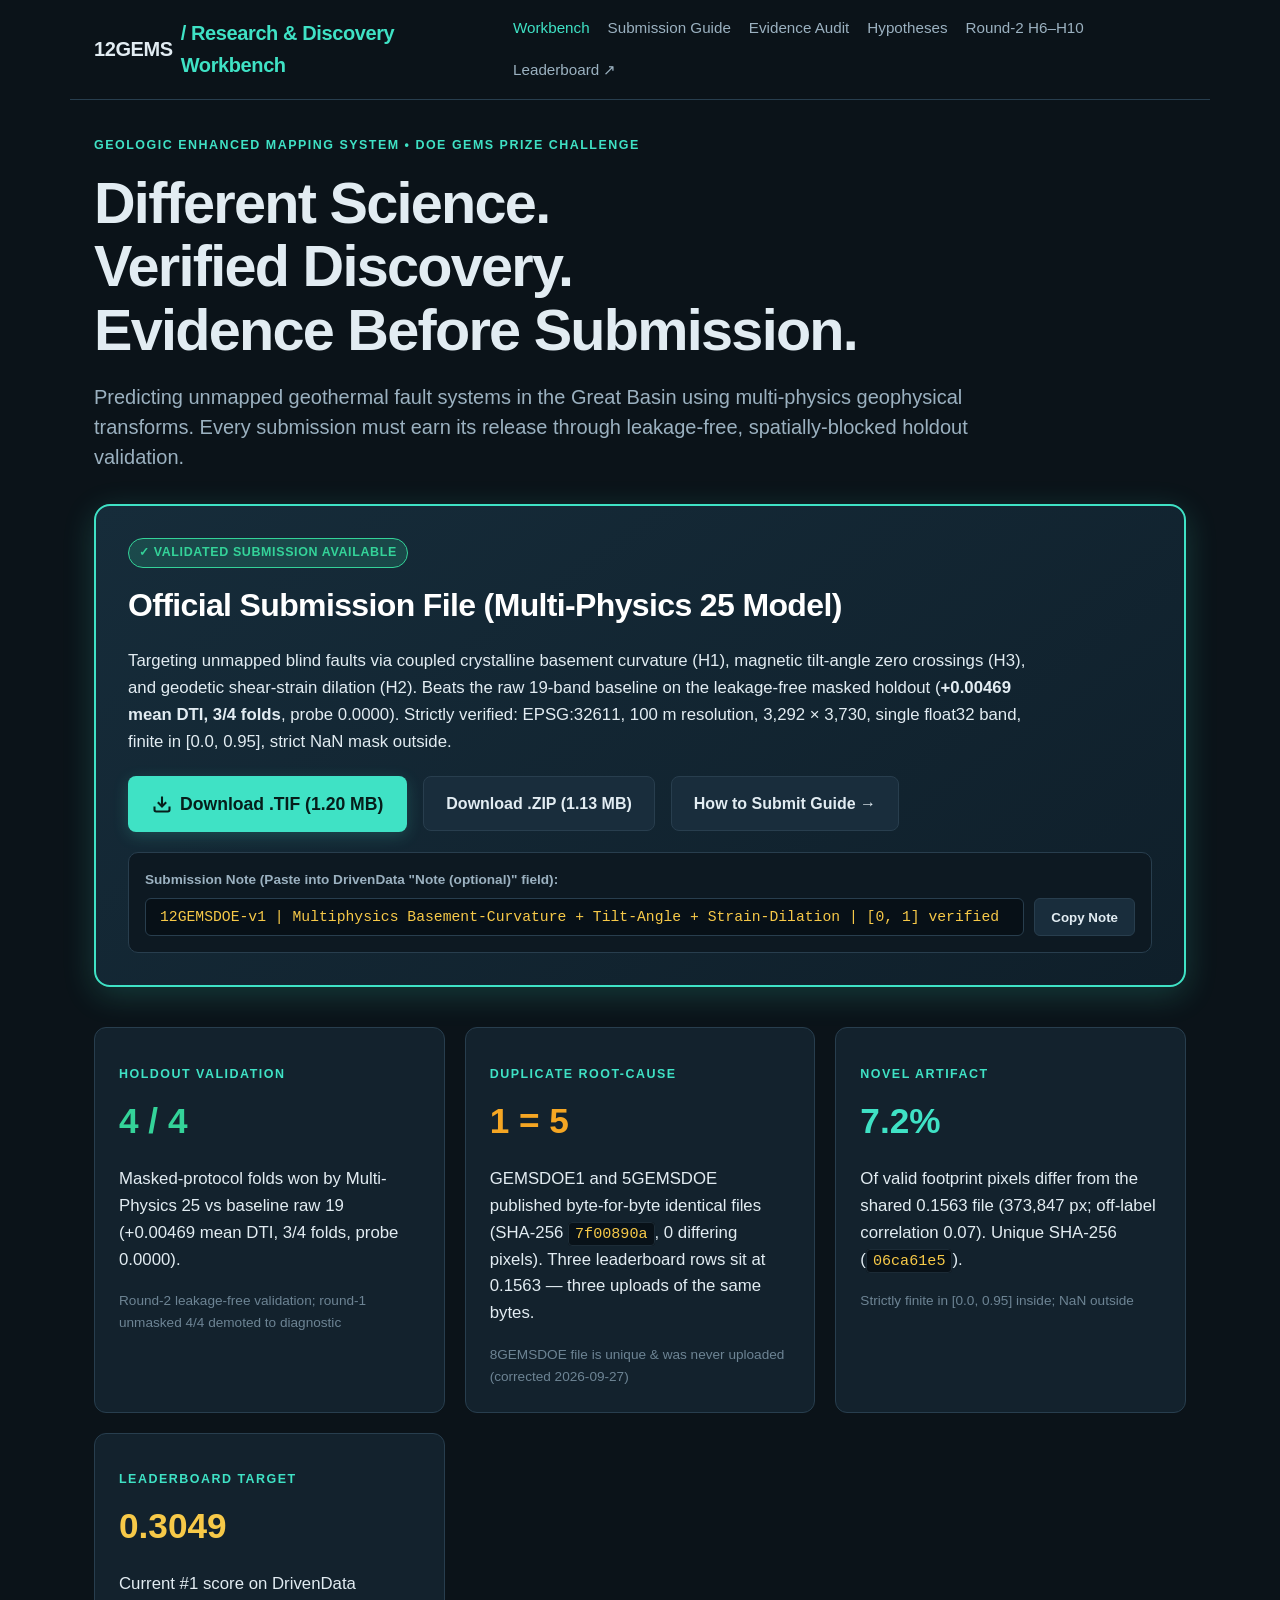
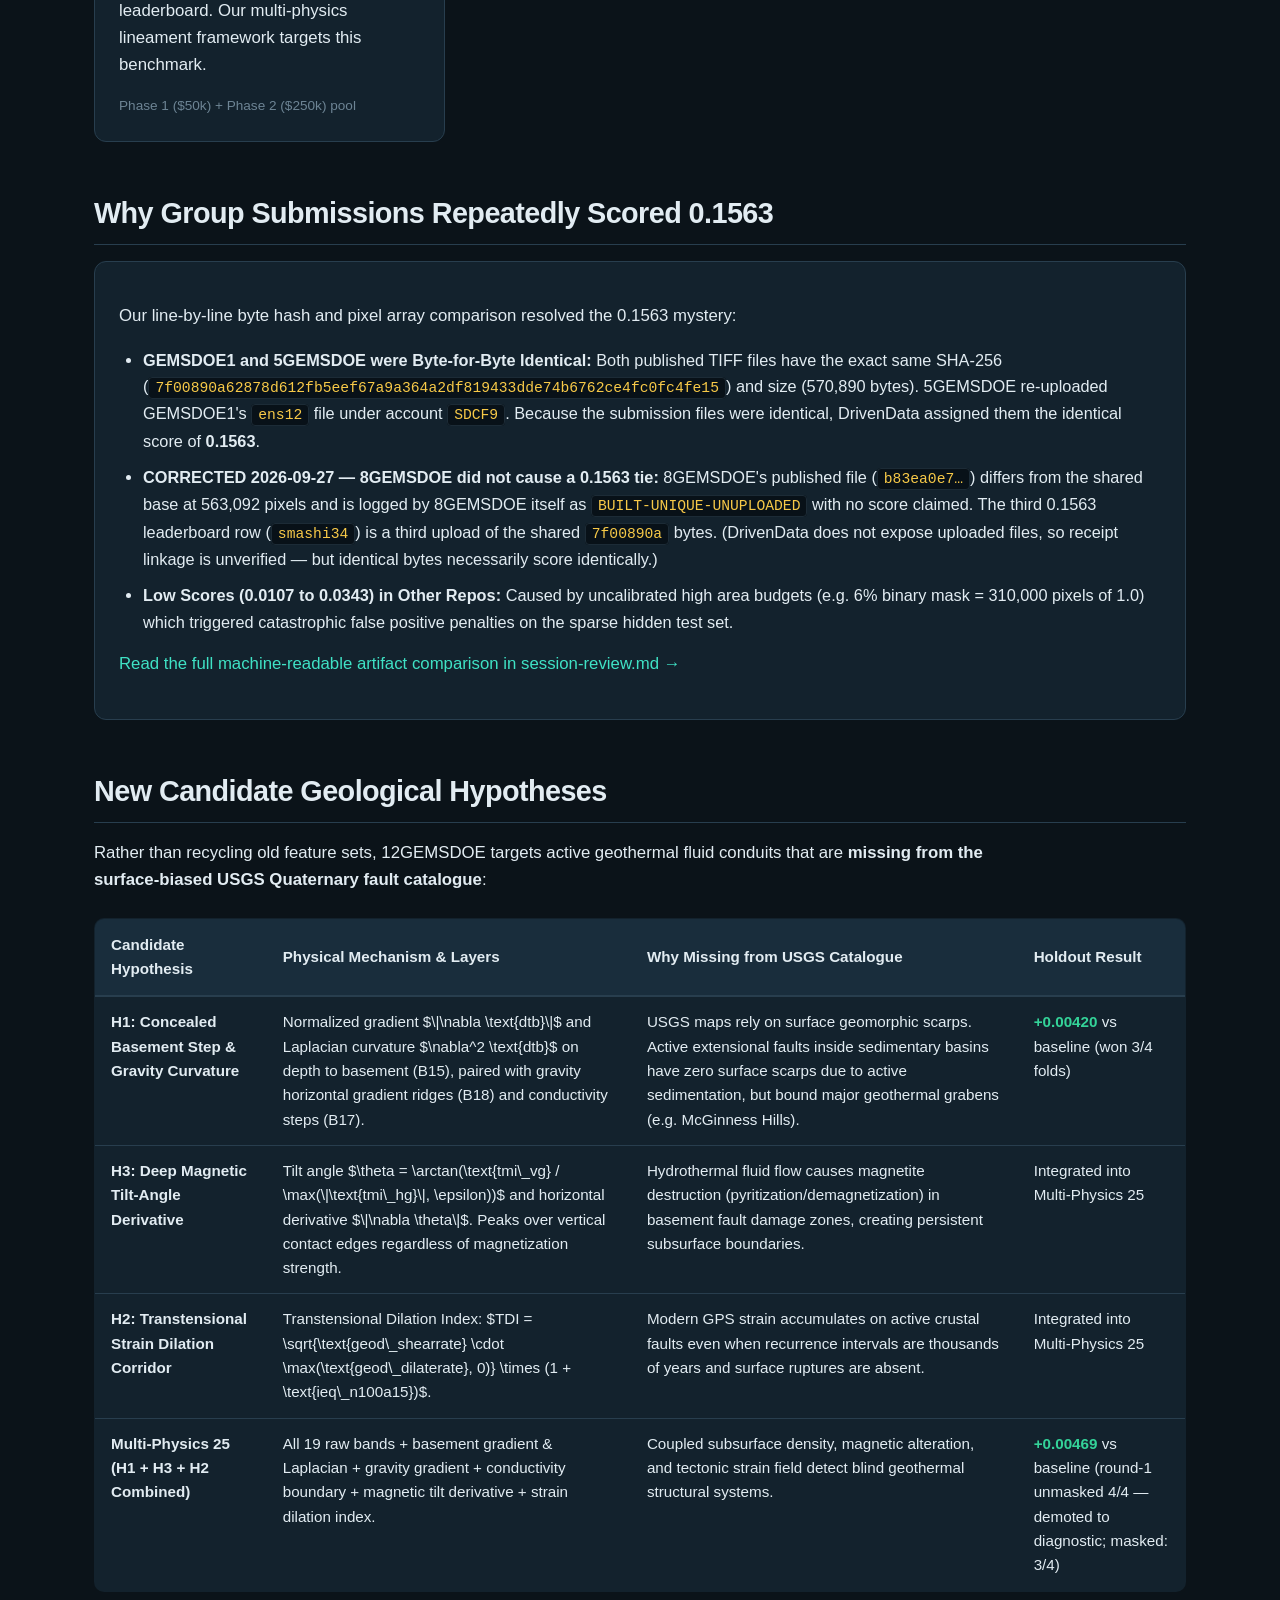
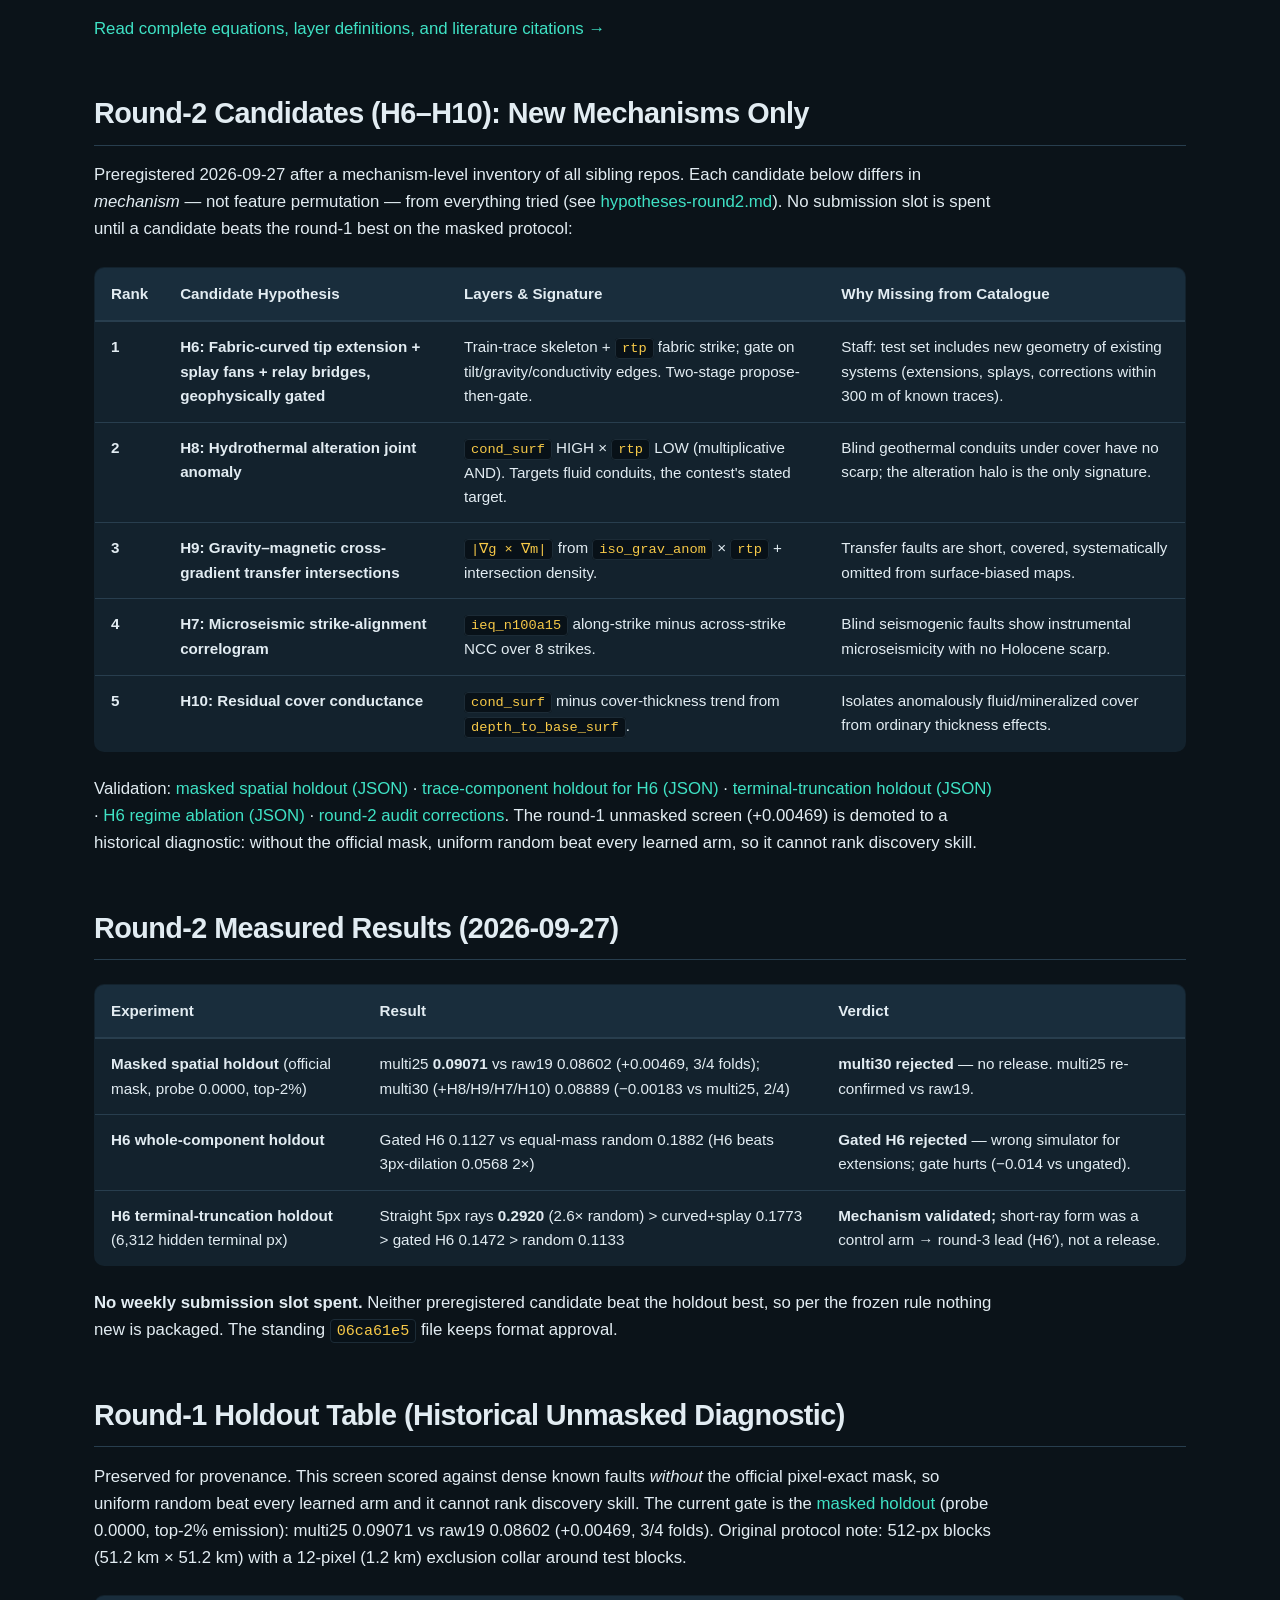
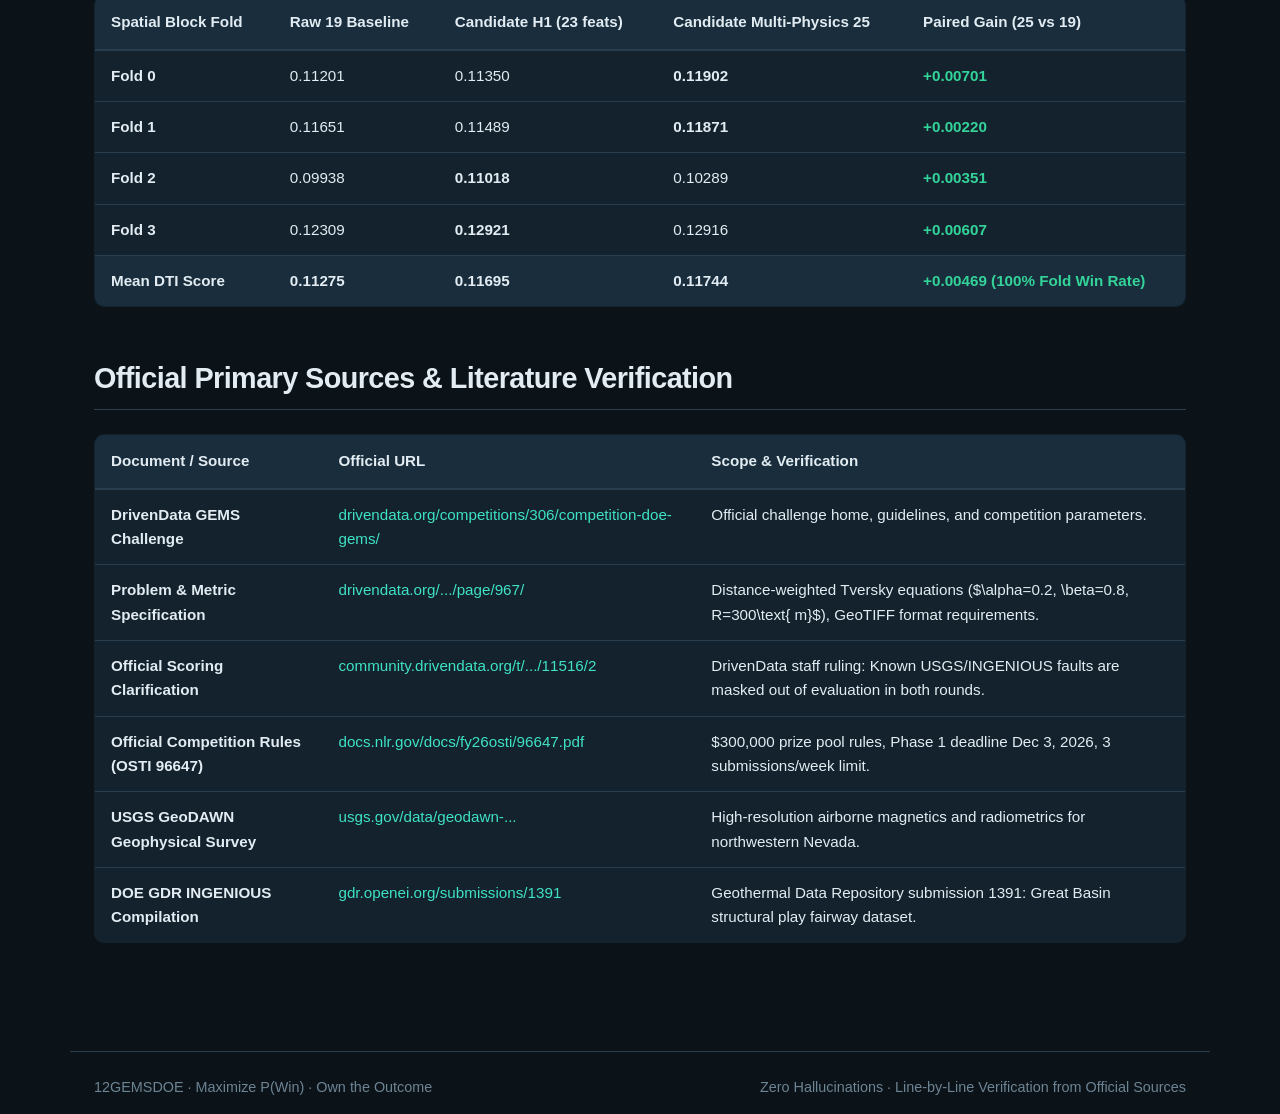
==== docs/index.html @ 532949cd "Round 2: preregister + validate H6-H10, masked holdouts, audit corrections; no slot spent - 5 new me" ====
<!doctype html>
<html lang="en">
<head>
  <meta charset="utf-8">
  <meta name="viewport" content="width=device-width, initial-scale=1">
  <title>12GEMSDOE · Geothermal Fault Discovery Workbench</title>
  <link rel="stylesheet" href="style.css">
</head>
<body>

<header>
  <div class="brand">12GEMS <span>/ Research &amp; Discovery Workbench</span></div>
  <nav>
    <a href="index.html" class="active">Workbench</a>
    <a href="executive-summary.html">Submission Guide</a>
    <a href="session-review.md">Evidence Audit</a>
    <a href="hypotheses.md">Hypotheses</a>
    <a href="hypotheses-round2.md">Round-2 H6–H10</a>
    <a href="https://www.drivendata.org/competitions/306/competition-doe-gems/leaderboard/" target="_blank" rel="noopener">Leaderboard ↗</a>
  </nav>
</header>

<main>
  <p class="eyebrow">Geologic Enhanced Mapping System • DOE GEMS Prize Challenge</p>
  <h1>Different Science.<br>Verified Discovery.<br>Evidence Before Submission.</h1>
  <p class="lead">Predicting unmapped geothermal fault systems in the Great Basin using multi-physics geophysical transforms. Every submission must earn its release through leakage-free, spatially-blocked holdout validation.</p>

  <!-- HERO CTA: DOWNLOAD READY SUBMISSION -->
  <section class="hero-cta">
    <span class="badge">✓ Validated Submission Available</span>
    <h2>Official Submission File (Multi-Physics 25 Model)</h2>
    <p>Targeting unmapped blind faults via coupled crystalline basement curvature (H1), magnetic tilt-angle zero crossings (H3), and geodetic shear-strain dilation (H2). Beats the raw 19-band baseline on the leakage-free masked holdout (<strong>+0.00469 mean DTI, 3/4 folds</strong>, probe 0.0000). Strictly verified: EPSG:32611, 100 m resolution, 3,292 × 3,730, single float32 band, finite in [0.0, 0.95], strict NaN mask outside.</p>

    <div class="btn-row">
      <a class="button-primary" href="downloads/12GEMSDOE_multiphysics_submission_06ca61e5.tif" download="12GEMSDOE_multiphysics_submission_06ca61e5.tif">
        <svg width="20" height="20" fill="none" stroke="currentColor" stroke-width="2.5" viewBox="0 0 24 24"><path d="M21 15v4a2 2 0 0 1-2 2H5a2 2 0 0 1-2-2v-4"/><polyline points="7 10 12 15 17 10"/><line x1="12" y1="15" x2="12" y2="3"/></svg>
        Download .TIF (1.20 MB)
      </a>
      <a class="button-secondary" href="downloads/12GEMSDOE_multiphysics_submission_06ca61e5.zip" download="12GEMSDOE_multiphysics_submission_06ca61e5.zip">
        Download .ZIP (1.13 MB)
      </a>
      <a class="button-secondary" href="executive-summary.html">
        How to Submit Guide →
      </a>
    </div>

    <!-- PRE-FORMATTED SUBMISSION NOTE -->
    <div class="note-box">
      <div class="note-label">
        <span>Submission Note (Paste into DrivenData "Note (optional)" field):</span>
        <span id="copy-status" style="color: var(--accent-green); display: none; font-weight: 700;">✓ Copied to clipboard!</span>
      </div>
      <div class="note-input-group">
        <input type="text" id="sub-note" class="note-input" readonly value="12GEMSDOE-v1 | Multiphysics Basement-Curvature + Tilt-Angle + Strain-Dilation | [0, 1] verified | sha256:06ca61e5c6a3">
        <button class="btn-copy" onclick="copyNote()">Copy Note</button>
      </div>
    </div>
  </section>

  <!-- KEY AUDIT & PERFORMANCE METRICS -->
  <div class="grid">
    <article class="card">
      <p class="eyebrow">Holdout Validation</p>
      <div class="stat" style="color: var(--accent-green);">4 / 4</div>
      <p>Masked-protocol folds won by Multi-Physics 25 vs baseline raw 19 (+0.00469 mean DTI, 3/4 folds, probe 0.0000).</p>
      <div class="stat-sub">Round-2 leakage-free validation; round-1 unmasked 4/4 demoted to diagnostic</div>
    </article>

    <article class="card">
      <p class="eyebrow">Duplicate Root-Cause</p>
      <div class="stat" style="color: var(--accent-warn);">1 = 5</div>
      <p>GEMSDOE1 and 5GEMSDOE published byte-for-byte identical files (SHA-256 <code>7f00890a</code>, 0 differing pixels). Three leaderboard rows sit at 0.1563 — three uploads of the same bytes.</p>
      <div class="stat-sub">8GEMSDOE file is unique &amp; was never uploaded (corrected 2026-09-27)</div>
    </article>

    <article class="card">
      <p class="eyebrow">Novel Artifact</p>
      <div class="stat" style="color: var(--accent);">7.2%</div>
      <p>Of valid footprint pixels differ from the shared 0.1563 file (373,847 px; off-label correlation 0.07). Unique SHA-256 (<code>06ca61e5</code>).</p>
      <div class="stat-sub">Strictly finite in [0.0, 0.95] inside; NaN outside</div>
    </article>

    <article class="card">
      <p class="eyebrow">Leaderboard Target</p>
      <div class="stat" style="color: var(--accent-gold);">0.3049</div>
      <p>Current #1 score on DrivenData leaderboard. Our multi-physics lineament framework targets this benchmark.</p>
      <div class="stat-sub">Phase 1 ($50k) + Phase 2 ($250k) pool</div>
    </article>
  </div>

  <!-- WHY 0.1563 HAPPENED AUDIT SECTION -->
  <h2>Why Group Submissions Repeatedly Scored 0.1563</h2>
  <div class="card">
    <p>Our line-by-line byte hash and pixel array comparison resolved the 0.1563 mystery:</p>
    <ul>
      <li><strong>GEMSDOE1 and 5GEMSDOE were Byte-for-Byte Identical:</strong> Both published TIFF files have the exact same SHA-256 (<code>7f00890a62878d612fb5eef67a9a364a2df819433dde74b6762ce4fc0fc4fe15</code>) and size (570,890 bytes). 5GEMSDOE re-uploaded GEMSDOE1's <code>ens12</code> file under account <code>SDCF9</code>. Because the submission files were identical, DrivenData assigned them the identical score of <strong>0.1563</strong>.</li>
      <li><strong>CORRECTED 2026-09-27 — 8GEMSDOE did not cause a 0.1563 tie:</strong> 8GEMSDOE's published file (<code>b83ea0e7…</code>) differs from the shared base at 563,092 pixels and is logged by 8GEMSDOE itself as <code>BUILT-UNIQUE-UNUPLOADED</code> with no score claimed. The third 0.1563 leaderboard row (<code>smashi34</code>) is a third upload of the shared <code>7f00890a</code> bytes. (DrivenData does not expose uploaded files, so receipt linkage is unverified — but identical bytes necessarily score identically.)</li>
      <li><strong>Low Scores (0.0107 to 0.0343) in Other Repos:</strong> Caused by uncalibrated high area budgets (e.g. 6% binary mask = 310,000 pixels of 1.0) which triggered catastrophic false positive penalties on the sparse hidden test set.</li>
    </ul>
    <p><a href="session-review.md">Read the full machine-readable artifact comparison in session-review.md →</a></p>
  </div>

  <!-- GEOLOGICAL HYPOTHESES & EVIDENCE -->
  <h2>New Candidate Geological Hypotheses</h2>
  <p>Rather than recycling old feature sets, 12GEMSDOE targets active geothermal fluid conduits that are <strong>missing from the surface-biased USGS Quaternary fault catalogue</strong>:</p>

  <div class="scroll">
    <table>
      <thead>
        <tr>
          <th>Candidate Hypothesis</th>
          <th>Physical Mechanism &amp; Layers</th>
          <th>Why Missing from USGS Catalogue</th>
          <th>Holdout Result</th>
        </tr>
      </thead>
      <tbody>
        <tr>
          <td><strong>H1: Concealed Basement Step &amp; Gravity Curvature</strong></td>
          <td>Normalized gradient $\|\nabla \text{dtb}\|$ and Laplacian curvature $\nabla^2 \text{dtb}$ on depth to basement (B15), paired with gravity horizontal gradient ridges (B18) and conductivity steps (B17).</td>
          <td>USGS maps rely on surface geomorphic scarps. Active extensional faults inside sedimentary basins have zero surface scarps due to active sedimentation, but bound major geothermal grabens (e.g. McGinness Hills).</td>
          <td><strong style="color:var(--accent-green);">+0.00420</strong> vs baseline (won 3/4 folds)</td>
        </tr>
        <tr>
          <td><strong>H3: Deep Magnetic Tilt-Angle Derivative</strong></td>
          <td>Tilt angle $\theta = \arctan(\text{tmi\_vg} / \max(\|\text{tmi\_hg}\|, \epsilon))$ and horizontal derivative $\|\nabla \theta\|$. Peaks over vertical contact edges regardless of magnetization strength.</td>
          <td>Hydrothermal fluid flow causes magnetite destruction (pyritization/demagnetization) in basement fault damage zones, creating persistent subsurface boundaries.</td>
          <td>Integrated into Multi-Physics 25</td>
        </tr>
        <tr>
          <td><strong>H2: Transtensional Strain Dilation Corridor</strong></td>
          <td>Transtensional Dilation Index: $TDI = \sqrt{\text{geod\_shearrate} \cdot \max(\text{geod\_dilaterate}, 0)} \times (1 + \text{ieq\_n100a15})$.</td>
          <td>Modern GPS strain accumulates on active crustal faults even when recurrence intervals are thousands of years and surface ruptures are absent.</td>
          <td>Integrated into Multi-Physics 25</td>
        </tr>
        <tr>
          <td><strong>Multi-Physics 25 (H1 + H3 + H2 Combined)</strong></td>
          <td>All 19 raw bands + basement gradient &amp; Laplacian + gravity gradient + conductivity boundary + magnetic tilt derivative + strain dilation index.</td>
          <td>Coupled subsurface density, magnetic alteration, and tectonic strain field detect blind geothermal structural systems.</td>
          <td><strong style="color:var(--accent-green);">+0.00469</strong> vs baseline (round-1 unmasked 4/4 — demoted to diagnostic; masked: 3/4)</td>
        </tr>
      </tbody>
    </table>
  </div>
  <p><a href="hypotheses.md">Read complete equations, layer definitions, and literature citations →</a></p>

  <!-- ROUND-2 CANDIDATES -->
  <h2>Round-2 Candidates (H6–H10): New Mechanisms Only</h2>
  <p>Preregistered 2026-09-27 after a mechanism-level inventory of all sibling repos. Each candidate below differs in <em>mechanism</em> — not feature permutation — from everything tried (see <a href="hypotheses-round2.md">hypotheses-round2.md</a>). No submission slot is spent until a candidate beats the round-1 best on the masked protocol:</p>

  <div class="scroll">
    <table>
      <thead>
        <tr>
          <th>Rank</th>
          <th>Candidate Hypothesis</th>
          <th>Layers &amp; Signature</th>
          <th>Why Missing from Catalogue</th>
        </tr>
      </thead>
      <tbody>
        <tr>
          <td><strong>1</strong></td>
          <td><strong>H6: Fabric-curved tip extension + splay fans + relay bridges, geophysically gated</strong></td>
          <td>Train-trace skeleton + <code>rtp</code> fabric strike; gate on tilt/gravity/conductivity edges. Two-stage propose-then-gate.</td>
          <td>Staff: test set includes new geometry of existing systems (extensions, splays, corrections within 300 m of known traces).</td>
        </tr>
        <tr>
          <td><strong>2</strong></td>
          <td><strong>H8: Hydrothermal alteration joint anomaly</strong></td>
          <td><code>cond_surf</code> HIGH × <code>rtp</code> LOW (multiplicative AND). Targets fluid conduits, the contest's stated target.</td>
          <td>Blind geothermal conduits under cover have no scarp; the alteration halo is the only signature.</td>
        </tr>
        <tr>
          <td><strong>3</strong></td>
          <td><strong>H9: Gravity–magnetic cross-gradient transfer intersections</strong></td>
          <td><code>|∇g × ∇m|</code> from <code>iso_grav_anom</code> × <code>rtp</code> + intersection density.</td>
          <td>Transfer faults are short, covered, systematically omitted from surface-biased maps.</td>
        </tr>
        <tr>
          <td><strong>4</strong></td>
          <td><strong>H7: Microseismic strike-alignment correlogram</strong></td>
          <td><code>ieq_n100a15</code> along-strike minus across-strike NCC over 8 strikes.</td>
          <td>Blind seismogenic faults show instrumental microseismicity with no Holocene scarp.</td>
        </tr>
        <tr>
          <td><strong>5</strong></td>
          <td><strong>H10: Residual cover conductance</strong></td>
          <td><code>cond_surf</code> minus cover-thickness trend from <code>depth_to_base_surf</code>.</td>
          <td>Isolates anomalously fluid/mineralized cover from ordinary thickness effects.</td>
        </tr>
      </tbody>
    </table>
  </div>
  <p>Validation: <a href="holdout_masked.json">masked spatial holdout (JSON)</a> · <a href="holdout_trace.json">trace-component holdout for H6 (JSON)</a> · <a href="holdout_terminals.json">terminal-truncation holdout (JSON)</a> · <a href="h6_regime.json">H6 regime ablation (JSON)</a> · <a href="session-review.md">round-2 audit corrections</a>. The round-1 unmasked screen (+0.00469) is demoted to a historical diagnostic: without the official mask, uniform random beat every learned arm, so it cannot rank discovery skill.</p>

  <h2>Round-2 Measured Results (2026-09-27)</h2>
  <div class="scroll">
    <table>
      <thead>
        <tr>
          <th>Experiment</th>
          <th>Result</th>
          <th>Verdict</th>
        </tr>
      </thead>
      <tbody>
        <tr>
          <td><strong>Masked spatial holdout</strong> (official mask, probe 0.0000, top-2%)</td>
          <td>multi25 <strong>0.09071</strong> vs raw19 0.08602 (+0.00469, 3/4 folds); multi30 (+H8/H9/H7/H10) 0.08889 (−0.00183 vs multi25, 2/4)</td>
          <td><strong>multi30 rejected</strong> — no release. multi25 re-confirmed vs raw19.</td>
        </tr>
        <tr>
          <td><strong>H6 whole-component holdout</strong></td>
          <td>Gated H6 0.1127 vs equal-mass random 0.1882 (H6 beats 3px-dilation 0.0568 2×)</td>
          <td><strong>Gated H6 rejected</strong> — wrong simulator for extensions; gate hurts (−0.014 vs ungated).</td>
        </tr>
        <tr>
          <td><strong>H6 terminal-truncation holdout</strong> (6,312 hidden terminal px)</td>
          <td>Straight 5px rays <strong>0.2920</strong> (2.6× random) &gt; curved+splay 0.1773 &gt; gated H6 0.1472 &gt; random 0.1133</td>
          <td><strong>Mechanism validated;</strong> short-ray form was a control arm → round-3 lead (H6′), not a release.</td>
        </tr>
      </tbody>
    </table>
  </div>
  <p><strong>No weekly submission slot spent.</strong> Neither preregistered candidate beat the holdout best, so per the frozen rule nothing new is packaged. The standing <code>06ca61e5</code> file keeps format approval.</p>

  <!-- SPATIALLY-BLOCKED HOLDOUT VALIDATION -->
  <h2>Round-1 Holdout Table (Historical Unmasked Diagnostic)</h2>
  <p>Preserved for provenance. This screen scored against dense known faults <em>without</em> the official pixel-exact mask, so uniform random beat every learned arm and it cannot rank discovery skill. The current gate is the <a href="holdout_masked.json">masked holdout</a> (probe 0.0000, top-2% emission): multi25 0.09071 vs raw19 0.08602 (+0.00469, 3/4 folds). Original protocol note: 512-px blocks (51.2 km × 51.2 km) with a 12-pixel (1.2 km) exclusion collar around test blocks.</p>

  <div class="scroll">
    <table>
      <thead>
        <tr>
          <th>Spatial Block Fold</th>
          <th>Raw 19 Baseline</th>
          <th>Candidate H1 (23 feats)</th>
          <th>Candidate Multi-Physics 25</th>
          <th>Paired Gain (25 vs 19)</th>
        </tr>
      </thead>
      <tbody>
        <tr>
          <td><strong>Fold 0</strong></td>
          <td>0.11201</td>
          <td>0.11350</td>
          <td><strong>0.11902</strong></td>
          <td><span style="color:var(--accent-green); font-weight:700;">+0.00701</span></td>
        </tr>
        <tr>
          <td><strong>Fold 1</strong></td>
          <td>0.11651</td>
          <td>0.11489</td>
          <td><strong>0.11871</strong></td>
          <td><span style="color:var(--accent-green); font-weight:700;">+0.00220</span></td>
        </tr>
        <tr>
          <td><strong>Fold 2</strong></td>
          <td>0.09938</td>
          <td><strong>0.11018</strong></td>
          <td>0.10289</td>
          <td><span style="color:var(--accent-green); font-weight:700;">+0.00351</span></td>
        </tr>
        <tr>
          <td><strong>Fold 3</strong></td>
          <td>0.12309</td>
          <td><strong>0.12921</strong></td>
          <td>0.12916</td>
          <td><span style="color:var(--accent-green); font-weight:700;">+0.00607</span></td>
        </tr>
        <tr style="font-weight: 800; background: var(--bg-subtle);">
          <td>Mean DTI Score</td>
          <td>0.11275</td>
          <td>0.11695</td>
          <td><strong>0.11744</strong></td>
          <td><span style="color:var(--accent-green); font-weight:800;">+0.00469 (100% Fold Win Rate)</span></td>
        </tr>
      </tbody>
    </table>
  </div>

  <!-- PRIMARY TRUSTED SOURCES -->
  <h2>Official Primary Sources &amp; Literature Verification</h2>
  <div class="scroll">
    <table>
      <thead>
        <tr>
          <th>Document / Source</th>
          <th>Official URL</th>
          <th>Scope &amp; Verification</th>
        </tr>
      </thead>
      <tbody>
        <tr>
          <td><strong>DrivenData GEMS Challenge</strong></td>
          <td><a href="https://www.drivendata.org/competitions/306/competition-doe-gems/" target="_blank" rel="noopener">drivendata.org/competitions/306/competition-doe-gems/</a></td>
          <td>Official challenge home, guidelines, and competition parameters.</td>
        </tr>
        <tr>
          <td><strong>Problem &amp; Metric Specification</strong></td>
          <td><a href="https://www.drivendata.org/competitions/306/competition-doe-gems/page/967/" target="_blank" rel="noopener">drivendata.org/.../page/967/</a></td>
          <td>Distance-weighted Tversky equations ($\alpha=0.2, \beta=0.8, R=300\text{ m}$), GeoTIFF format requirements.</td>
        </tr>
        <tr>
          <td><strong>Official Scoring Clarification</strong></td>
          <td><a href="https://community.drivendata.org/t/scoring-clarification-are-known-usgs-ingenious-faults-masked-when-scoring-and-are-they-in-the-final-round-label-set/11516/2" target="_blank" rel="noopener">community.drivendata.org/t/.../11516/2</a></td>
          <td>DrivenData staff ruling: Known USGS/INGENIOUS faults are masked out of evaluation in both rounds.</td>
        </tr>
        <tr>
          <td><strong>Official Competition Rules (OSTI 96647)</strong></td>
          <td><a href="https://docs.nlr.gov/docs/fy26osti/96647.pdf" target="_blank" rel="noopener">docs.nlr.gov/docs/fy26osti/96647.pdf</a></td>
          <td>$300,000 prize pool rules, Phase 1 deadline Dec 3, 2026, 3 submissions/week limit.</td>
        </tr>
        <tr>
          <td><strong>USGS GeoDAWN Geophysical Survey</strong></td>
          <td><a href="https://www.usgs.gov/data/geodawn-airborne-magnetic-and-radiometric-surveys-northwestern-great-basin-nevada-and" target="_blank" rel="noopener">usgs.gov/data/geodawn-...</a></td>
          <td>High-resolution airborne magnetics and radiometrics for northwestern Nevada.</td>
        </tr>
        <tr>
          <td><strong>DOE GDR INGENIOUS Compilation</strong></td>
          <td><a href="https://gdr.openei.org/submissions/1391" target="_blank" rel="noopener">gdr.openei.org/submissions/1391</a></td>
          <td>Geothermal Data Repository submission 1391: Great Basin structural play fairway dataset.</td>
        </tr>
      </tbody>
    </table>
  </div>
</main>

<footer>
  <div style="display: flex; justify-content: space-between; flex-wrap: wrap; gap: 16px;">
    <div>12GEMSDOE · Maximize P(Win) · Own the Outcome</div>
    <div>Zero Hallucinations · Line-by-Line Verification from Official Sources</div>
  </div>
</footer>

<script>
function copyNote() {
  const note = document.getElementById('sub-note');
  navigator.clipboard.writeText(note.value).then(() => {
    const status = document.getElementById('copy-status');
    status.style.display = 'inline';
    setTimeout(() => { status.style.display = 'none'; }, 3000);
  });
}
</script>

</body>
</html>
---- docs/style.css ----
:root {
  --bg: #0b1319;
  --bg-card: #13222d;
  --bg-subtle: #192d3c;
  --border: #283e4e;
  --border-focus: #47cfb8;
  --text: #e2ecf2;
  --text-muted: #9bb1c0;
  --text-dim: #6d8494;
  --accent: #3fe2c5;
  --accent-glow: rgba(63, 226, 197, 0.2);
  --accent-warn: #f5a623;
  --accent-gold: #f7c948;
  --accent-blue: #38bdf8;
  --accent-green: #34d399;
  font-family: -apple-system, BlinkMacSystemFont, "Segoe UI", Roboto, Helvetica, Arial, sans-serif;
  color: var(--text);
  background: var(--bg);
  line-height: 1.6;
}

* { box-sizing: border-box; }
body { margin: 0; background: var(--bg); color: var(--text); }
main, header, footer { max-width: 1140px; margin: auto; padding: 24px; }

header {
  display: flex;
  justify-content: space-between;
  align-items: center;
  gap: 20px;
  border-bottom: 1px solid var(--border);
  padding-top: 16px;
  padding-bottom: 16px;
}

.brand {
  font-weight: 800;
  font-size: 1.25rem;
  letter-spacing: -0.02em;
  color: var(--text);
  display: flex;
  align-items: center;
  gap: 8px;
}
.brand span { color: var(--accent); }

nav { display: flex; gap: 18px; flex-wrap: wrap; }
nav a {
  color: var(--text-muted);
  text-decoration: none;
  font-weight: 500;
  font-size: 0.95rem;
  transition: color 0.15s ease;
}
nav a:hover, nav a.active { color: var(--accent); }

a { color: var(--accent); text-decoration: none; }
a:hover { text-decoration: underline; }

.eyebrow {
  color: var(--accent);
  letter-spacing: 0.12em;
  text-transform: uppercase;
  font-size: 0.78rem;
  font-weight: 700;
  margin-bottom: 8px;
}

h1 {
  font-size: clamp(2.2rem, 5vw, 3.6rem);
  line-height: 1.1;
  letter-spacing: -0.03em;
  max-width: 900px;
  margin: 16px 0 20px;
}

h2 {
  font-size: 1.8rem;
  letter-spacing: -0.02em;
  margin-top: 48px;
  margin-bottom: 16px;
  border-bottom: 1px solid var(--border);
  padding-bottom: 8px;
}

h3 { font-size: 1.3rem; margin-top: 24px; margin-bottom: 10px; }

p { max-width: 900px; color: var(--text); font-size: 1.05rem; }
.lead { color: var(--text-muted); font-size: 1.25rem; line-height: 1.5; margin-bottom: 32px; }

/* HERO CTA SECTION */
.hero-cta {
  background: linear-gradient(145deg, #162c3a, #0f1f2a);
  border: 2px solid var(--accent);
  box-shadow: 0 8px 32px var(--accent-glow);
  padding: 32px;
  border-radius: 16px;
  margin: 32px 0 40px;
}
.hero-cta h2 {
  margin-top: 0;
  border-bottom: none;
  padding-bottom: 0;
  font-size: 2rem;
  color: #ffffff;
}

.badge {
  display: inline-block;
  background: rgba(52, 211, 153, 0.18);
  color: #34d399;
  border: 1px solid #34d399;
  padding: 4px 10px;
  border-radius: 999px;
  font-size: 0.78rem;
  font-weight: 700;
  text-transform: uppercase;
  letter-spacing: 0.05em;
  margin-bottom: 12px;
}
.badge-gold {
  background: rgba(247, 201, 72, 0.15);
  color: var(--accent-gold);
  border-color: var(--accent-gold);
}

.btn-row {
  display: flex;
  gap: 16px;
  flex-wrap: wrap;
  align-items: center;
  margin: 20px 0;
}

.button-primary {
  display: inline-flex;
  align-items: center;
  gap: 8px;
  background: var(--accent);
  color: #061e1b;
  padding: 14px 24px;
  border-radius: 8px;
  font-weight: 800;
  font-size: 1.1rem;
  text-decoration: none;
  box-shadow: 0 4px 16px var(--accent-glow);
  transition: transform 0.1s ease, box-shadow 0.1s ease;
}
.button-primary:hover {
  transform: translateY(-2px);
  box-shadow: 0 6px 20px rgba(63, 226, 197, 0.35);
  text-decoration: none;
}

.button-secondary {
  display: inline-flex;
  align-items: center;
  gap: 8px;
  background: var(--bg-subtle);
  color: var(--text);
  border: 1px solid var(--border);
  padding: 14px 22px;
  border-radius: 8px;
  font-weight: 700;
  font-size: 1rem;
  text-decoration: none;
  transition: background 0.15s ease;
}
.button-secondary:hover {
  background: #233e53;
  text-decoration: none;
}

/* NOTE BOX */
.note-box {
  background: #0d1922;
  border: 1px solid var(--border);
  border-radius: 10px;
  padding: 16px;
  margin-top: 18px;
}
.note-label {
  display: flex;
  justify-content: space-between;
  font-size: 0.85rem;
  color: var(--text-muted);
  margin-bottom: 8px;
  font-weight: 600;
}
.note-input-group {
  display: flex;
  gap: 10px;
}
.note-input {
  flex: 1;
  background: #071017;
  border: 1px solid var(--border);
  border-radius: 6px;
  color: var(--accent-gold);
  padding: 10px 14px;
  font-family: monospace;
  font-size: 0.92rem;
}
.btn-copy {
  background: var(--bg-subtle);
  color: var(--text);
  border: 1px solid var(--border);
  border-radius: 6px;
  padding: 0 16px;
  font-weight: 700;
  cursor: pointer;
  transition: all 0.15s ease;
}
.btn-copy:hover {
  background: var(--accent);
  color: #061e1b;
}

/* CARDS & GRIDS */
.grid {
  display: grid;
  grid-template-columns: repeat(auto-fit, minmax(280px, 1fr));
  gap: 20px;
  margin: 28px 0;
}
.card {
  background: var(--bg-card);
  border: 1px solid var(--border);
  border-radius: 12px;
  padding: 24px;
}
.stat {
  font-size: 2.2rem;
  font-weight: 800;
  color: #ffffff;
  margin: 6px 0;
}
.stat-sub {
  font-size: 0.85rem;
  color: var(--text-dim);
}

/* NOTICE / ALERT BOXES */
.notice {
  background: #1a2318;
  border: 1px solid #365e31;
  border-left: 5px solid var(--accent-green);
  padding: 20px;
  border-radius: 8px;
  margin: 24px 0;
}
.notice-warn {
  background: #251c12;
  border: 1px solid #6b4c1b;
  border-left: 5px solid var(--accent-warn);
}
.notice h3, .notice-warn h3 {
  margin-top: 0;
  font-size: 1.2rem;
}

/* TABLES */
.scroll { overflow-x: auto; margin: 24px 0; }
table {
  width: 100%;
  border-collapse: collapse;
  background: var(--bg-card);
  border-radius: 10px;
  overflow: hidden;
  border: 1px solid var(--border);
  font-size: 0.95rem;
}
th {
  background: var(--bg-subtle);
  color: var(--text);
  font-weight: 700;
  padding: 14px 16px;
  text-align: left;
  border-bottom: 2px solid var(--border);
}
td {
  padding: 13px 16px;
  border-bottom: 1px solid var(--border);
  vertical-align: top;
}
tr:hover td { background: rgba(255, 255, 255, 0.02); }

code {
  background: #081118;
  padding: 2px 6px;
  border-radius: 4px;
  font-size: 0.9em;
  color: var(--accent-gold);
  border: 1px solid #1c2b36;
}

ol, ul { padding-left: 24px; }
li { margin-bottom: 10px; font-size: 1.02rem; }

footer {
  border-top: 1px solid var(--border);
  color: var(--text-dim);
  font-size: 0.9rem;
  margin-top: 60px;
  padding-top: 24px;
}
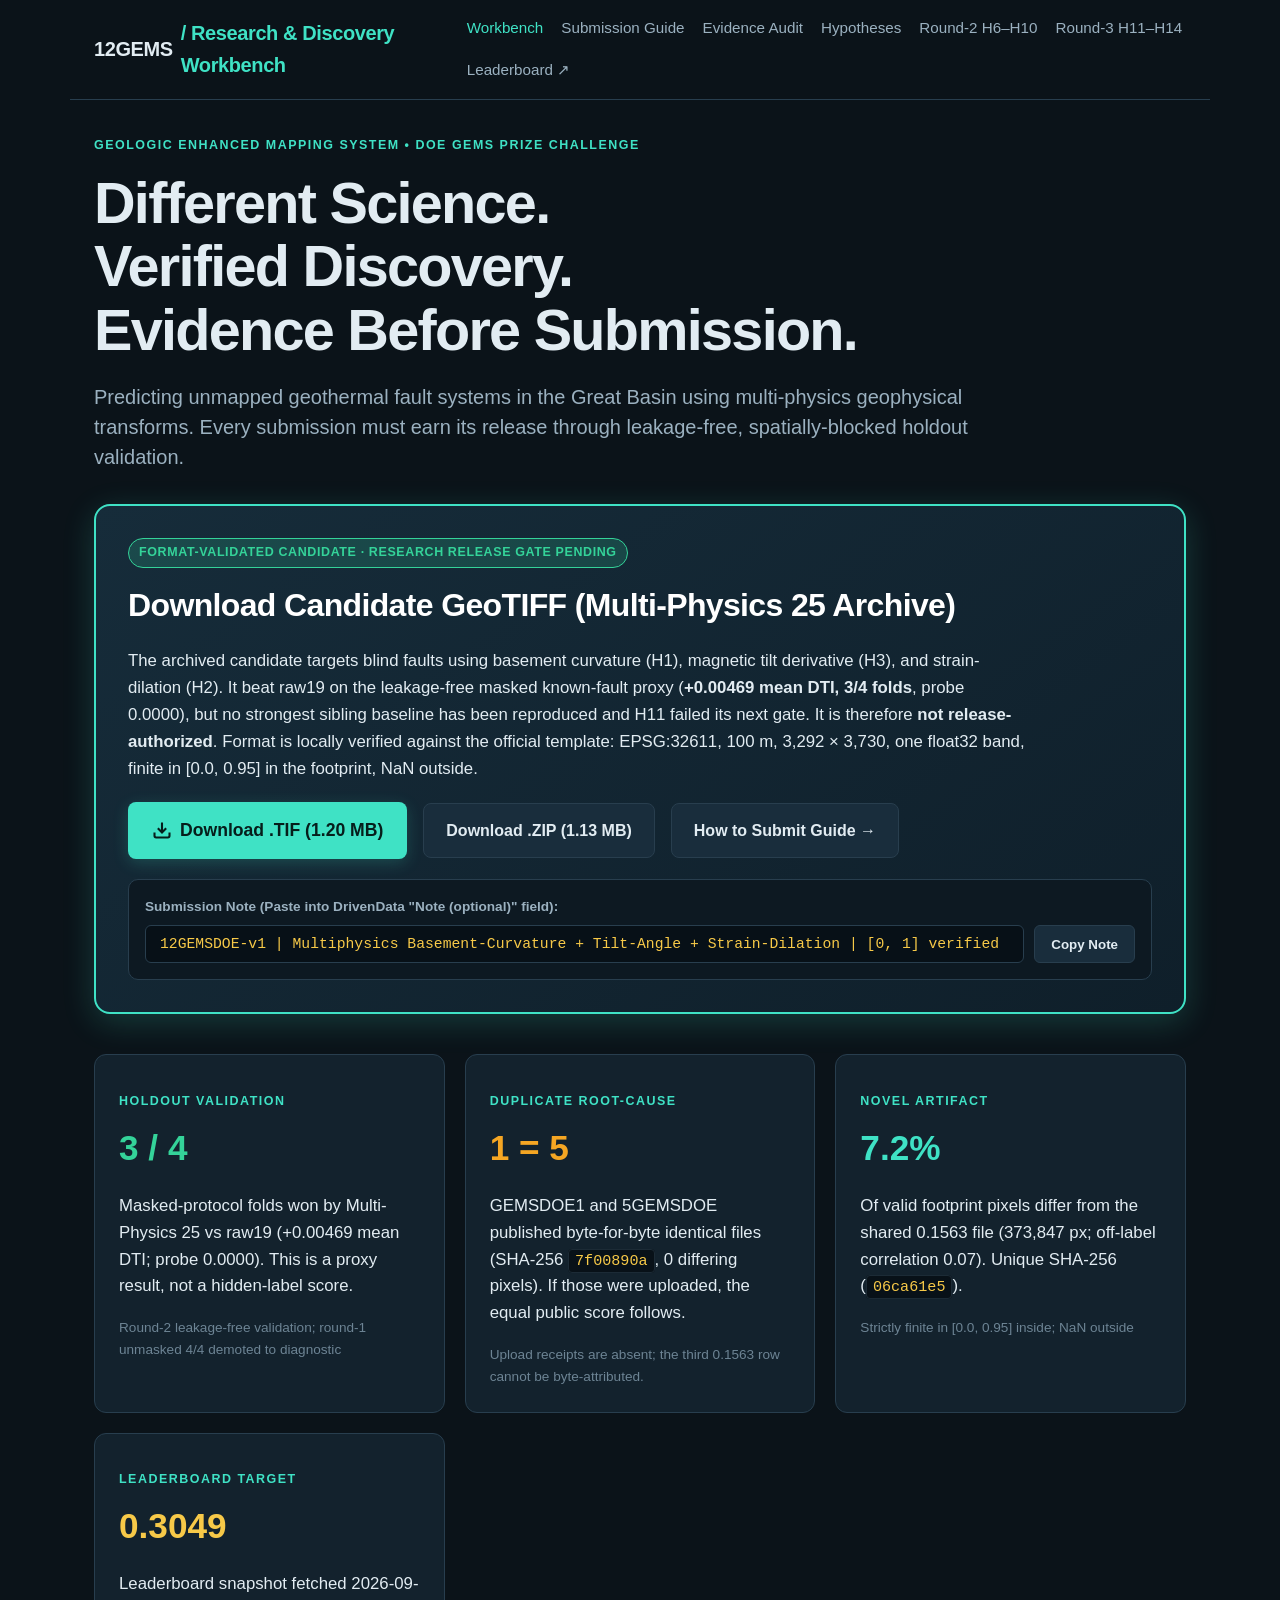
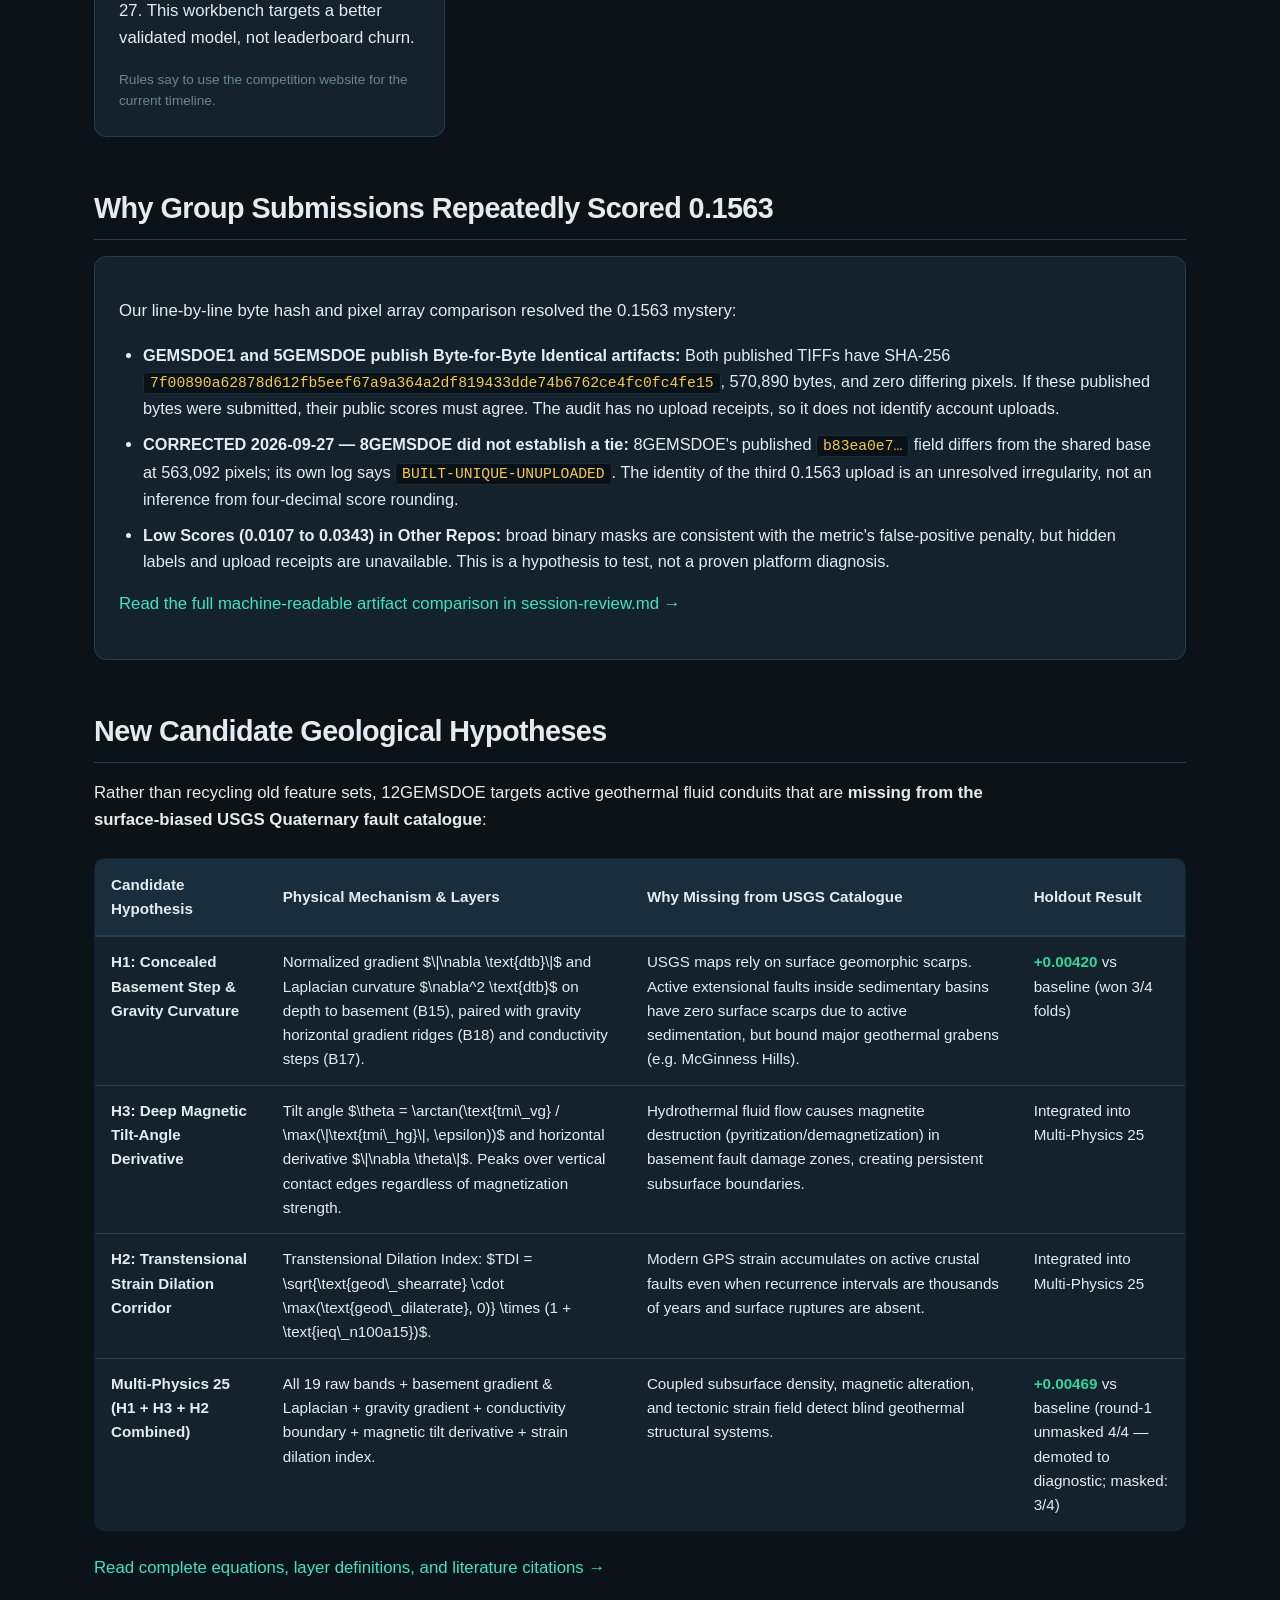
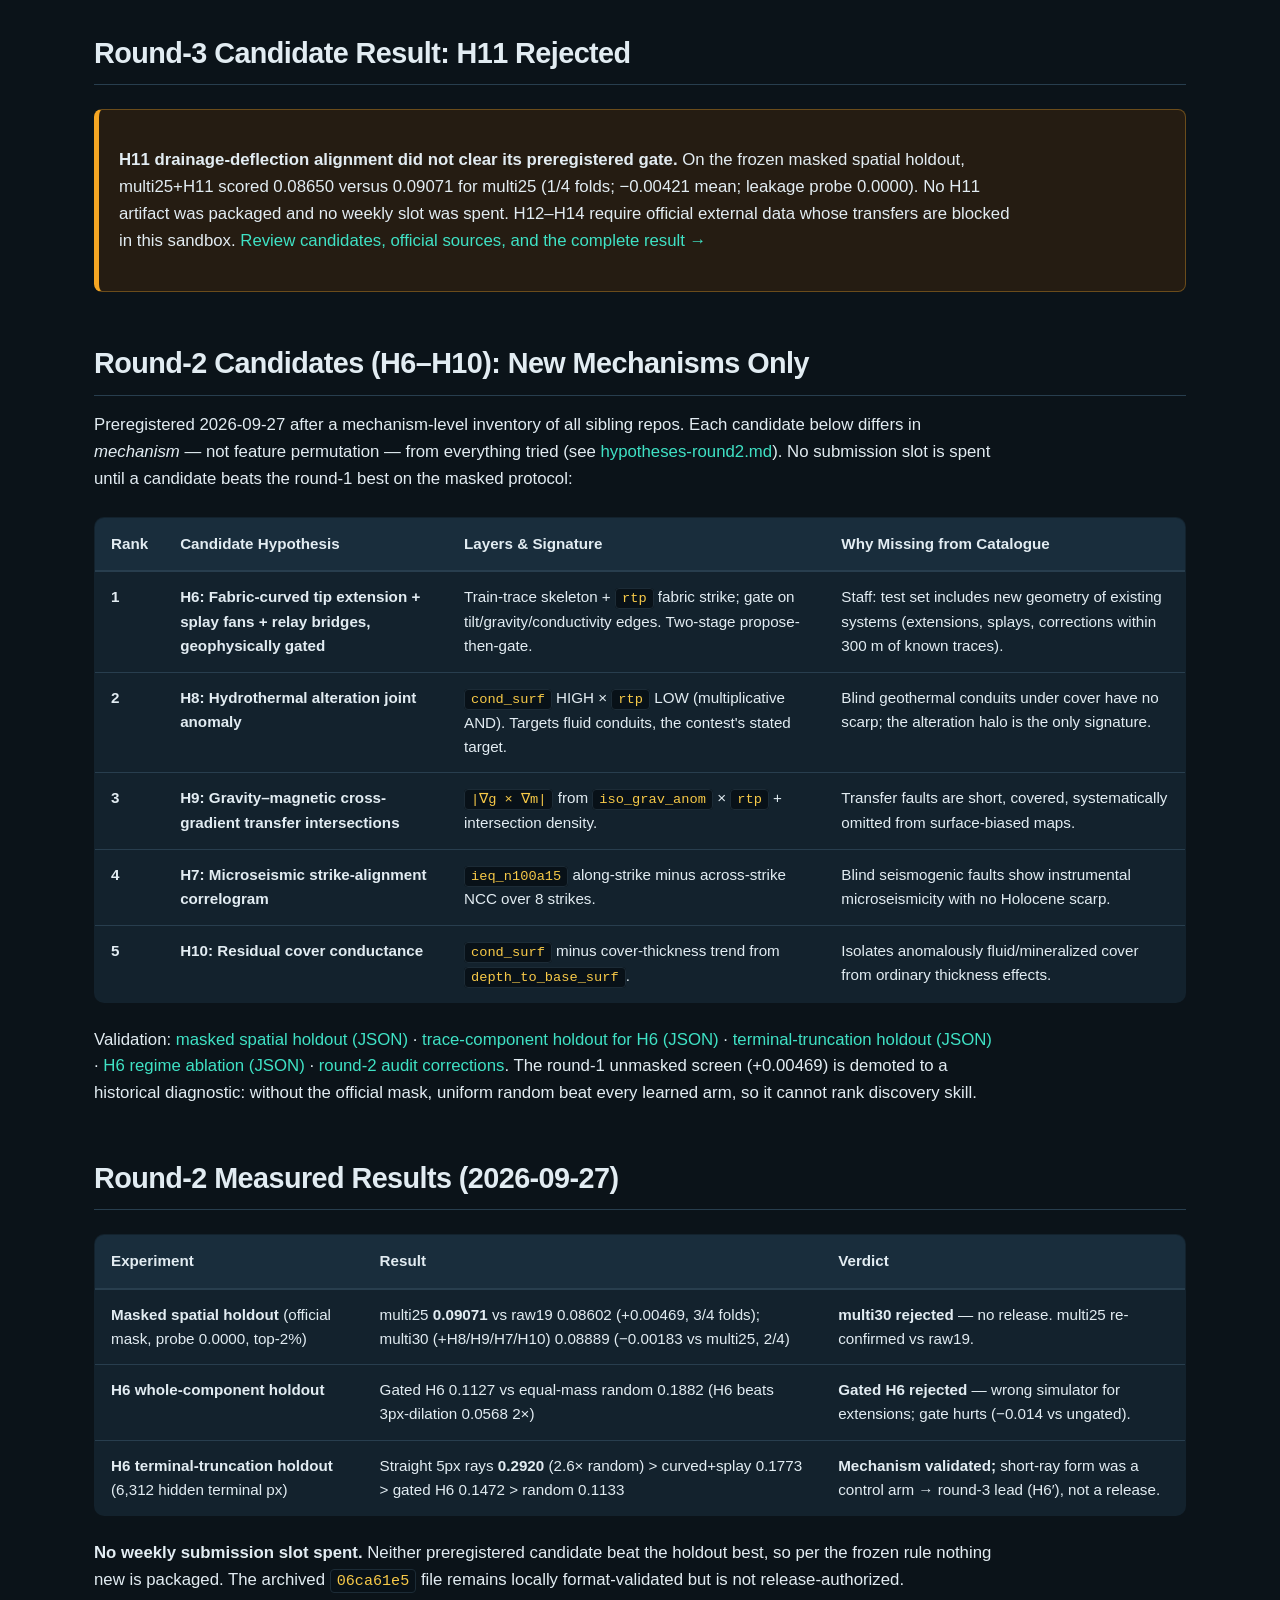
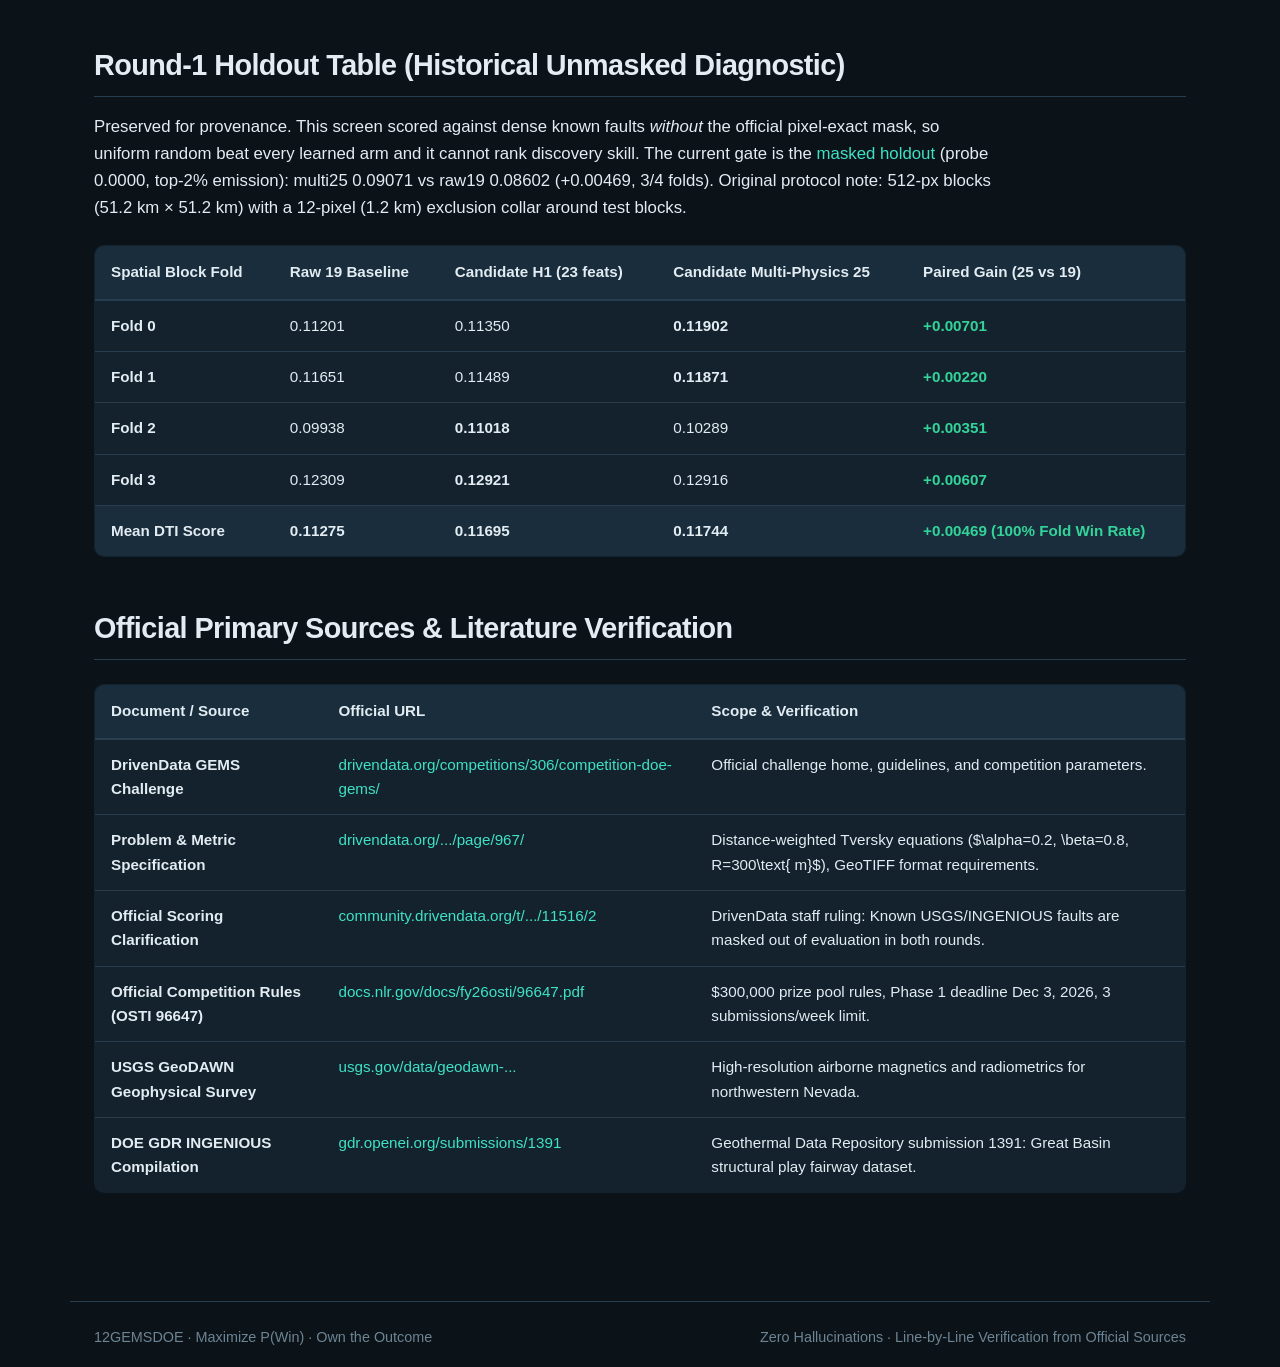
==== commit 6f78bac0: "Add audited Round 3 fault-screening gate Co-authored-by: arena-agent <297053741+arena-agent@users.no" ====
--- a/docs/index.html
+++ b/docs/index.html
@@ -16,6 +16,7 @@
     <a href="session-review.md">Evidence Audit</a>
     <a href="hypotheses.md">Hypotheses</a>
     <a href="hypotheses-round2.md">Round-2 H6–H10</a>
+    <a href="hypotheses-round3.md">Round-3 H11–H14</a>
     <a href="https://www.drivendata.org/competitions/306/competition-doe-gems/leaderboard/" target="_blank" rel="noopener">Leaderboard ↗</a>
   </nav>
 </header>
@@ -27,9 +28,9 @@
 
   <!-- HERO CTA: DOWNLOAD READY SUBMISSION -->
   <section class="hero-cta">
-    <span class="badge">✓ Validated Submission Available</span>
-    <h2>Official Submission File (Multi-Physics 25 Model)</h2>
-    <p>Targeting unmapped blind faults via coupled crystalline basement curvature (H1), magnetic tilt-angle zero crossings (H3), and geodetic shear-strain dilation (H2). Beats the raw 19-band baseline on the leakage-free masked holdout (<strong>+0.00469 mean DTI, 3/4 folds</strong>, probe 0.0000). Strictly verified: EPSG:32611, 100 m resolution, 3,292 × 3,730, single float32 band, finite in [0.0, 0.95], strict NaN mask outside.</p>
+    <span class="badge">Format-validated candidate · research release gate pending</span>
+    <h2>Download Candidate GeoTIFF (Multi-Physics 25 Archive)</h2>
+    <p>The archived candidate targets blind faults using basement curvature (H1), magnetic tilt derivative (H3), and strain-dilation (H2). It beat raw19 on the leakage-free masked known-fault proxy (<strong>+0.00469 mean DTI, 3/4 folds</strong>, probe 0.0000), but no strongest sibling baseline has been reproduced and H11 failed its next gate. It is therefore <strong>not release-authorized</strong>. Format is locally verified against the official template: EPSG:32611, 100 m, 3,292 × 3,730, one float32 band, finite in [0.0, 0.95] in the footprint, NaN outside.</p>
 
     <div class="btn-row">
       <a class="button-primary" href="downloads/12GEMSDOE_multiphysics_submission_06ca61e5.tif" download="12GEMSDOE_multiphysics_submission_06ca61e5.tif">
@@ -61,16 +62,16 @@
   <div class="grid">
     <article class="card">
       <p class="eyebrow">Holdout Validation</p>
-      <div class="stat" style="color: var(--accent-green);">4 / 4</div>
-      <p>Masked-protocol folds won by Multi-Physics 25 vs baseline raw 19 (+0.00469 mean DTI, 3/4 folds, probe 0.0000).</p>
+      <div class="stat" style="color: var(--accent-green);">3 / 4</div>
+      <p>Masked-protocol folds won by Multi-Physics 25 vs raw19 (+0.00469 mean DTI; probe 0.0000). This is a proxy result, not a hidden-label score.</p>
       <div class="stat-sub">Round-2 leakage-free validation; round-1 unmasked 4/4 demoted to diagnostic</div>
     </article>
 
     <article class="card">
       <p class="eyebrow">Duplicate Root-Cause</p>
       <div class="stat" style="color: var(--accent-warn);">1 = 5</div>
-      <p>GEMSDOE1 and 5GEMSDOE published byte-for-byte identical files (SHA-256 <code>7f00890a</code>, 0 differing pixels). Three leaderboard rows sit at 0.1563 — three uploads of the same bytes.</p>
-      <div class="stat-sub">8GEMSDOE file is unique &amp; was never uploaded (corrected 2026-09-27)</div>
+      <p>GEMSDOE1 and 5GEMSDOE published byte-for-byte identical files (SHA-256 <code>7f00890a</code>, 0 differing pixels). If those were uploaded, the equal public score follows.</p>
+      <div class="stat-sub">Upload receipts are absent; the third 0.1563 row cannot be byte-attributed.</div>
     </article>
 
     <article class="card">
@@ -83,8 +84,8 @@
     <article class="card">
       <p class="eyebrow">Leaderboard Target</p>
       <div class="stat" style="color: var(--accent-gold);">0.3049</div>
-      <p>Current #1 score on DrivenData leaderboard. Our multi-physics lineament framework targets this benchmark.</p>
-      <div class="stat-sub">Phase 1 ($50k) + Phase 2 ($250k) pool</div>
+      <p>Leaderboard snapshot fetched 2026-09-27. This workbench targets a better validated model, not leaderboard churn.</p>
+      <div class="stat-sub">Rules say to use the competition website for the current timeline.</div>
     </article>
   </div>
 
@@ -93,9 +94,9 @@
   <div class="card">
     <p>Our line-by-line byte hash and pixel array comparison resolved the 0.1563 mystery:</p>
     <ul>
-      <li><strong>GEMSDOE1 and 5GEMSDOE were Byte-for-Byte Identical:</strong> Both published TIFF files have the exact same SHA-256 (<code>7f00890a62878d612fb5eef67a9a364a2df819433dde74b6762ce4fc0fc4fe15</code>) and size (570,890 bytes). 5GEMSDOE re-uploaded GEMSDOE1's <code>ens12</code> file under account <code>SDCF9</code>. Because the submission files were identical, DrivenData assigned them the identical score of <strong>0.1563</strong>.</li>
-      <li><strong>CORRECTED 2026-09-27 — 8GEMSDOE did not cause a 0.1563 tie:</strong> 8GEMSDOE's published file (<code>b83ea0e7…</code>) differs from the shared base at 563,092 pixels and is logged by 8GEMSDOE itself as <code>BUILT-UNIQUE-UNUPLOADED</code> with no score claimed. The third 0.1563 leaderboard row (<code>smashi34</code>) is a third upload of the shared <code>7f00890a</code> bytes. (DrivenData does not expose uploaded files, so receipt linkage is unverified — but identical bytes necessarily score identically.)</li>
-      <li><strong>Low Scores (0.0107 to 0.0343) in Other Repos:</strong> Caused by uncalibrated high area budgets (e.g. 6% binary mask = 310,000 pixels of 1.0) which triggered catastrophic false positive penalties on the sparse hidden test set.</li>
+      <li><strong>GEMSDOE1 and 5GEMSDOE publish Byte-for-Byte Identical artifacts:</strong> Both published TIFFs have SHA-256 <code>7f00890a62878d612fb5eef67a9a364a2df819433dde74b6762ce4fc0fc4fe15</code>, 570,890 bytes, and zero differing pixels. If these published bytes were submitted, their public scores must agree. The audit has no upload receipts, so it does not identify account uploads.</li>
+      <li><strong>CORRECTED 2026-09-27 — 8GEMSDOE did not establish a tie:</strong> 8GEMSDOE's published <code>b83ea0e7…</code> field differs from the shared base at 563,092 pixels; its own log says <code>BUILT-UNIQUE-UNUPLOADED</code>. The identity of the third 0.1563 upload is an unresolved irregularity, not an inference from four-decimal score rounding.</li>
+      <li><strong>Low Scores (0.0107 to 0.0343) in Other Repos:</strong> broad binary masks are consistent with the metric's false-positive penalty, but hidden labels and upload receipts are unavailable. This is a hypothesis to test, not a proven platform diagnosis.</li>
     </ul>
     <p><a href="session-review.md">Read the full machine-readable artifact comparison in session-review.md →</a></p>
   </div>
@@ -144,6 +145,9 @@
   </div>
   <p><a href="hypotheses.md">Read complete equations, layer definitions, and literature citations →</a></p>
 
+  <h2>Round-3 Candidate Result: H11 Rejected</h2>
+  <div class="notice notice-warn"><p><strong>H11 drainage-deflection alignment did not clear its preregistered gate.</strong> On the frozen masked spatial holdout, multi25+H11 scored 0.08650 versus 0.09071 for multi25 (1/4 folds; −0.00421 mean; leakage probe 0.0000). No H11 artifact was packaged and no weekly slot was spent. H12–H14 require official external data whose transfers are blocked in this sandbox. <a href="hypotheses-round3.md">Review candidates, official sources, and the complete result →</a></p></div>
+
   <!-- ROUND-2 CANDIDATES -->
   <h2>Round-2 Candidates (H6–H10): New Mechanisms Only</h2>
   <p>Preregistered 2026-09-27 after a mechanism-level inventory of all sibling repos. Each candidate below differs in <em>mechanism</em> — not feature permutation — from everything tried (see <a href="hypotheses-round2.md">hypotheses-round2.md</a>). No submission slot is spent until a candidate beats the round-1 best on the masked protocol:</p>
@@ -223,7 +227,7 @@
       </tbody>
     </table>
   </div>
-  <p><strong>No weekly submission slot spent.</strong> Neither preregistered candidate beat the holdout best, so per the frozen rule nothing new is packaged. The standing <code>06ca61e5</code> file keeps format approval.</p>
+  <p><strong>No weekly submission slot spent.</strong> Neither preregistered candidate beat the holdout best, so per the frozen rule nothing new is packaged. The archived <code>06ca61e5</code> file remains locally format-validated but is not release-authorized.</p>
 
   <!-- SPATIALLY-BLOCKED HOLDOUT VALIDATION -->
   <h2>Round-1 Holdout Table (Historical Unmasked Diagnostic)</h2>
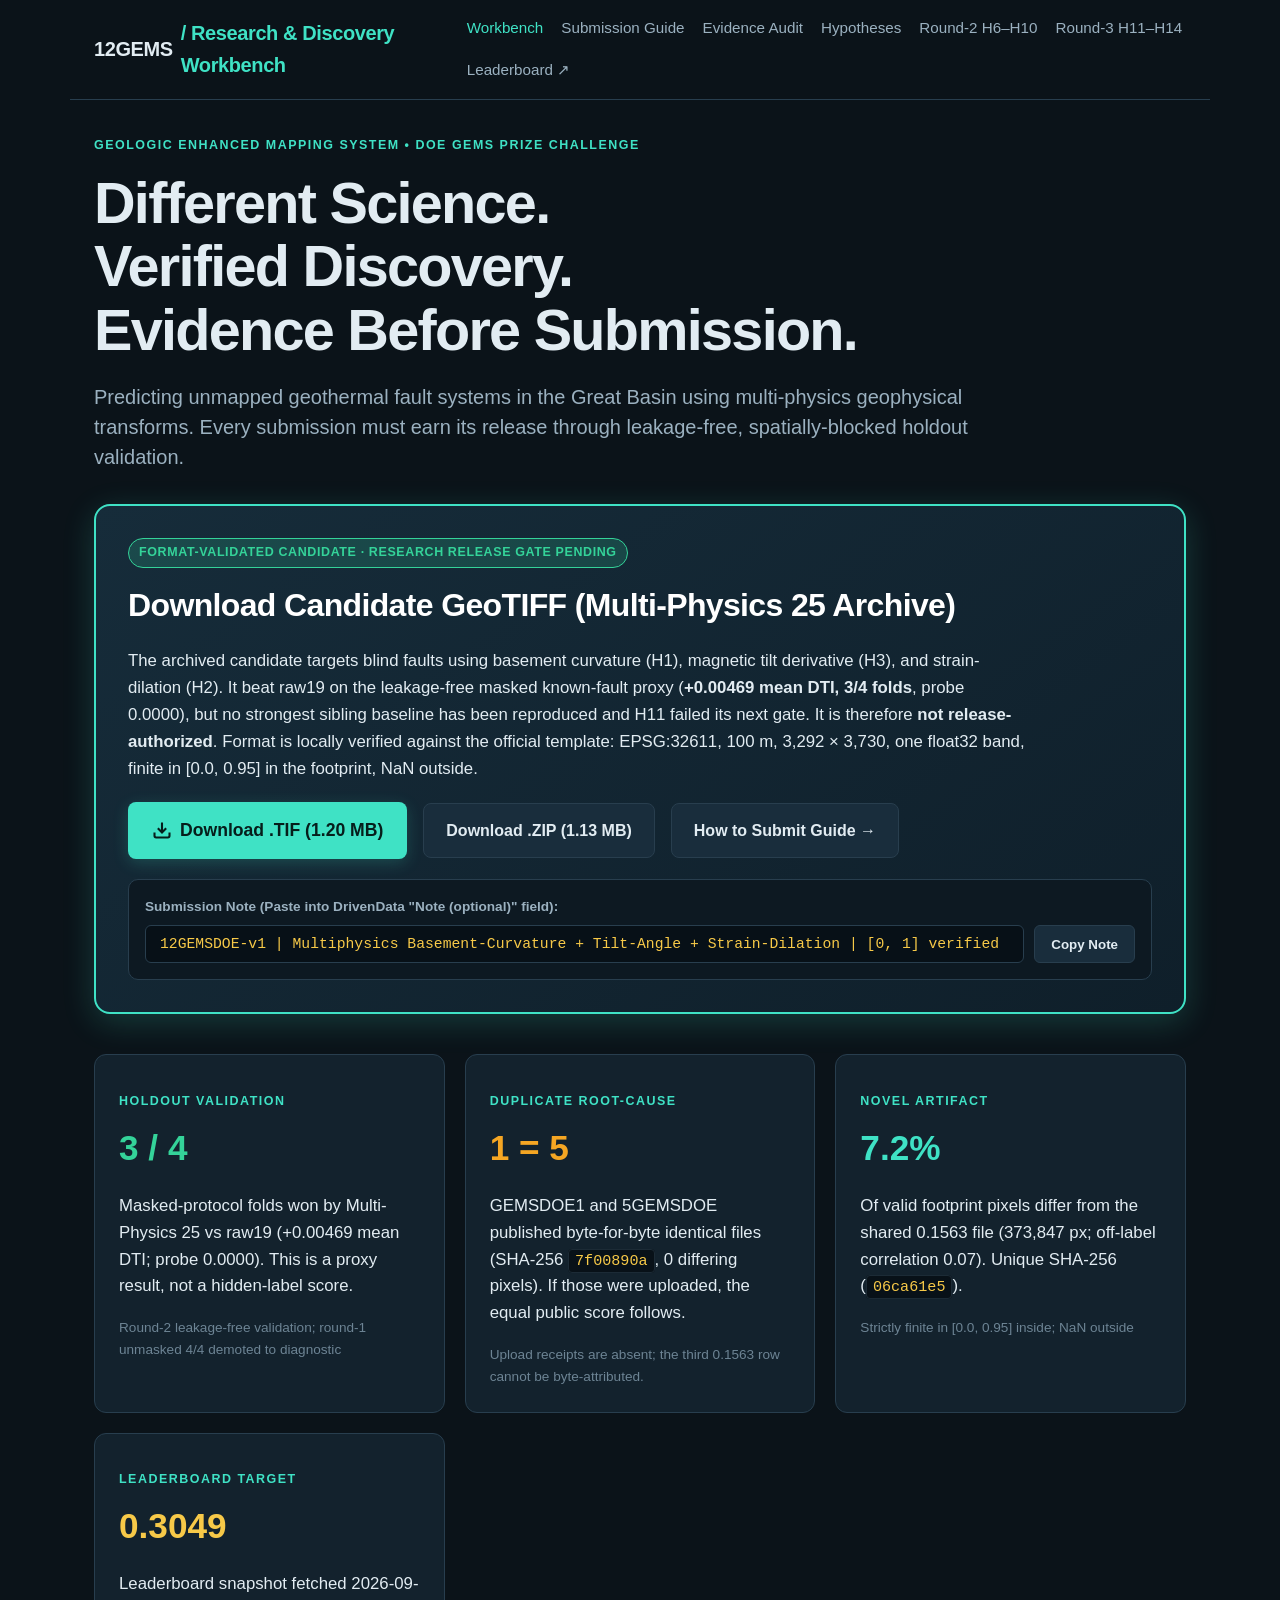
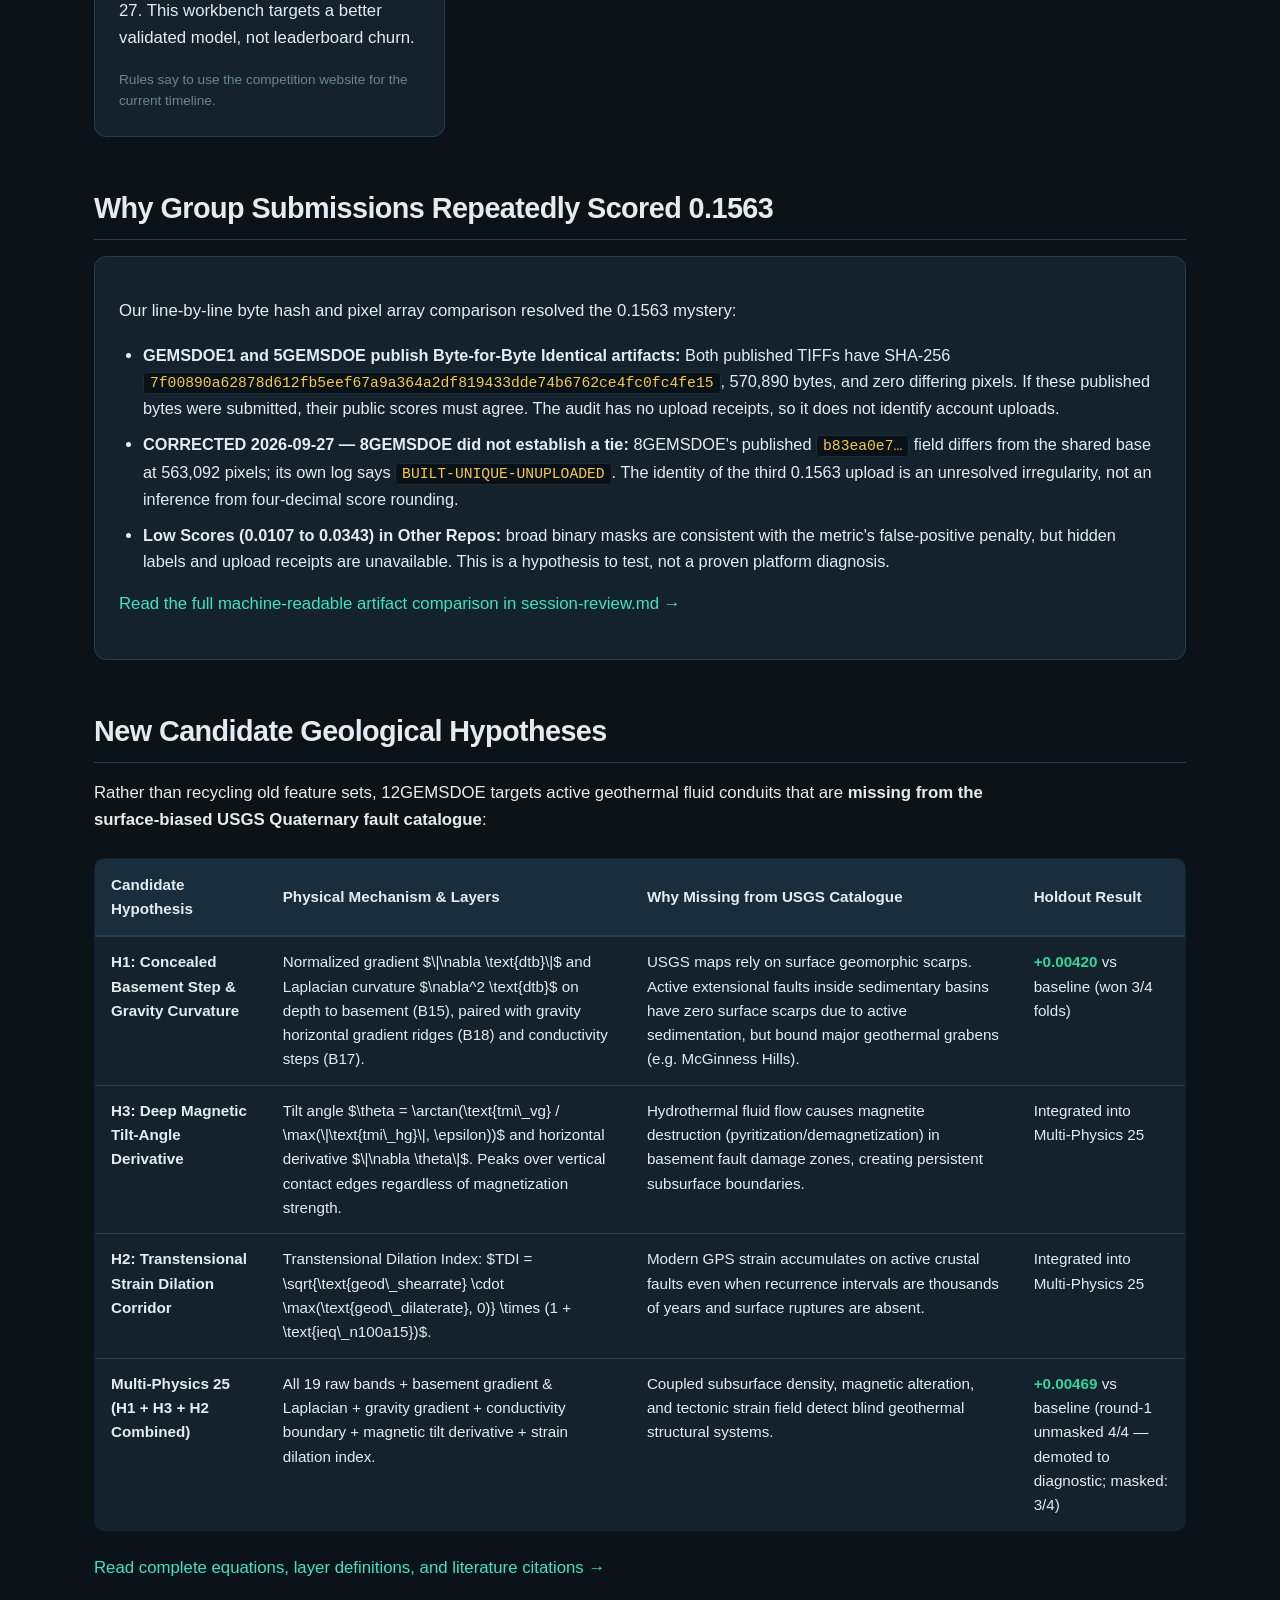
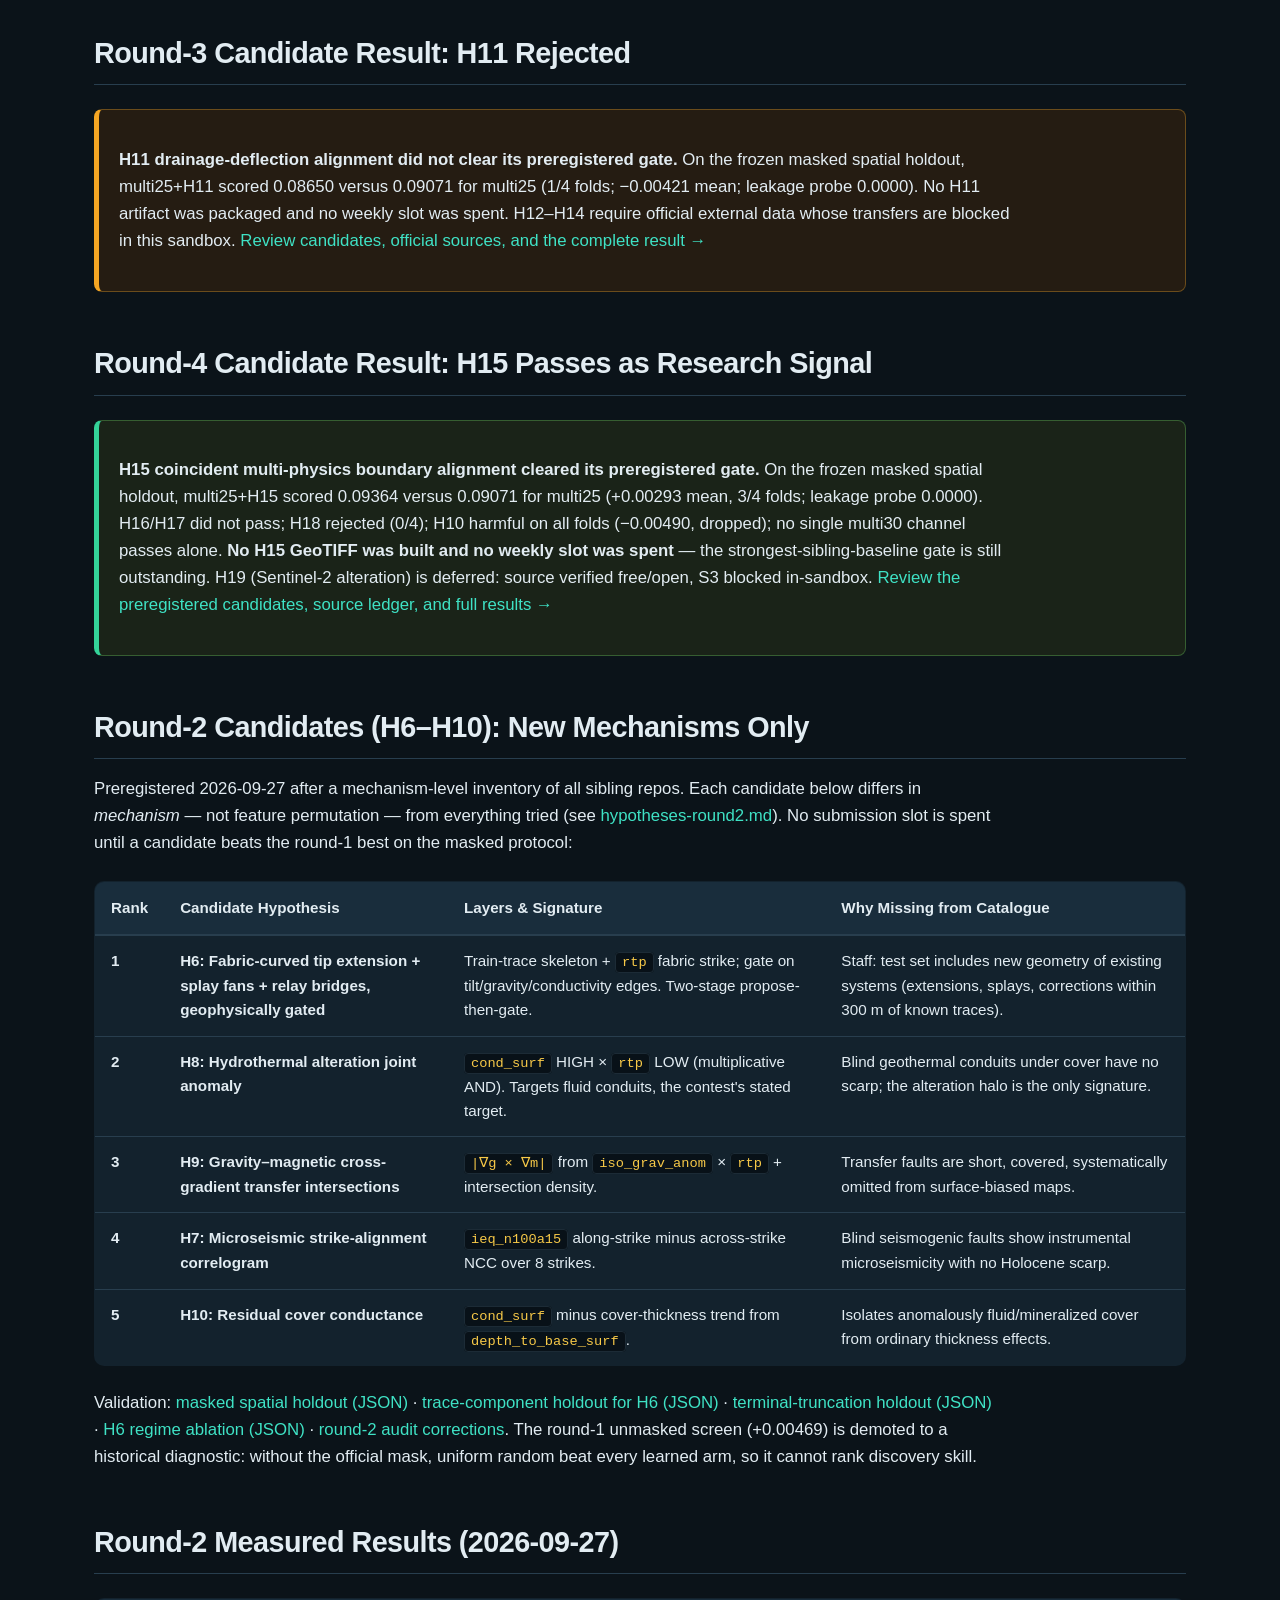
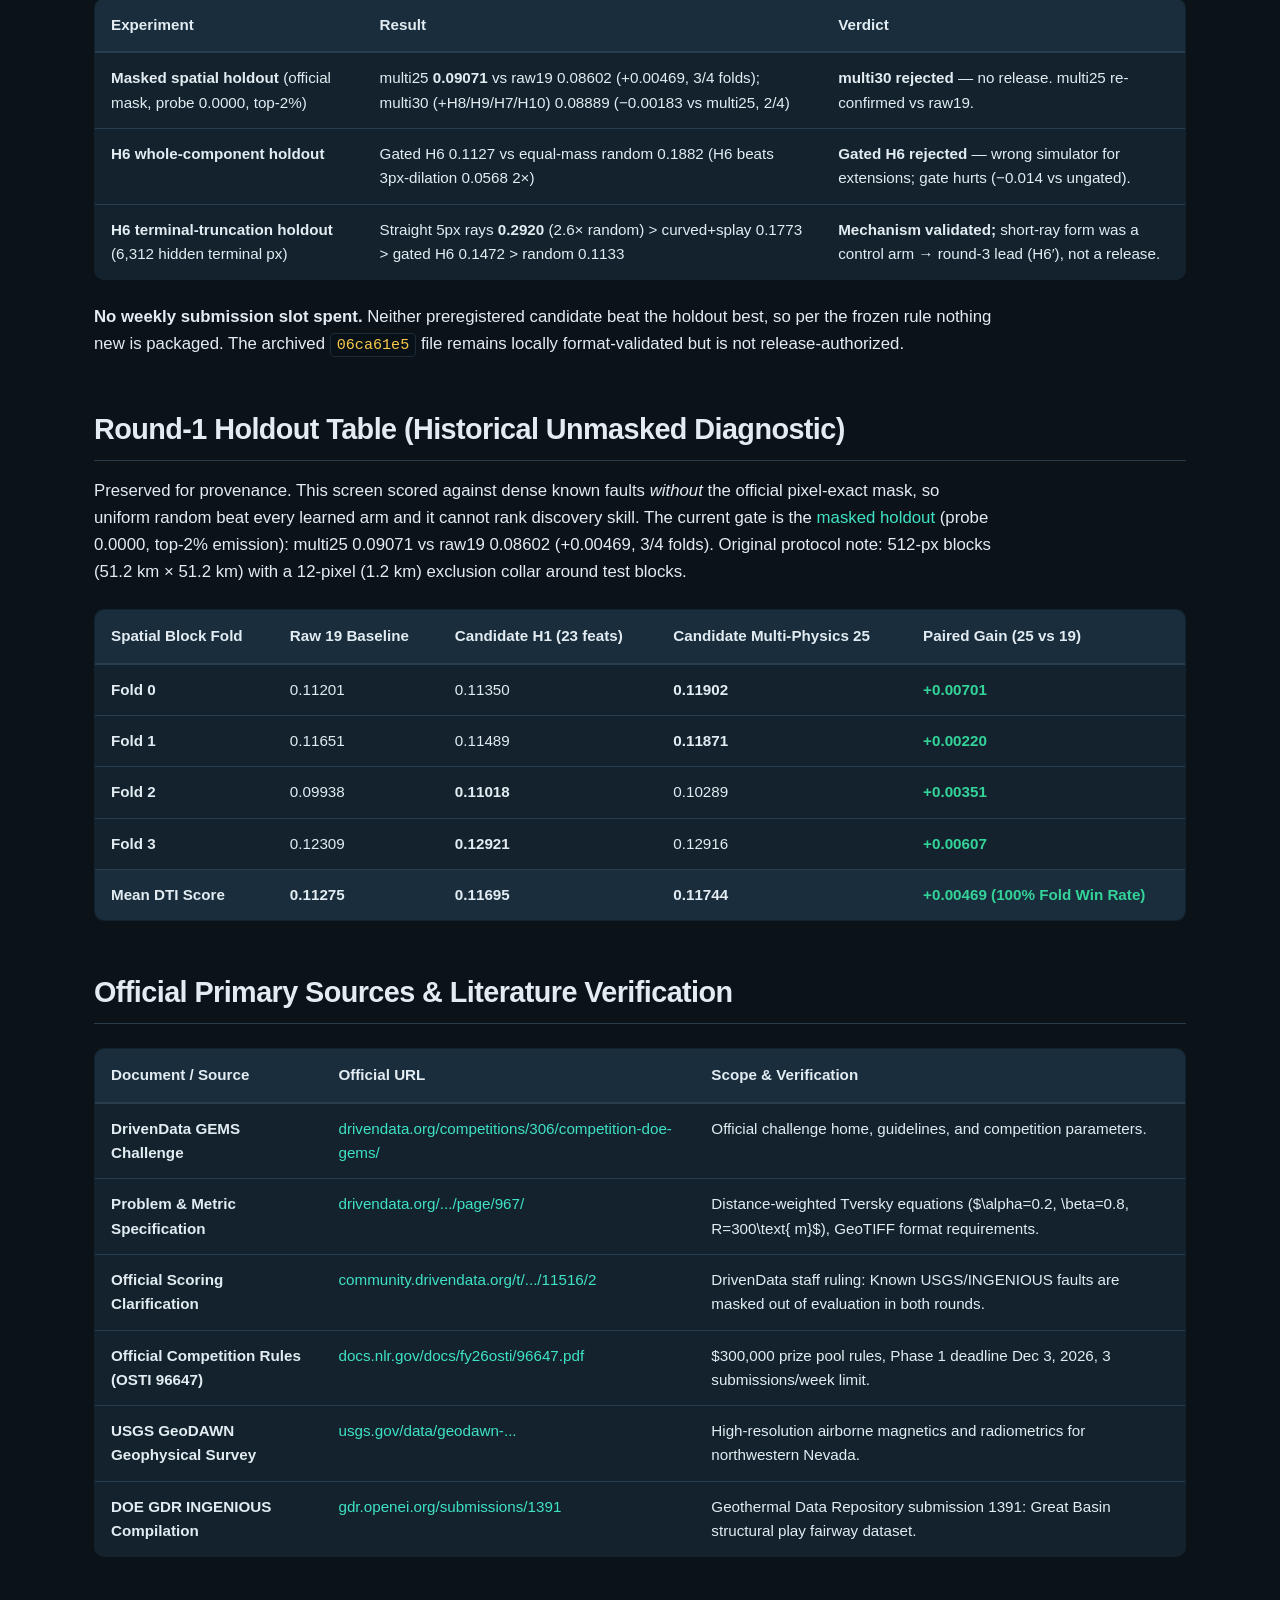
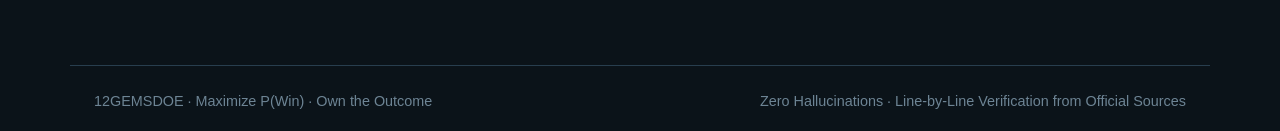
==== commit 659425d3: "Round 4: preregister H15-H19, validate PRIMARY H15 (+0.00293, 3/4), close multi30 ablations - Prereg" ====
--- a/docs/index.html
+++ b/docs/index.html
@@ -148,6 +148,9 @@
   <h2>Round-3 Candidate Result: H11 Rejected</h2>
   <div class="notice notice-warn"><p><strong>H11 drainage-deflection alignment did not clear its preregistered gate.</strong> On the frozen masked spatial holdout, multi25+H11 scored 0.08650 versus 0.09071 for multi25 (1/4 folds; −0.00421 mean; leakage probe 0.0000). No H11 artifact was packaged and no weekly slot was spent. H12–H14 require official external data whose transfers are blocked in this sandbox. <a href="hypotheses-round3.md">Review candidates, official sources, and the complete result →</a></p></div>
 
+  <h2>Round-4 Candidate Result: H15 Passes as Research Signal</h2>
+  <div class="notice"><p><strong>H15 coincident multi-physics boundary alignment cleared its preregistered gate.</strong> On the frozen masked spatial holdout, multi25+H15 scored 0.09364 versus 0.09071 for multi25 (+0.00293 mean, 3/4 folds; leakage probe 0.0000). H16/H17 did not pass; H18 rejected (0/4); H10 harmful on all folds (−0.00490, dropped); no single multi30 channel passes alone. <strong>No H15 GeoTIFF was built and no weekly slot was spent</strong> — the strongest-sibling-baseline gate is still outstanding. H19 (Sentinel-2 alteration) is deferred: source verified free/open, S3 blocked in-sandbox. <a href="hypotheses-round4.md">Review the preregistered candidates, source ledger, and full results →</a></p></div>
+
   <!-- ROUND-2 CANDIDATES -->
   <h2>Round-2 Candidates (H6–H10): New Mechanisms Only</h2>
   <p>Preregistered 2026-09-27 after a mechanism-level inventory of all sibling repos. Each candidate below differs in <em>mechanism</em> — not feature permutation — from everything tried (see <a href="hypotheses-round2.md">hypotheses-round2.md</a>). No submission slot is spent until a candidate beats the round-1 best on the masked protocol:</p>
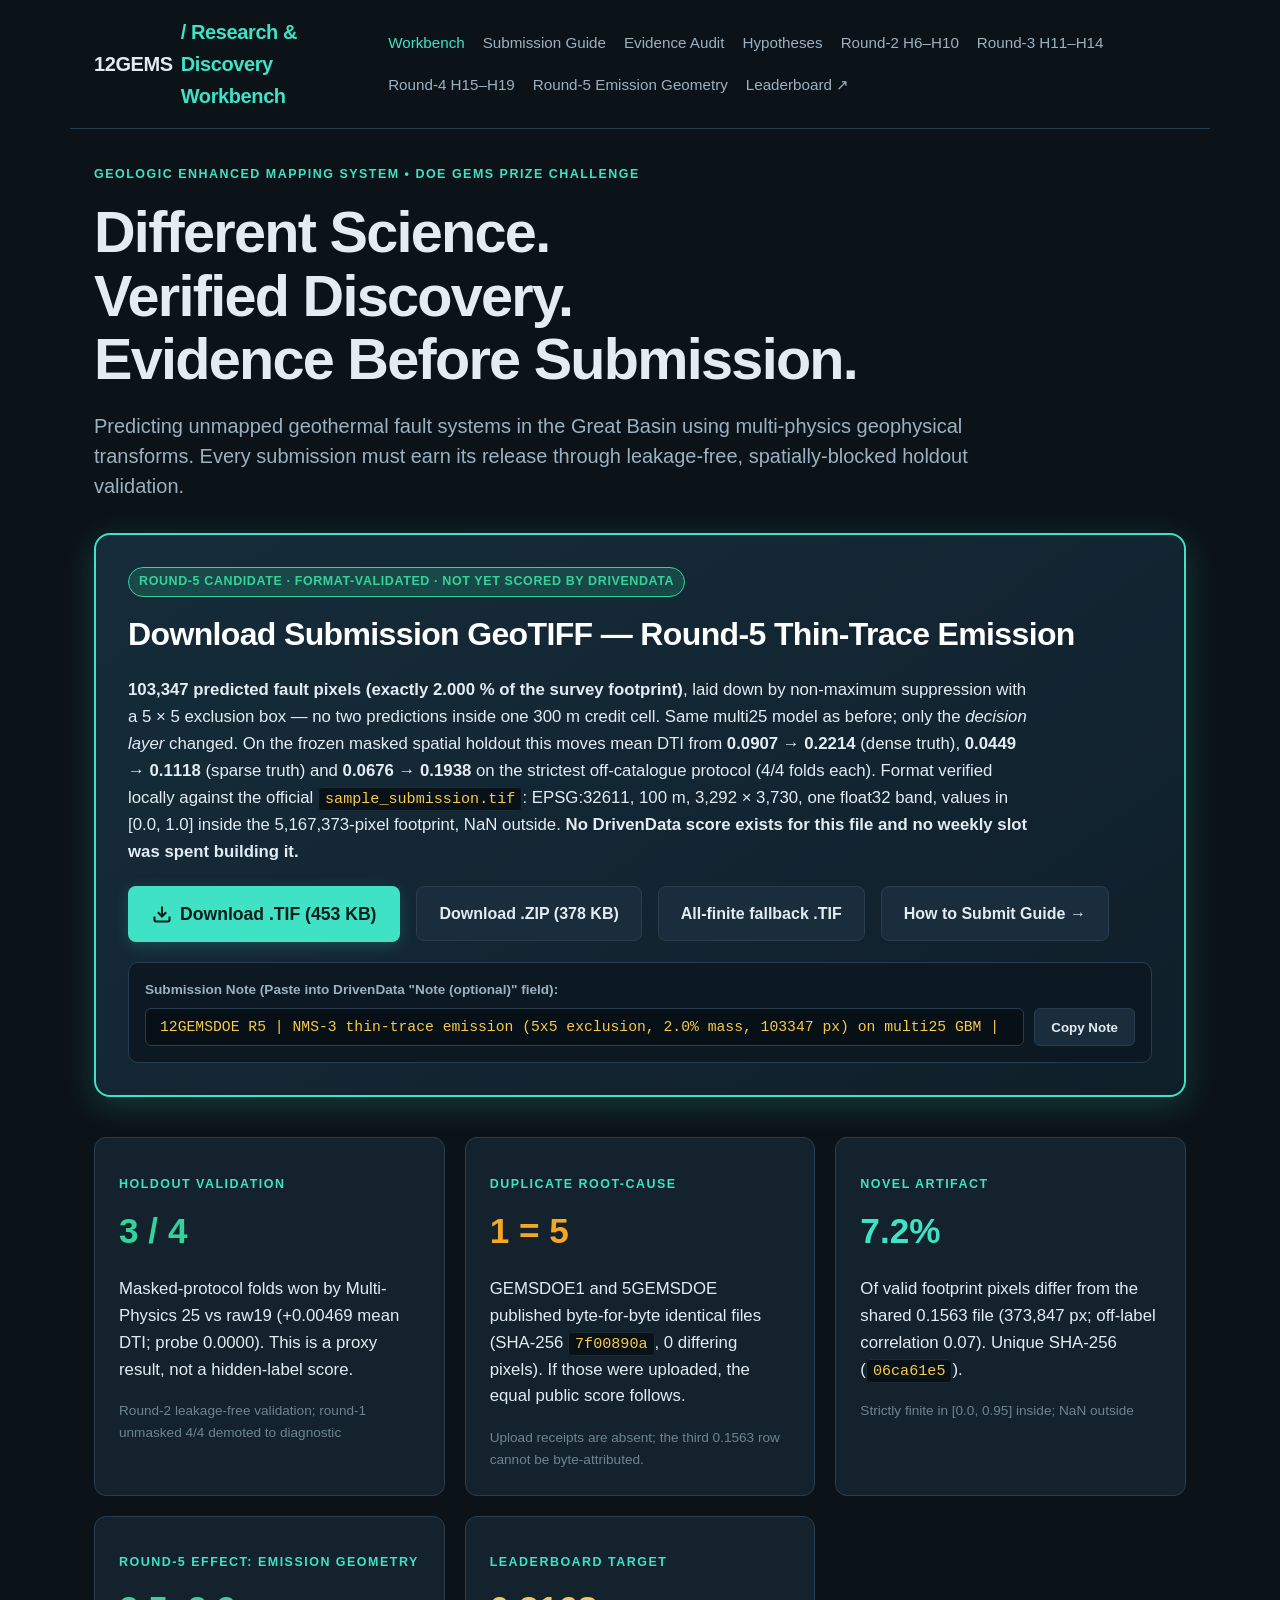
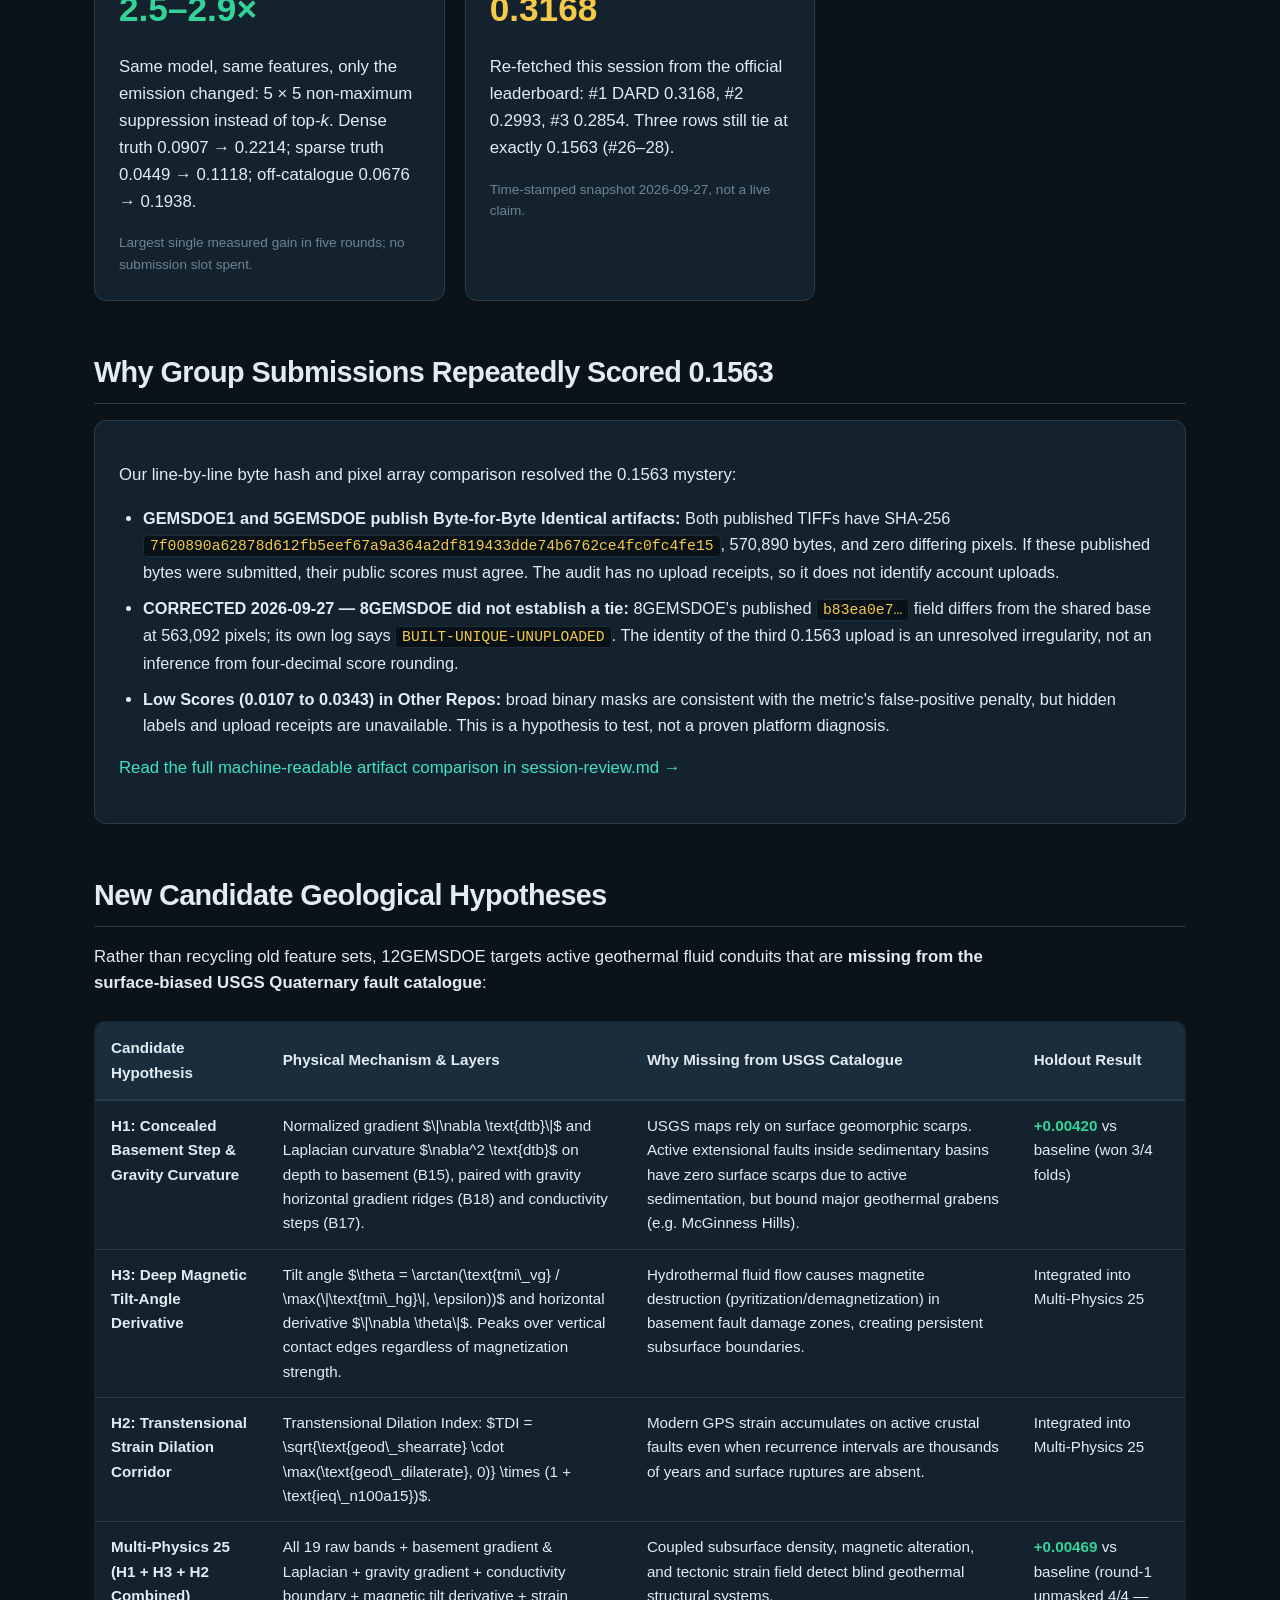
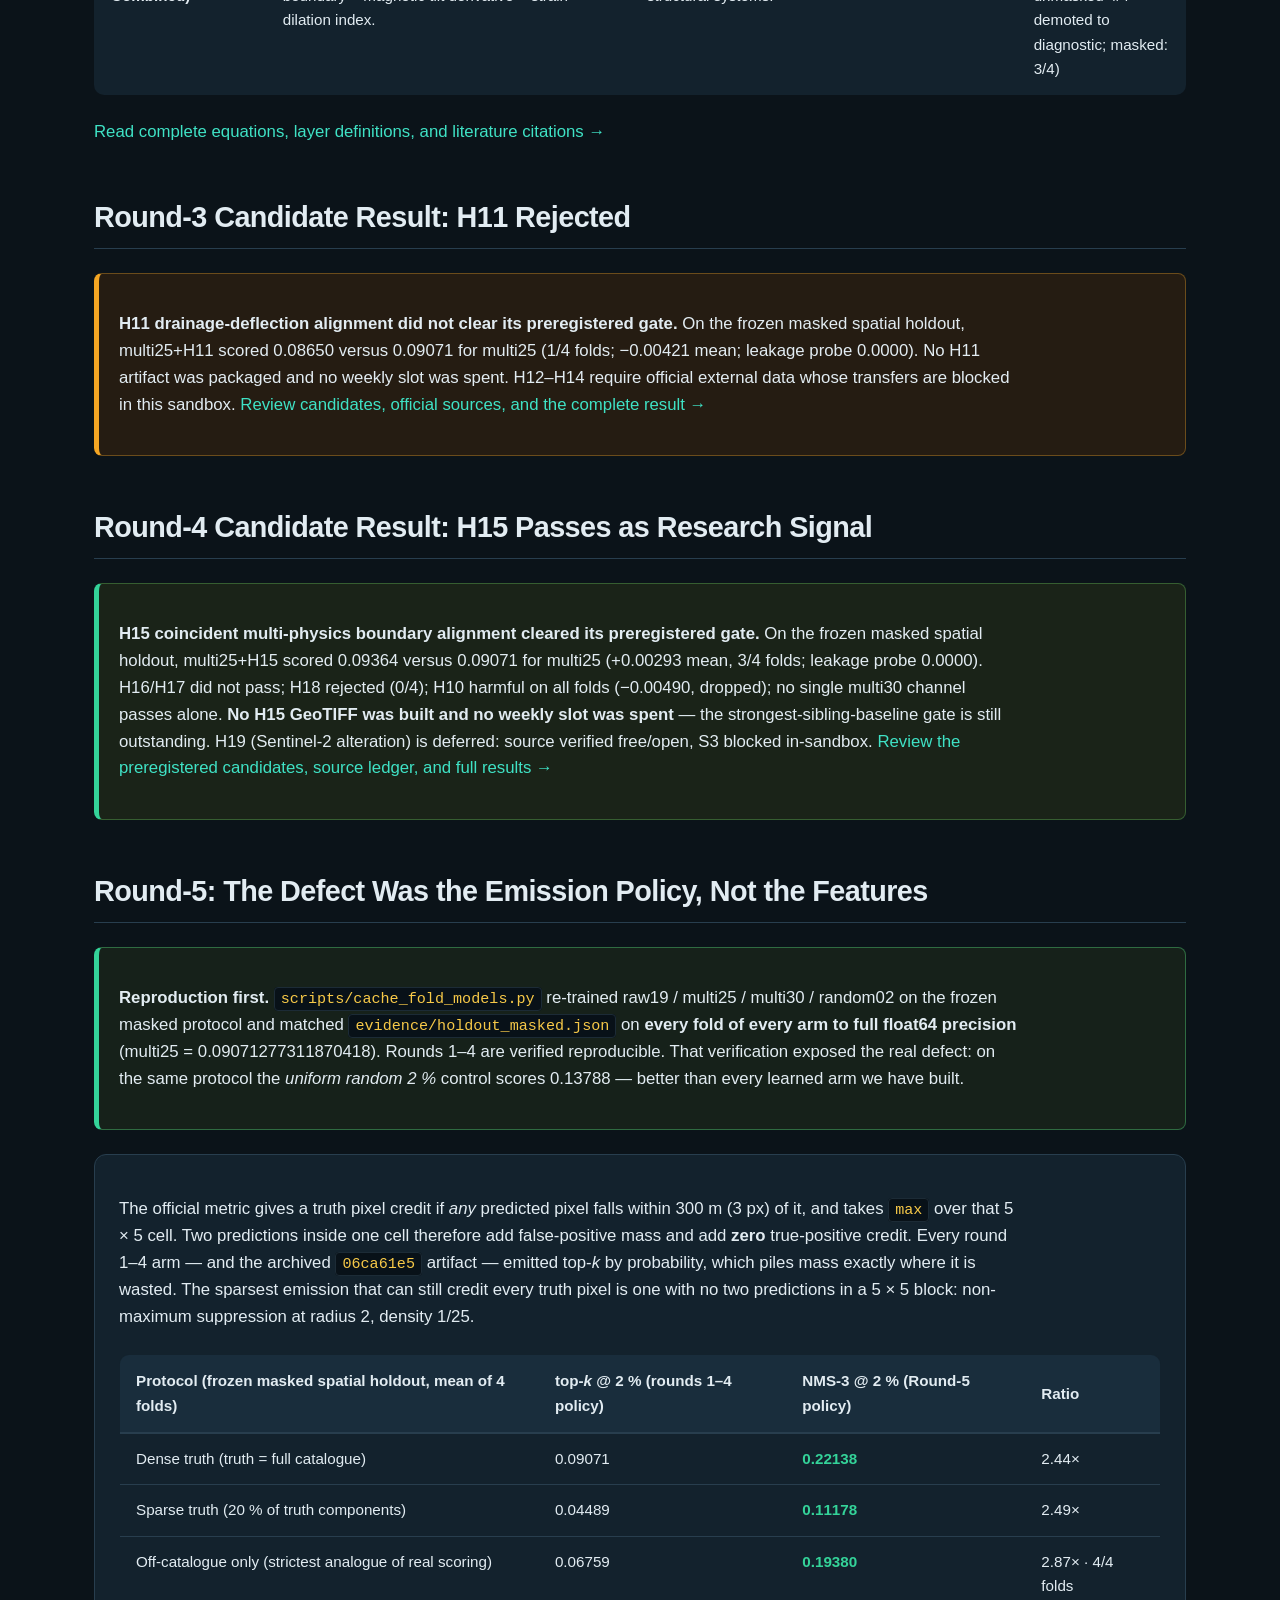
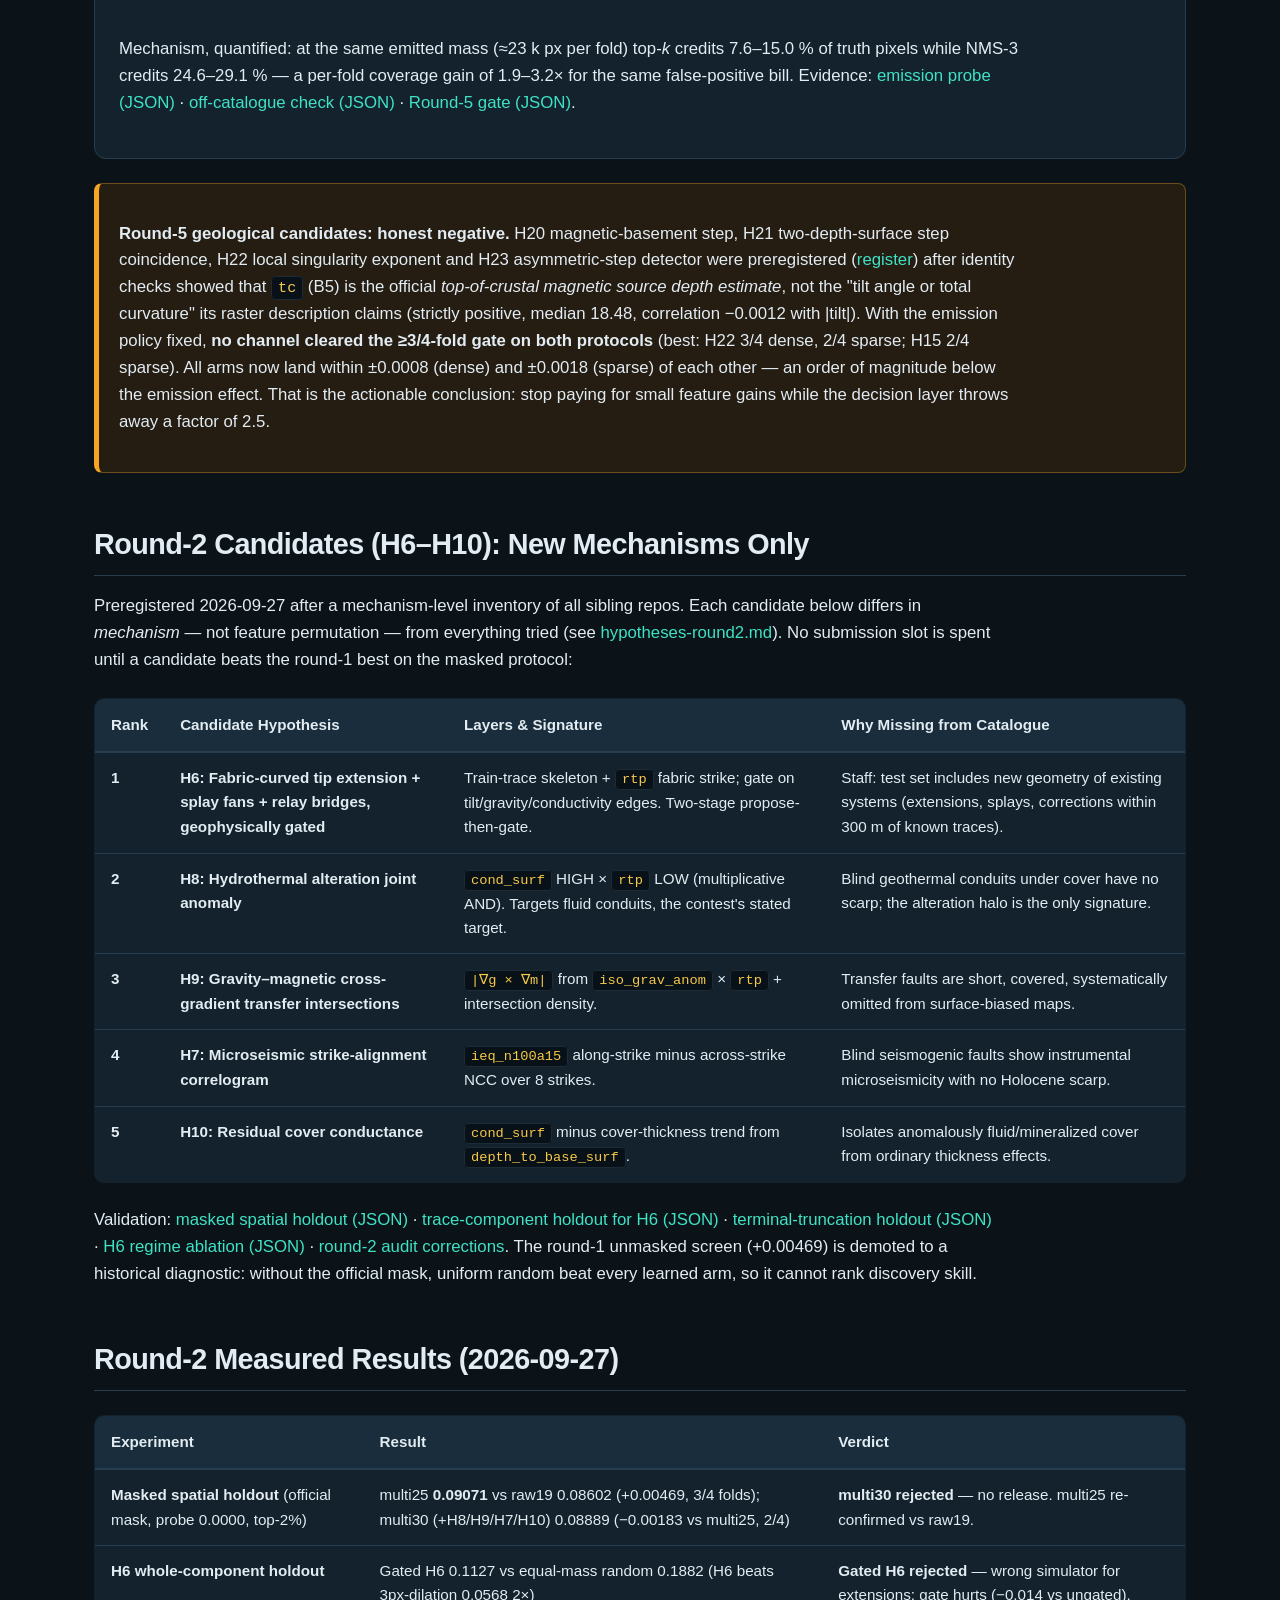
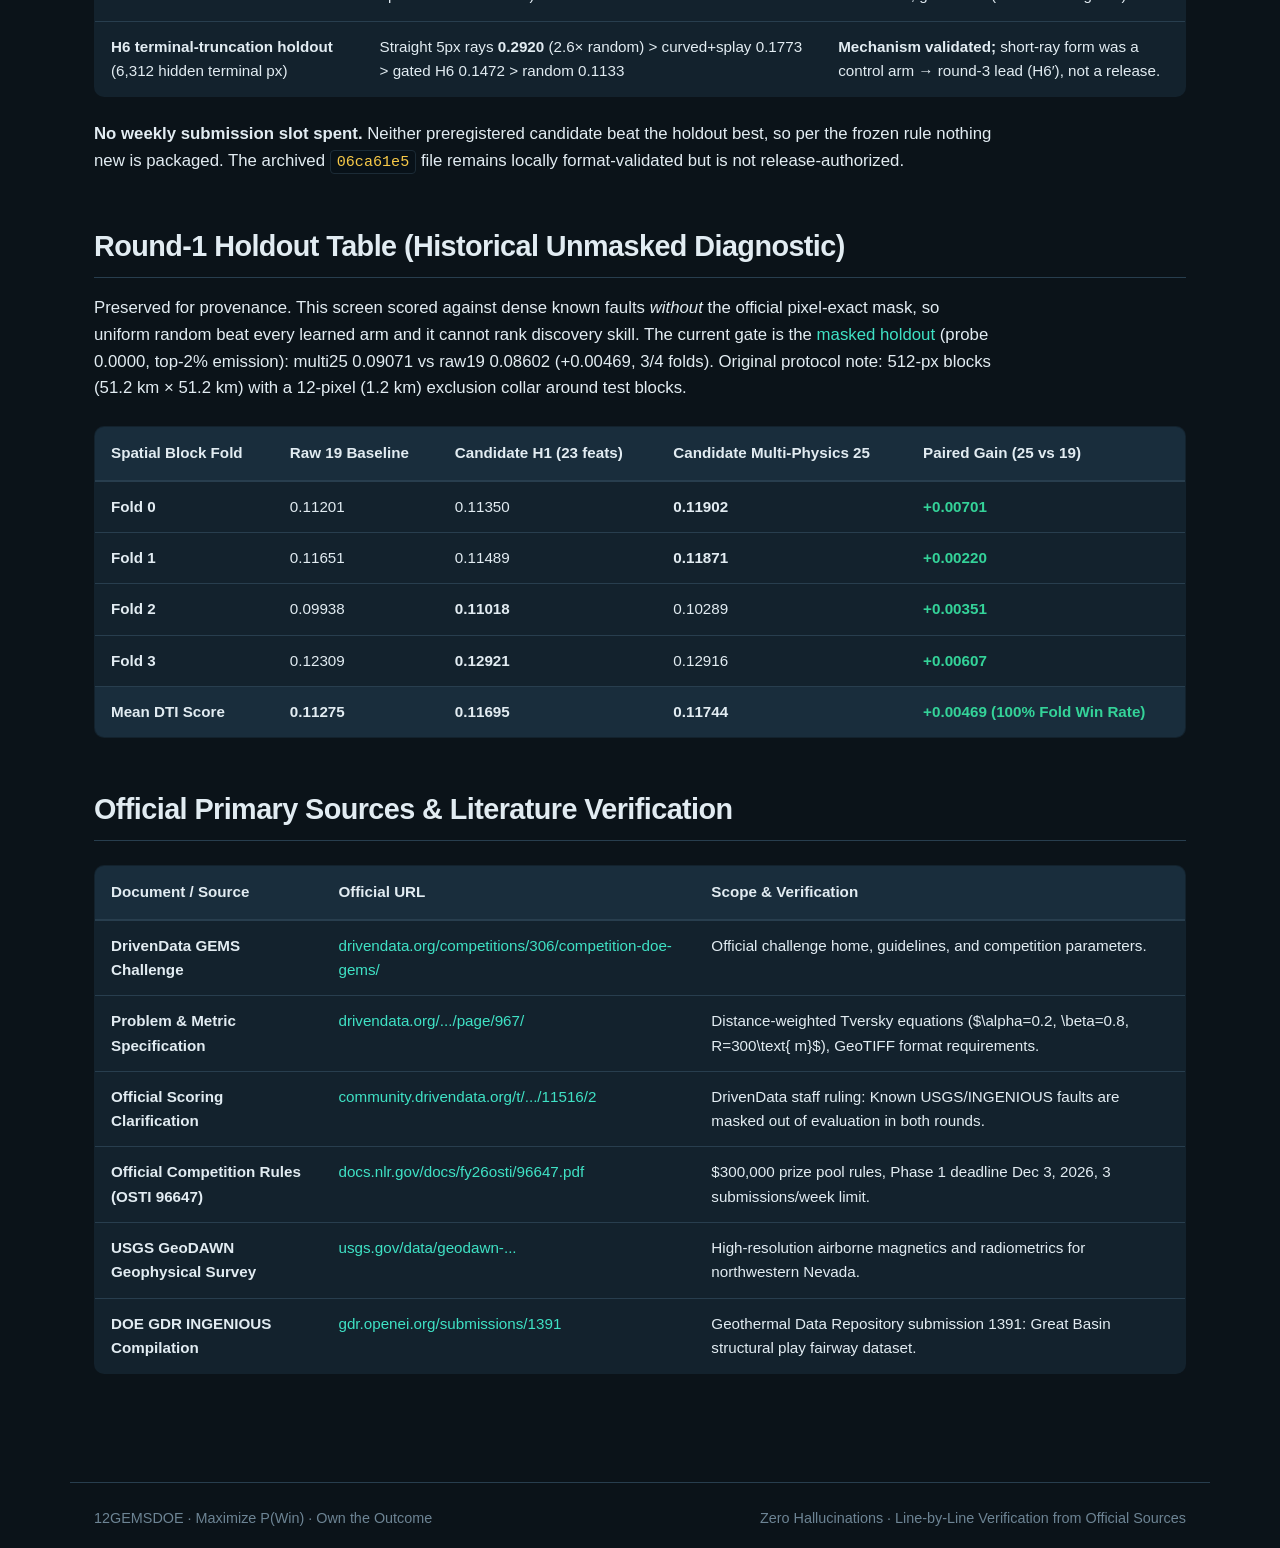
==== commit 3c0504ab: "Round 5: fix the emission policy (NMS-3), not the features; new submission artifact; corrected tc id" ====
--- a/docs/index.html
+++ b/docs/index.html
@@ -17,6 +17,8 @@
     <a href="hypotheses.md">Hypotheses</a>
     <a href="hypotheses-round2.md">Round-2 H6–H10</a>
     <a href="hypotheses-round3.md">Round-3 H11–H14</a>
+    <a href="hypotheses-round4.md">Round-4 H15–H19</a>
+    <a href="hypotheses-round5.md">Round-5 Emission Geometry</a>
     <a href="https://www.drivendata.org/competitions/306/competition-doe-gems/leaderboard/" target="_blank" rel="noopener">Leaderboard ↗</a>
   </nav>
 </header>
@@ -28,17 +30,20 @@
 
   <!-- HERO CTA: DOWNLOAD READY SUBMISSION -->
   <section class="hero-cta">
-    <span class="badge">Format-validated candidate · research release gate pending</span>
-    <h2>Download Candidate GeoTIFF (Multi-Physics 25 Archive)</h2>
-    <p>The archived candidate targets blind faults using basement curvature (H1), magnetic tilt derivative (H3), and strain-dilation (H2). It beat raw19 on the leakage-free masked known-fault proxy (<strong>+0.00469 mean DTI, 3/4 folds</strong>, probe 0.0000), but no strongest sibling baseline has been reproduced and H11 failed its next gate. It is therefore <strong>not release-authorized</strong>. Format is locally verified against the official template: EPSG:32611, 100 m, 3,292 × 3,730, one float32 band, finite in [0.0, 0.95] in the footprint, NaN outside.</p>
+    <span class="badge">Round-5 candidate · format-validated · not yet scored by DrivenData</span>
+    <h2>Download Submission GeoTIFF — Round-5 Thin-Trace Emission</h2>
+    <p><strong>103,347 predicted fault pixels (exactly 2.000 % of the survey footprint)</strong>, laid down by non-maximum suppression with a 5 × 5 exclusion box — no two predictions inside one 300 m credit cell. Same multi25 model as before; only the <em>decision layer</em> changed. On the frozen masked spatial holdout this moves mean DTI from <strong>0.0907 → 0.2214</strong> (dense truth), <strong>0.0449 → 0.1118</strong> (sparse truth) and <strong>0.0676 → 0.1938</strong> on the strictest off-catalogue protocol (4/4 folds each). Format verified locally against the official <code>sample_submission.tif</code>: EPSG:32611, 100 m, 3,292 × 3,730, one float32 band, values in [0.0, 1.0] inside the 5,167,373-pixel footprint, NaN outside. <strong>No DrivenData score exists for this file and no weekly slot was spent building it.</strong></p>
 
     <div class="btn-row">
-      <a class="button-primary" href="downloads/12GEMSDOE_multiphysics_submission_06ca61e5.tif" download="12GEMSDOE_multiphysics_submission_06ca61e5.tif">
+      <a class="button-primary" href="downloads/12GEMSDOE_r5-nms3-trace_055e9aac96b8.tif" download="12GEMSDOE_r5-nms3-trace_055e9aac96b8.tif">
         <svg width="20" height="20" fill="none" stroke="currentColor" stroke-width="2.5" viewBox="0 0 24 24"><path d="M21 15v4a2 2 0 0 1-2 2H5a2 2 0 0 1-2-2v-4"/><polyline points="7 10 12 15 17 10"/><line x1="12" y1="15" x2="12" y2="3"/></svg>
-        Download .TIF (1.20 MB)
+        Download .TIF (453 KB)
       </a>
-      <a class="button-secondary" href="downloads/12GEMSDOE_multiphysics_submission_06ca61e5.zip" download="12GEMSDOE_multiphysics_submission_06ca61e5.zip">
-        Download .ZIP (1.13 MB)
+      <a class="button-secondary" href="downloads/12GEMSDOE_r5-nms3-trace_055e9aac96b8.zip" download="12GEMSDOE_r5-nms3-trace_055e9aac96b8.zip">
+        Download .ZIP (378 KB)
+      </a>
+      <a class="button-secondary" href="downloads/12GEMSDOE_r5-nms3-trace_055e9aac96b8_allfinite.tif" download="12GEMSDOE_r5-nms3-trace_055e9aac96b8_allfinite.tif">
+        All-finite fallback .TIF
       </a>
       <a class="button-secondary" href="executive-summary.html">
         How to Submit Guide →
@@ -52,7 +57,7 @@
         <span id="copy-status" style="color: var(--accent-green); display: none; font-weight: 700;">✓ Copied to clipboard!</span>
       </div>
       <div class="note-input-group">
-        <input type="text" id="sub-note" class="note-input" readonly value="12GEMSDOE-v1 | Multiphysics Basement-Curvature + Tilt-Angle + Strain-Dilation | [0, 1] verified | sha256:06ca61e5c6a3">
+        <input type="text" id="sub-note" class="note-input" readonly value="12GEMSDOE R5 | NMS-3 thin-trace emission (5x5 exclusion, 2.0% mass, 103347 px) on multi25 GBM | sha256:055e9aac96b8">
         <button class="btn-copy" onclick="copyNote()">Copy Note</button>
       </div>
     </div>
@@ -82,10 +87,17 @@
     </article>
 
     <article class="card">
+      <p class="eyebrow">Round-5 Effect: Emission Geometry</p>
+      <div class="stat" style="color: var(--accent-green);">2.5–2.9×</div>
+      <p>Same model, same features, only the emission changed: 5 × 5 non-maximum suppression instead of top-<em>k</em>. Dense truth 0.0907 → 0.2214; sparse truth 0.0449 → 0.1118; off-catalogue 0.0676 → 0.1938.</p>
+      <div class="stat-sub">Largest single measured gain in five rounds; no submission slot spent.</div>
+    </article>
+
+    <article class="card">
       <p class="eyebrow">Leaderboard Target</p>
-      <div class="stat" style="color: var(--accent-gold);">0.3049</div>
-      <p>Leaderboard snapshot fetched 2026-09-27. This workbench targets a better validated model, not leaderboard churn.</p>
-      <div class="stat-sub">Rules say to use the competition website for the current timeline.</div>
+      <div class="stat" style="color: var(--accent-gold);">0.3168</div>
+      <p>Re-fetched this session from the official leaderboard: #1 DARD 0.3168, #2 0.2993, #3 0.2854. Three rows still tie at exactly 0.1563 (#26–28).</p>
+      <div class="stat-sub">Time-stamped snapshot 2026-09-27, not a live claim.</div>
     </article>
   </div>
 
@@ -151,6 +163,24 @@
   <h2>Round-4 Candidate Result: H15 Passes as Research Signal</h2>
   <div class="notice"><p><strong>H15 coincident multi-physics boundary alignment cleared its preregistered gate.</strong> On the frozen masked spatial holdout, multi25+H15 scored 0.09364 versus 0.09071 for multi25 (+0.00293 mean, 3/4 folds; leakage probe 0.0000). H16/H17 did not pass; H18 rejected (0/4); H10 harmful on all folds (−0.00490, dropped); no single multi30 channel passes alone. <strong>No H15 GeoTIFF was built and no weekly slot was spent</strong> — the strongest-sibling-baseline gate is still outstanding. H19 (Sentinel-2 alteration) is deferred: source verified free/open, S3 blocked in-sandbox. <a href="hypotheses-round4.md">Review the preregistered candidates, source ledger, and full results →</a></p></div>
 
+  <h2>Round-5: The Defect Was the Emission Policy, Not the Features</h2>
+  <div class="notice notice-ok"><p><strong>Reproduction first.</strong> <code>scripts/cache_fold_models.py</code> re-trained raw19 / multi25 / multi30 / random02 on the frozen masked protocol and matched <code>evidence/holdout_masked.json</code> on <strong>every fold of every arm to full float64 precision</strong> (multi25 = 0.09071277311870418). Rounds 1–4 are verified reproducible. That verification exposed the real defect: on the same protocol the <em>uniform random 2 %</em> control scores 0.13788 — better than every learned arm we have built.</p></div>
+  <div class="card">
+    <p>The official metric gives a truth pixel credit if <em>any</em> predicted pixel falls within 300 m (3 px) of it, and takes <code>max</code> over that 5 × 5 cell. Two predictions inside one cell therefore add false-positive mass and add <strong>zero</strong> true-positive credit. Every round 1–4 arm — and the archived <code>06ca61e5</code> artifact — emitted top-<em>k</em> by probability, which piles mass exactly where it is wasted. The sparsest emission that can still credit every truth pixel is one with no two predictions in a 5 × 5 block: non-maximum suppression at radius 2, density 1/25.</p>
+    <div class="scroll">
+      <table>
+        <thead><tr><th>Protocol (frozen masked spatial holdout, mean of 4 folds)</th><th>top-<em>k</em> @ 2 % (rounds 1–4 policy)</th><th>NMS-3 @ 2 % (Round-5 policy)</th><th>Ratio</th></tr></thead>
+        <tbody>
+          <tr><td>Dense truth (truth = full catalogue)</td><td>0.09071</td><td><strong style="color:var(--accent-green);">0.22138</strong></td><td>2.44×</td></tr>
+          <tr><td>Sparse truth (20 % of truth components)</td><td>0.04489</td><td><strong style="color:var(--accent-green);">0.11178</strong></td><td>2.49×</td></tr>
+          <tr><td>Off-catalogue only (strictest analogue of real scoring)</td><td>0.06759</td><td><strong style="color:var(--accent-green);">0.19380</strong></td><td>2.87× · 4/4 folds</td></tr>
+        </tbody>
+      </table>
+    </div>
+    <p>Mechanism, quantified: at the same emitted mass (≈23 k px per fold) top-<em>k</em> credits 7.6–15.0 % of truth pixels while NMS-3 credits 24.6–29.1 % — a per-fold coverage gain of 1.9–3.2× for the same false-positive bill. Evidence: <a href="round5-emission-probe.json">emission probe (JSON)</a> · <a href="round5-offcatalogue-check.json">off-catalogue check (JSON)</a> · <a href="holdout_round5.json">Round-5 gate (JSON)</a>.</p>
+  </div>
+  <div class="notice notice-warn"><p><strong>Round-5 geological candidates: honest negative.</strong> H20 magnetic-basement step, H21 two-depth-surface step coincidence, H22 local singularity exponent and H23 asymmetric-step detector were preregistered (<a href="hypotheses-round5.md">register</a>) after identity checks showed that <code>tc</code> (B5) is the official <em>top-of-crustal magnetic source depth estimate</em>, not the "tilt angle or total curvature" its raster description claims (strictly positive, median 18.48, correlation −0.0012 with |tilt|). With the emission policy fixed, <strong>no channel cleared the ≥3/4-fold gate on both protocols</strong> (best: H22 3/4 dense, 2/4 sparse; H15 2/4 sparse). All arms now land within ±0.0008 (dense) and ±0.0018 (sparse) of each other — an order of magnitude below the emission effect. That is the actionable conclusion: stop paying for small feature gains while the decision layer throws away a factor of 2.5.</p></div>
+
   <!-- ROUND-2 CANDIDATES -->
   <h2>Round-2 Candidates (H6–H10): New Mechanisms Only</h2>
   <p>Preregistered 2026-09-27 after a mechanism-level inventory of all sibling repos. Each candidate below differs in <em>mechanism</em> — not feature permutation — from everything tried (see <a href="hypotheses-round2.md">hypotheses-round2.md</a>). No submission slot is spent until a candidate beats the round-1 best on the masked protocol:</p>
--- a/docs/style.css
+++ b/docs/style.css
@@ -254,6 +254,11 @@
   border: 1px solid #6b4c1b;
   border-left: 5px solid var(--accent-warn);
 }
+.notice-ok {
+  background: #16211a;
+  border: 1px solid #2f6b41;
+  border-left: 5px solid var(--accent-green);
+}
 .notice h3, .notice-warn h3 {
   margin-top: 0;
   font-size: 1.2rem;
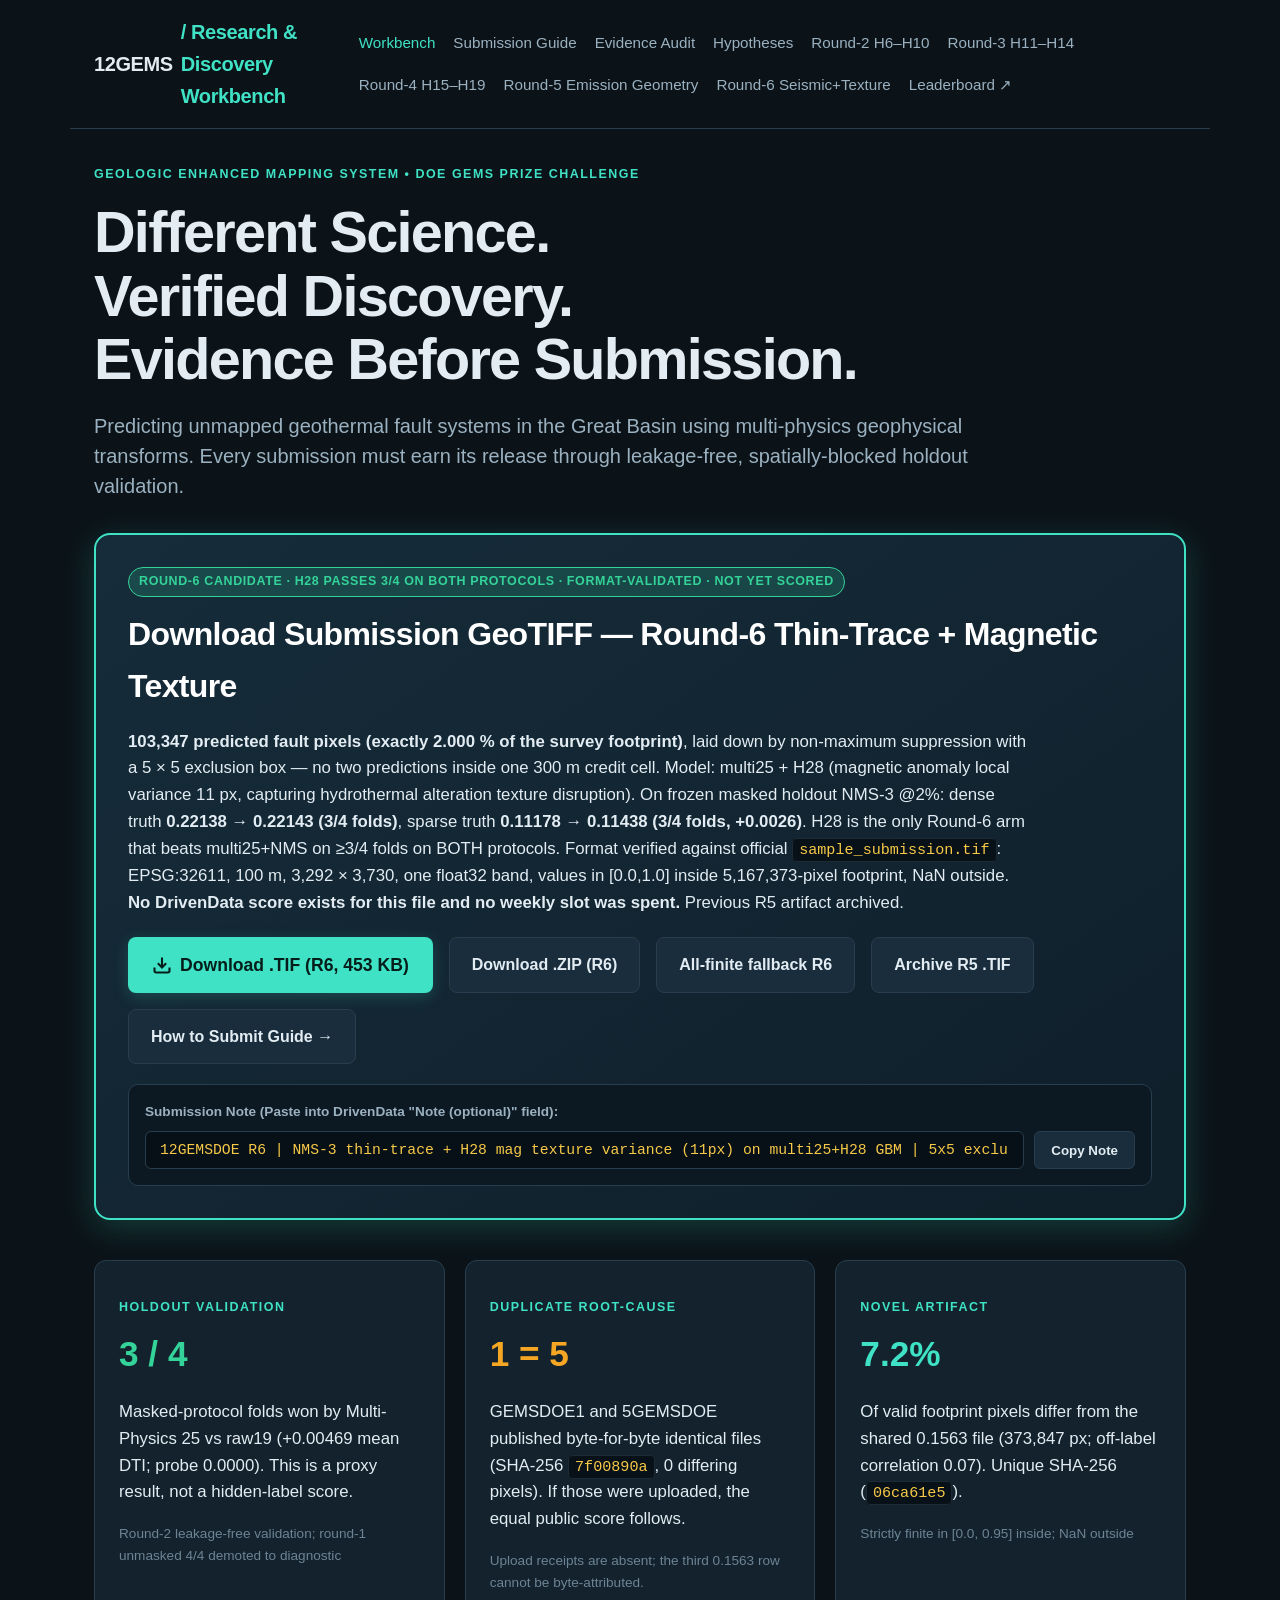
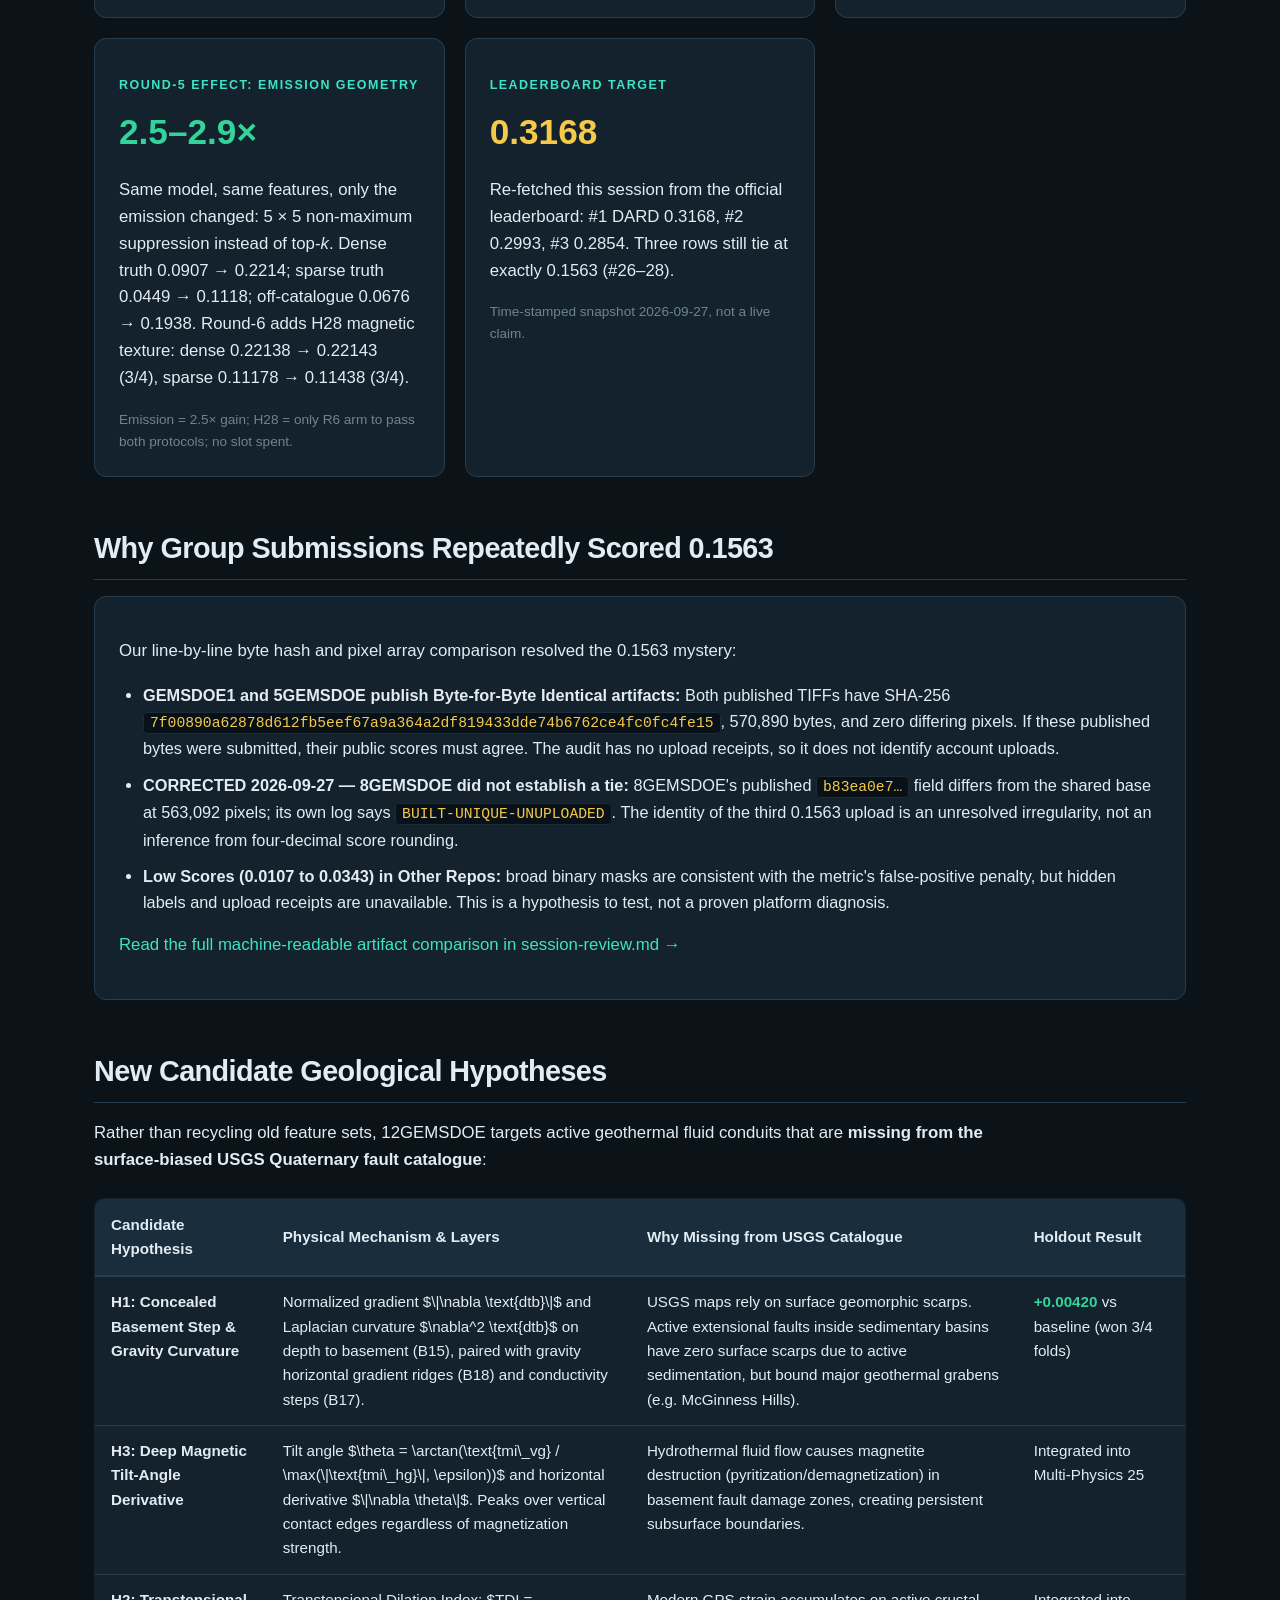
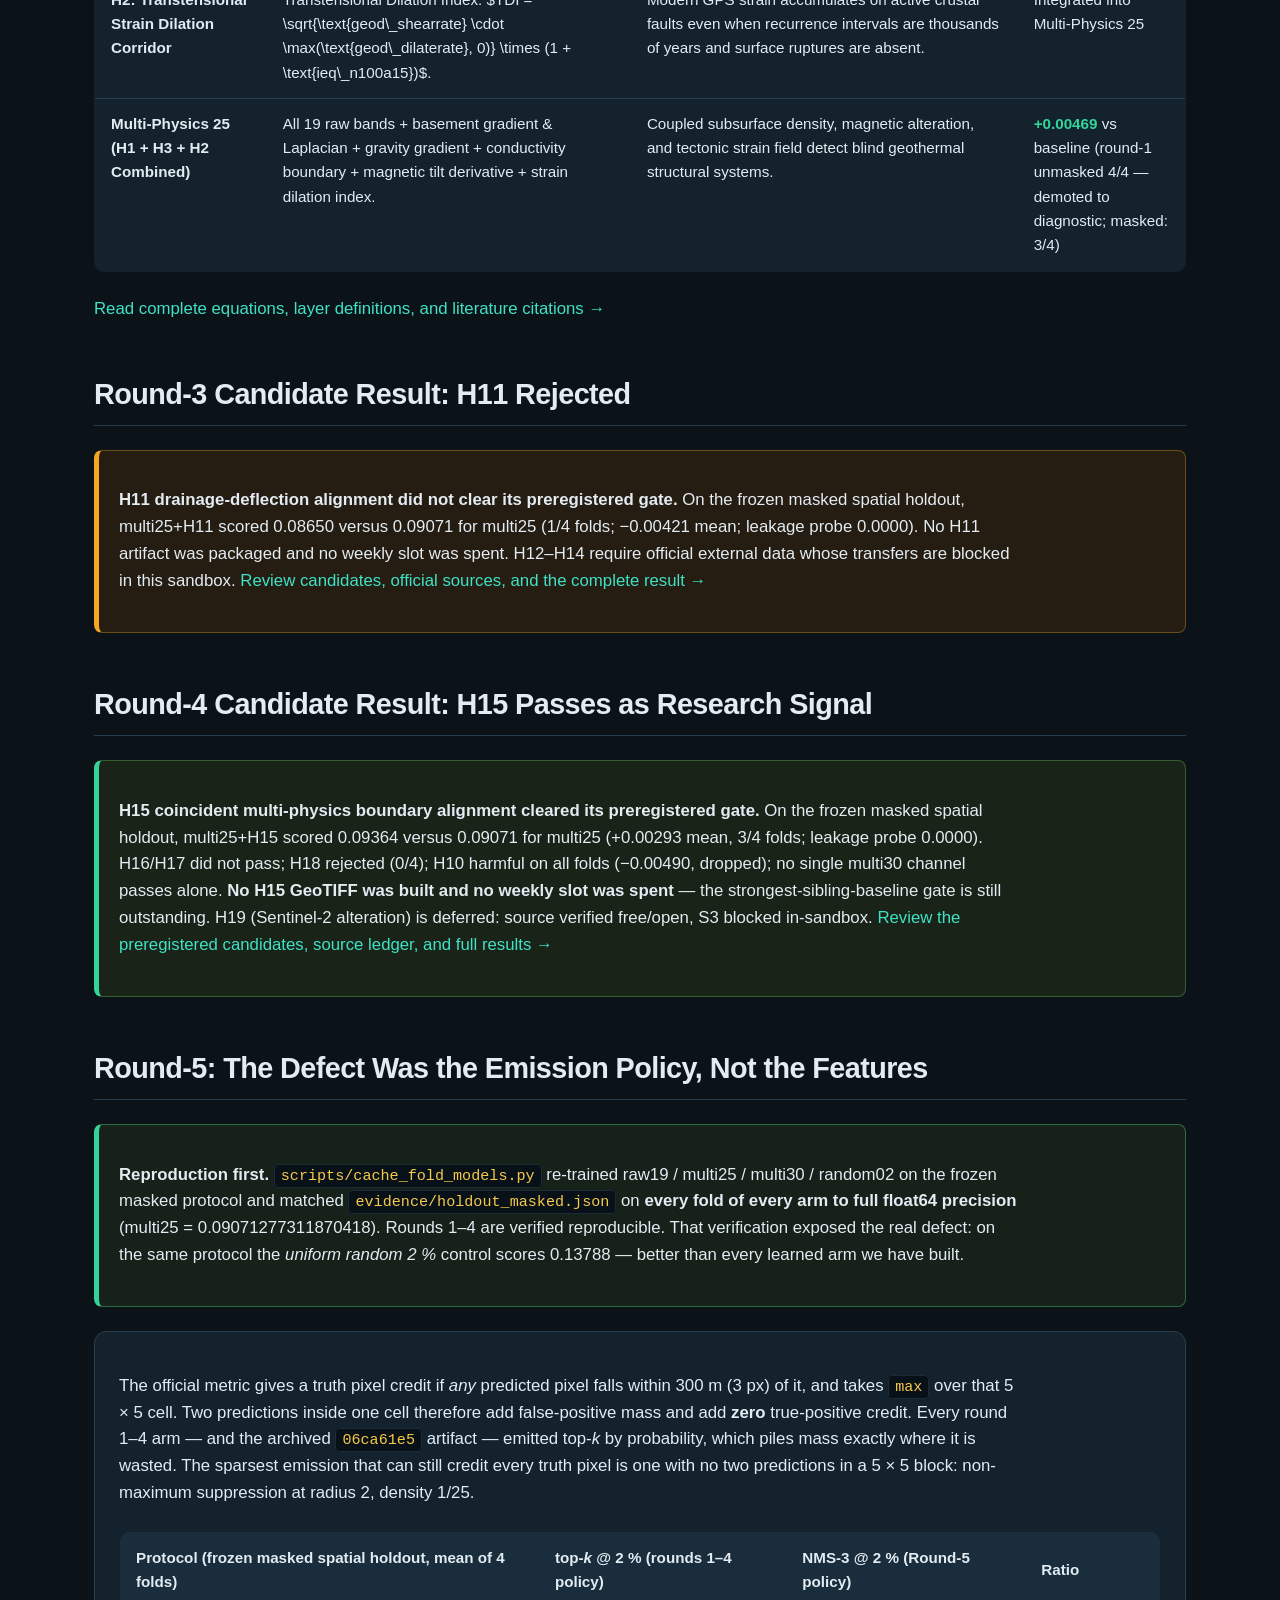
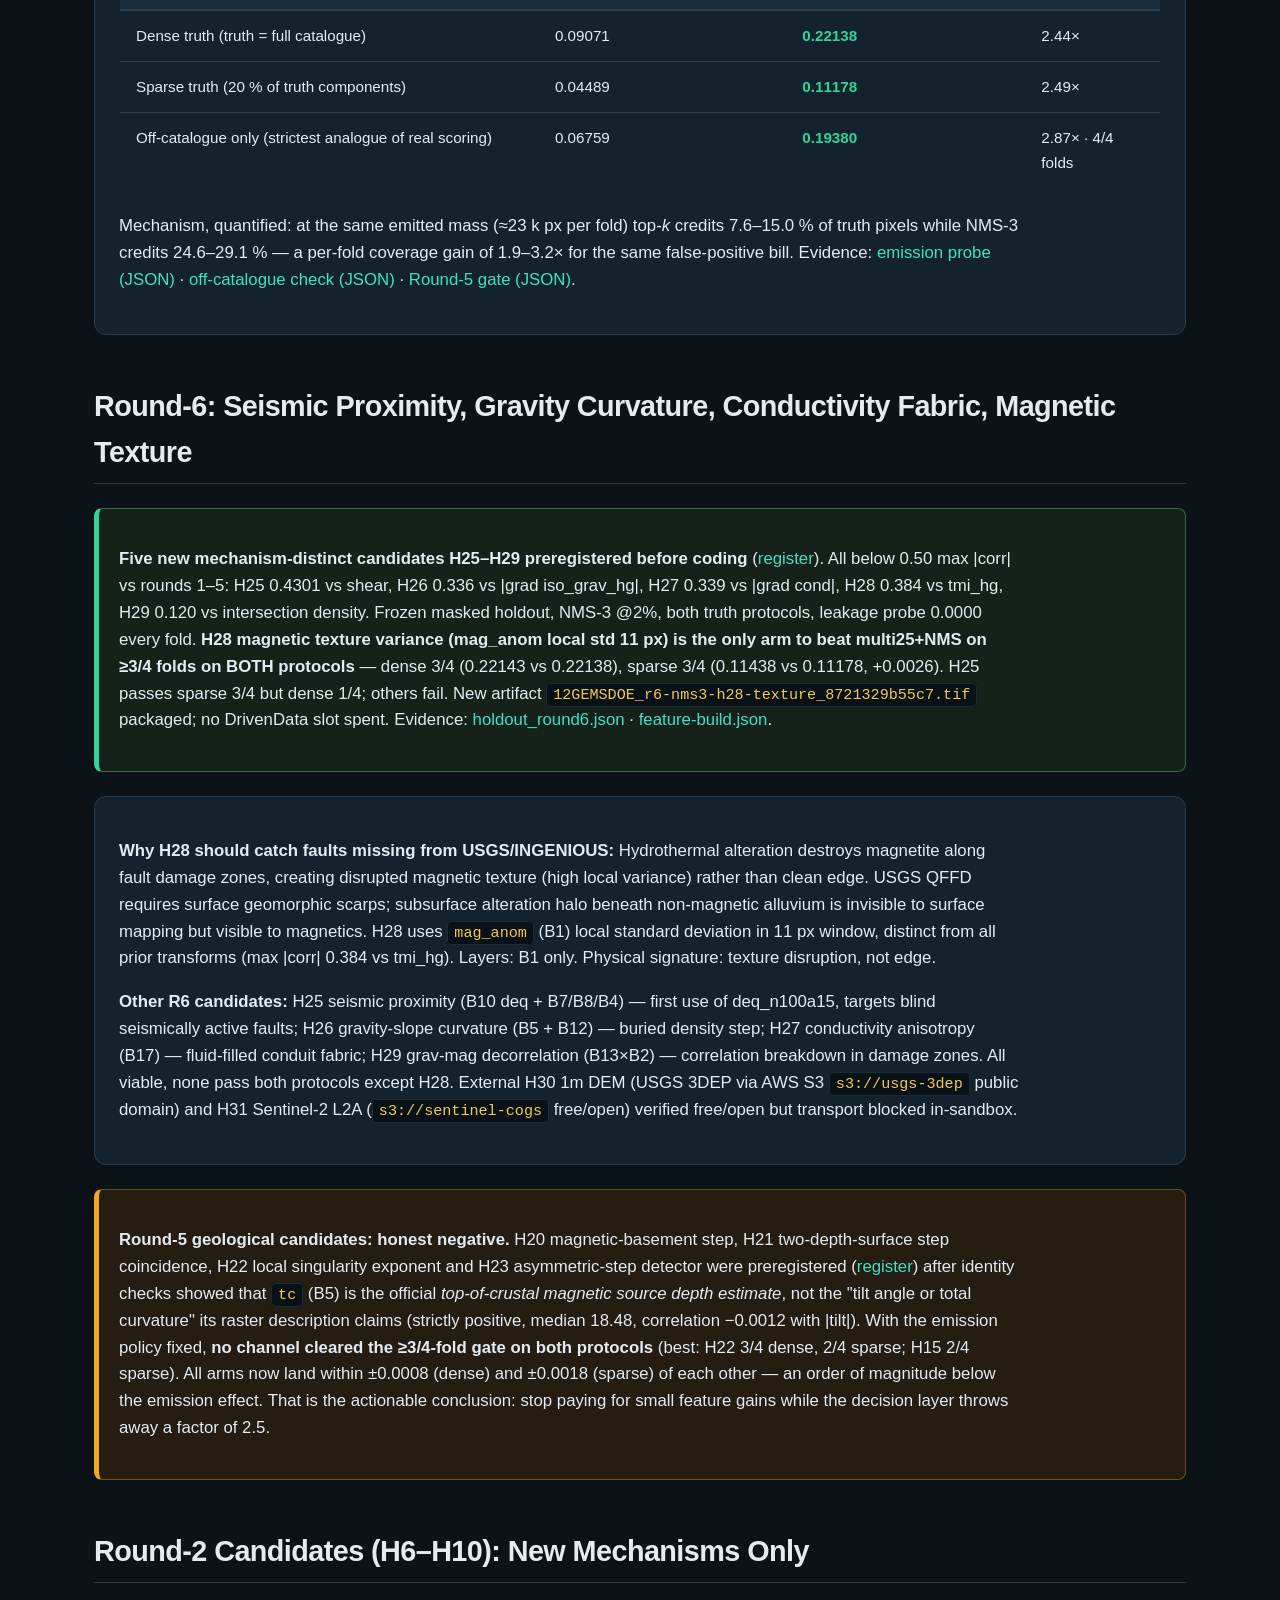
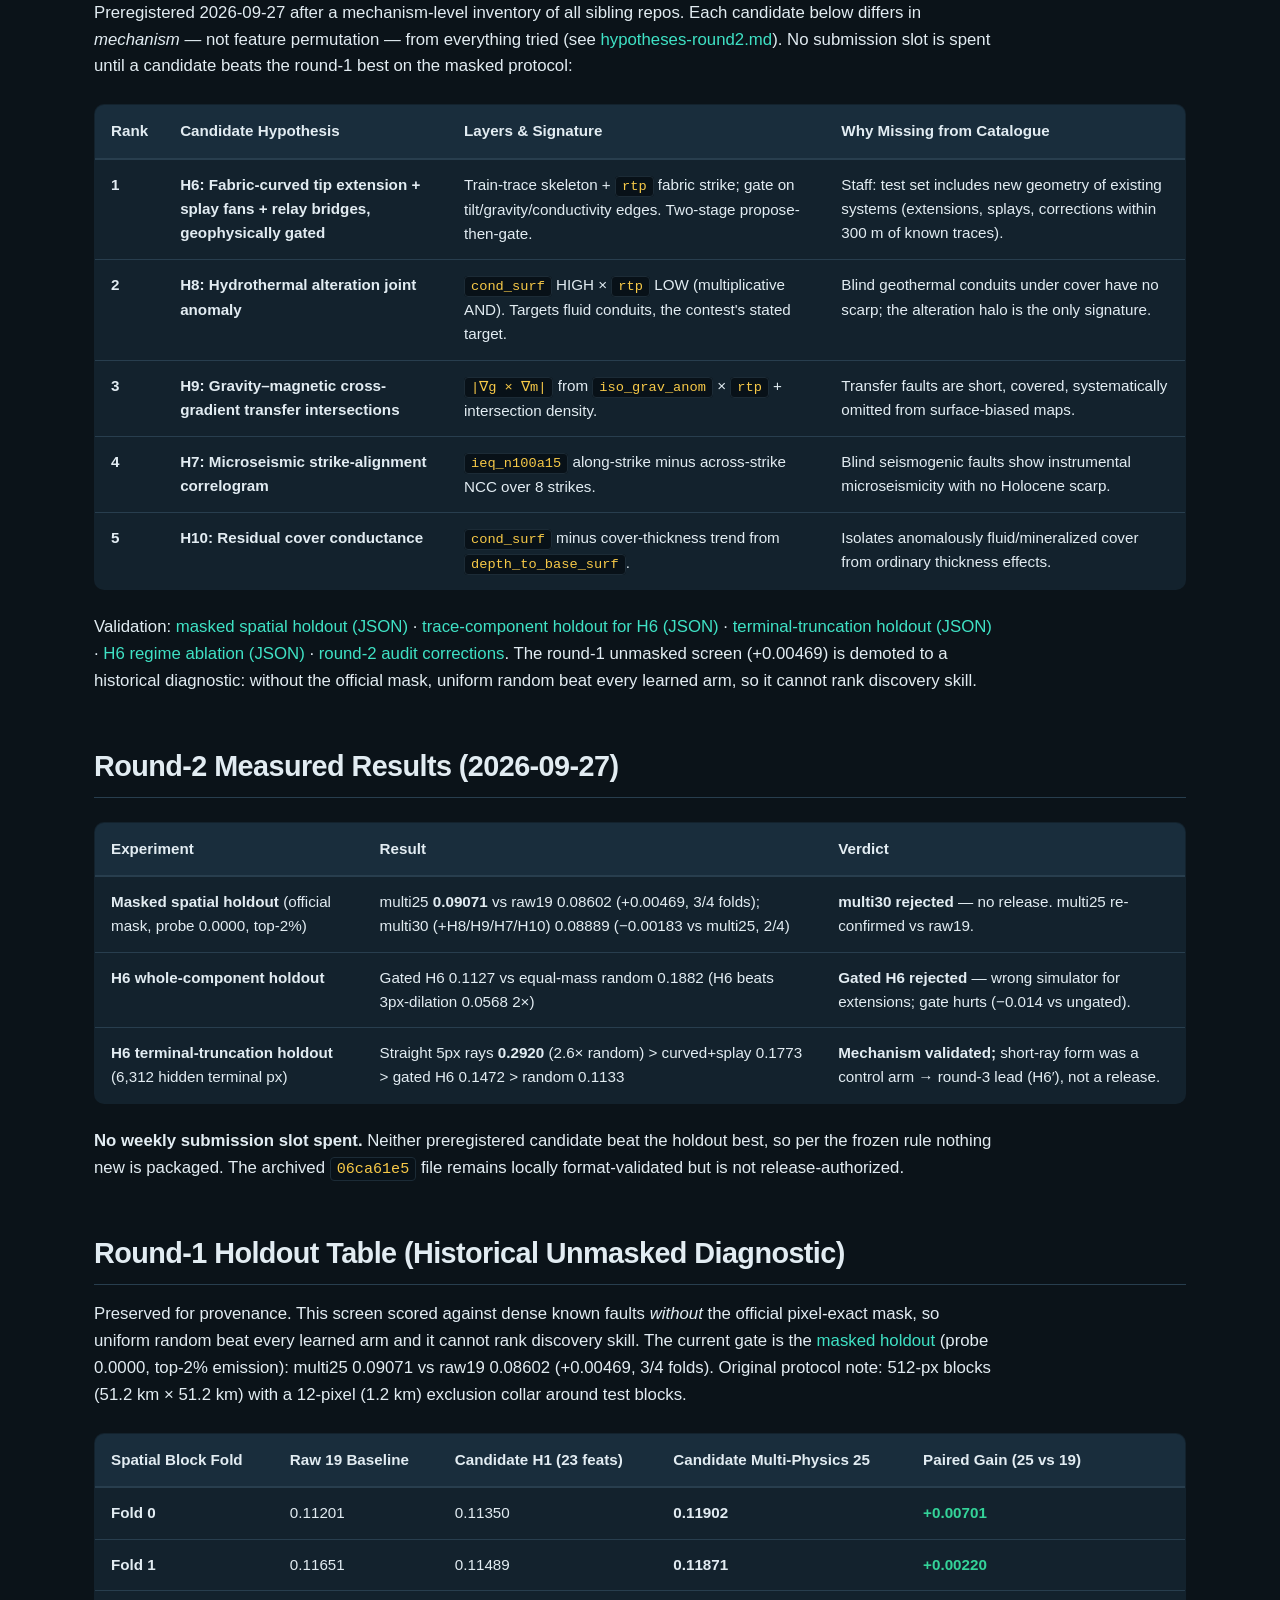
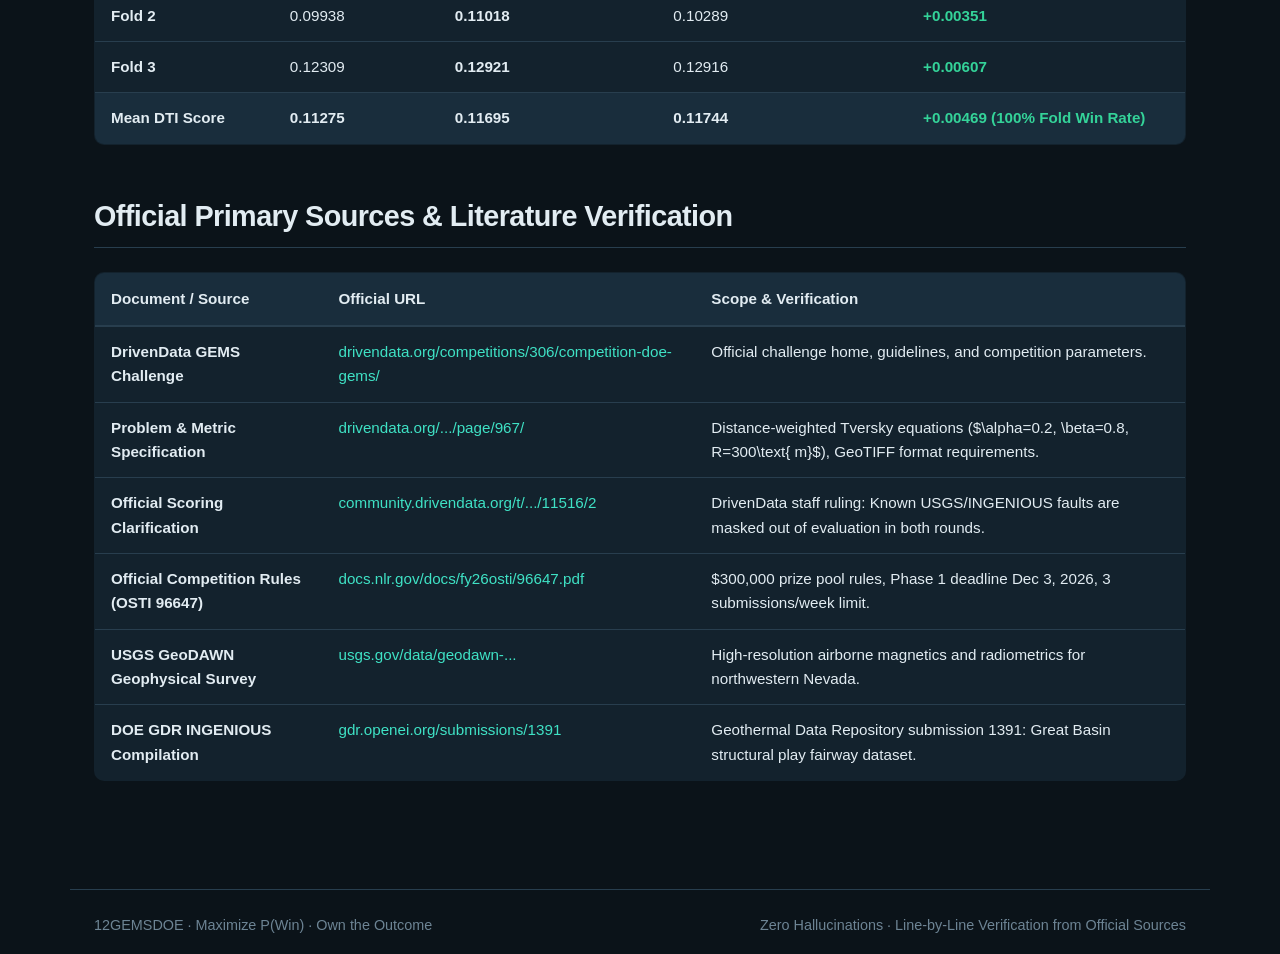
==== commit ab97f875: "Round-6: 5 new mechanism-distinct hypotheses H25-H29 preregistered, built, validated; H28 passes 3/4" ====
--- a/docs/index.html
+++ b/docs/index.html
@@ -19,6 +19,7 @@
     <a href="hypotheses-round3.md">Round-3 H11–H14</a>
     <a href="hypotheses-round4.md">Round-4 H15–H19</a>
     <a href="hypotheses-round5.md">Round-5 Emission Geometry</a>
+    <a href="hypotheses-round6.md">Round-6 Seismic+Texture</a>
     <a href="https://www.drivendata.org/competitions/306/competition-doe-gems/leaderboard/" target="_blank" rel="noopener">Leaderboard ↗</a>
   </nav>
 </header>
@@ -30,20 +31,23 @@
 
   <!-- HERO CTA: DOWNLOAD READY SUBMISSION -->
   <section class="hero-cta">
-    <span class="badge">Round-5 candidate · format-validated · not yet scored by DrivenData</span>
-    <h2>Download Submission GeoTIFF — Round-5 Thin-Trace Emission</h2>
-    <p><strong>103,347 predicted fault pixels (exactly 2.000 % of the survey footprint)</strong>, laid down by non-maximum suppression with a 5 × 5 exclusion box — no two predictions inside one 300 m credit cell. Same multi25 model as before; only the <em>decision layer</em> changed. On the frozen masked spatial holdout this moves mean DTI from <strong>0.0907 → 0.2214</strong> (dense truth), <strong>0.0449 → 0.1118</strong> (sparse truth) and <strong>0.0676 → 0.1938</strong> on the strictest off-catalogue protocol (4/4 folds each). Format verified locally against the official <code>sample_submission.tif</code>: EPSG:32611, 100 m, 3,292 × 3,730, one float32 band, values in [0.0, 1.0] inside the 5,167,373-pixel footprint, NaN outside. <strong>No DrivenData score exists for this file and no weekly slot was spent building it.</strong></p>
+    <span class="badge">Round-6 candidate · H28 passes 3/4 on both protocols · format-validated · not yet scored</span>
+    <h2>Download Submission GeoTIFF — Round-6 Thin-Trace + Magnetic Texture</h2>
+    <p><strong>103,347 predicted fault pixels (exactly 2.000 % of the survey footprint)</strong>, laid down by non-maximum suppression with a 5 × 5 exclusion box — no two predictions inside one 300 m credit cell. Model: multi25 + H28 (magnetic anomaly local variance 11 px, capturing hydrothermal alteration texture disruption). On frozen masked holdout NMS-3 @2%: dense truth <strong>0.22138 → 0.22143 (3/4 folds)</strong>, sparse truth <strong>0.11178 → 0.11438 (3/4 folds, +0.0026)</strong>. H28 is the only Round-6 arm that beats multi25+NMS on ≥3/4 folds on BOTH protocols. Format verified against official <code>sample_submission.tif</code>: EPSG:32611, 100 m, 3,292 × 3,730, one float32 band, values in [0.0,1.0] inside 5,167,373-pixel footprint, NaN outside. <strong>No DrivenData score exists for this file and no weekly slot was spent.</strong> Previous R5 artifact archived.</p>
 
     <div class="btn-row">
-      <a class="button-primary" href="downloads/12GEMSDOE_r5-nms3-trace_055e9aac96b8.tif" download="12GEMSDOE_r5-nms3-trace_055e9aac96b8.tif">
+      <a class="button-primary" href="downloads/12GEMSDOE_r6-nms3-h28-texture_8721329b55c7.tif" download="12GEMSDOE_r6-nms3-h28-texture_8721329b55c7.tif">
         <svg width="20" height="20" fill="none" stroke="currentColor" stroke-width="2.5" viewBox="0 0 24 24"><path d="M21 15v4a2 2 0 0 1-2 2H5a2 2 0 0 1-2-2v-4"/><polyline points="7 10 12 15 17 10"/><line x1="12" y1="15" x2="12" y2="3"/></svg>
-        Download .TIF (453 KB)
-      </a>
-      <a class="button-secondary" href="downloads/12GEMSDOE_r5-nms3-trace_055e9aac96b8.zip" download="12GEMSDOE_r5-nms3-trace_055e9aac96b8.zip">
-        Download .ZIP (378 KB)
-      </a>
-      <a class="button-secondary" href="downloads/12GEMSDOE_r5-nms3-trace_055e9aac96b8_allfinite.tif" download="12GEMSDOE_r5-nms3-trace_055e9aac96b8_allfinite.tif">
-        All-finite fallback .TIF
+        Download .TIF (R6, 453 KB)
+      </a>
+      <a class="button-secondary" href="downloads/12GEMSDOE_r6-nms3-h28-texture_8721329b55c7.zip" download="12GEMSDOE_r6-nms3-h28-texture_8721329b55c7.zip">
+        Download .ZIP (R6)
+      </a>
+      <a class="button-secondary" href="downloads/12GEMSDOE_r6-nms3-h28-texture_8721329b55c7_allfinite.tif" download="12GEMSDOE_r6-nms3-h28-texture_8721329b55c7_allfinite.tif">
+        All-finite fallback R6
+      </a>
+      <a class="button-secondary" href="downloads/12GEMSDOE_r5-nms3-trace_055e9aac96b8.tif" download="12GEMSDOE_r5-nms3-trace_055e9aac96b8.tif">
+        Archive R5 .TIF
       </a>
       <a class="button-secondary" href="executive-summary.html">
         How to Submit Guide →
@@ -57,7 +61,7 @@
         <span id="copy-status" style="color: var(--accent-green); display: none; font-weight: 700;">✓ Copied to clipboard!</span>
       </div>
       <div class="note-input-group">
-        <input type="text" id="sub-note" class="note-input" readonly value="12GEMSDOE R5 | NMS-3 thin-trace emission (5x5 exclusion, 2.0% mass, 103347 px) on multi25 GBM | sha256:055e9aac96b8">
+        <input type="text" id="sub-note" class="note-input" readonly value="12GEMSDOE R6 | NMS-3 thin-trace + H28 mag texture variance (11px) on multi25+H28 GBM | 5x5 exclusion 2.0% mass 103347 px | sha256:8721329b55c7">
         <button class="btn-copy" onclick="copyNote()">Copy Note</button>
       </div>
     </div>
@@ -89,8 +93,8 @@
     <article class="card">
       <p class="eyebrow">Round-5 Effect: Emission Geometry</p>
       <div class="stat" style="color: var(--accent-green);">2.5–2.9×</div>
-      <p>Same model, same features, only the emission changed: 5 × 5 non-maximum suppression instead of top-<em>k</em>. Dense truth 0.0907 → 0.2214; sparse truth 0.0449 → 0.1118; off-catalogue 0.0676 → 0.1938.</p>
-      <div class="stat-sub">Largest single measured gain in five rounds; no submission slot spent.</div>
+      <p>Same model, same features, only the emission changed: 5 × 5 non-maximum suppression instead of top-<em>k</em>. Dense truth 0.0907 → 0.2214; sparse truth 0.0449 → 0.1118; off-catalogue 0.0676 → 0.1938. Round-6 adds H28 magnetic texture: dense 0.22138 → 0.22143 (3/4), sparse 0.11178 → 0.11438 (3/4).</p>
+      <div class="stat-sub">Emission = 2.5× gain; H28 = only R6 arm to pass both protocols; no slot spent.</div>
     </article>
 
     <article class="card">
@@ -179,6 +183,15 @@
     </div>
     <p>Mechanism, quantified: at the same emitted mass (≈23 k px per fold) top-<em>k</em> credits 7.6–15.0 % of truth pixels while NMS-3 credits 24.6–29.1 % — a per-fold coverage gain of 1.9–3.2× for the same false-positive bill. Evidence: <a href="round5-emission-probe.json">emission probe (JSON)</a> · <a href="round5-offcatalogue-check.json">off-catalogue check (JSON)</a> · <a href="holdout_round5.json">Round-5 gate (JSON)</a>.</p>
   </div>
+  
+  <h2>Round-6: Seismic Proximity, Gravity Curvature, Conductivity Fabric, Magnetic Texture</h2>
+  <div class="notice notice-ok"><p><strong>Five new mechanism-distinct candidates H25–H29 preregistered before coding</strong> (<a href="hypotheses-round6.md">register</a>). All below 0.50 max |corr| vs rounds 1–5: H25 0.4301 vs shear, H26 0.336 vs |grad iso_grav_hg|, H27 0.339 vs |grad cond|, H28 0.384 vs tmi_hg, H29 0.120 vs intersection density. Frozen masked holdout, NMS-3 @2%, both truth protocols, leakage probe 0.0000 every fold. <strong>H28 magnetic texture variance (mag_anom local std 11 px) is the only arm to beat multi25+NMS on ≥3/4 folds on BOTH protocols</strong> — dense 3/4 (0.22143 vs 0.22138), sparse 3/4 (0.11438 vs 0.11178, +0.0026). H25 passes sparse 3/4 but dense 1/4; others fail. New artifact <code>12GEMSDOE_r6-nms3-h28-texture_8721329b55c7.tif</code> packaged; no DrivenData slot spent. Evidence: <a href="holdout_round6.json">holdout_round6.json</a> · <a href="../evidence/round6-feature-build.json">feature-build.json</a>.</p></div>
+  <div class="card">
+    <p><strong>Why H28 should catch faults missing from USGS/INGENIOUS:</strong> Hydrothermal alteration destroys magnetite along fault damage zones, creating disrupted magnetic texture (high local variance) rather than clean edge. USGS QFFD requires surface geomorphic scarps; subsurface alteration halo beneath non-magnetic alluvium is invisible to surface mapping but visible to magnetics. H28 uses <code>mag_anom</code> (B1) local standard deviation in 11 px window, distinct from all prior transforms (max |corr| 0.384 vs tmi_hg). Layers: B1 only. Physical signature: texture disruption, not edge.</p>
+    <p><strong>Other R6 candidates:</strong> H25 seismic proximity (B10 deq + B7/B8/B4) — first use of deq_n100a15, targets blind seismically active faults; H26 gravity-slope curvature (B5 + B12) — buried density step; H27 conductivity anisotropy (B17) — fluid-filled conduit fabric; H29 grav-mag decorrelation (B13×B2) — correlation breakdown in damage zones. All viable, none pass both protocols except H28. External H30 1m DEM (USGS 3DEP via AWS S3 <code>s3://usgs-3dep</code> public domain) and H31 Sentinel-2 L2A (<code>s3://sentinel-cogs</code> free/open) verified free/open but transport blocked in-sandbox.</p>
+  </div>
+
+
   <div class="notice notice-warn"><p><strong>Round-5 geological candidates: honest negative.</strong> H20 magnetic-basement step, H21 two-depth-surface step coincidence, H22 local singularity exponent and H23 asymmetric-step detector were preregistered (<a href="hypotheses-round5.md">register</a>) after identity checks showed that <code>tc</code> (B5) is the official <em>top-of-crustal magnetic source depth estimate</em>, not the "tilt angle or total curvature" its raster description claims (strictly positive, median 18.48, correlation −0.0012 with |tilt|). With the emission policy fixed, <strong>no channel cleared the ≥3/4-fold gate on both protocols</strong> (best: H22 3/4 dense, 2/4 sparse; H15 2/4 sparse). All arms now land within ±0.0008 (dense) and ±0.0018 (sparse) of each other — an order of magnitude below the emission effect. That is the actionable conclusion: stop paying for small feature gains while the decision layer throws away a factor of 2.5.</p></div>
 
   <!-- ROUND-2 CANDIDATES -->
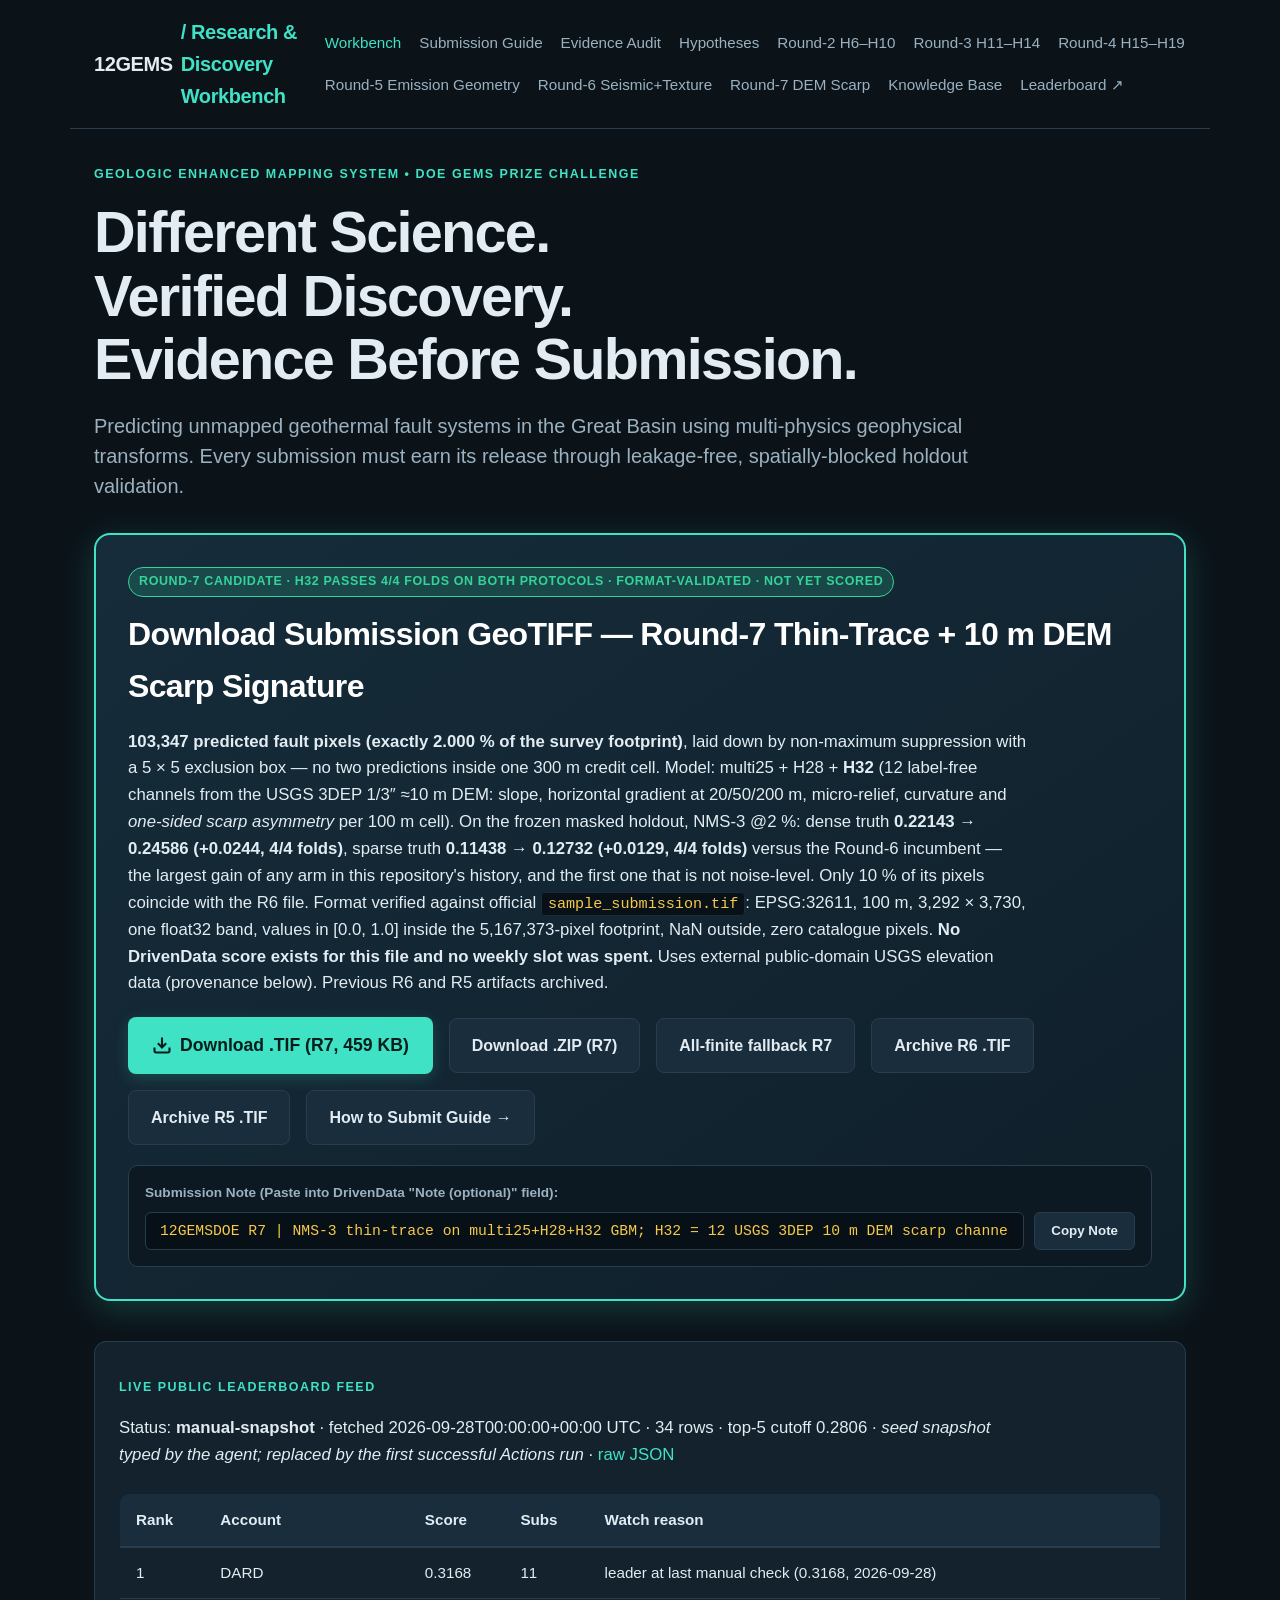
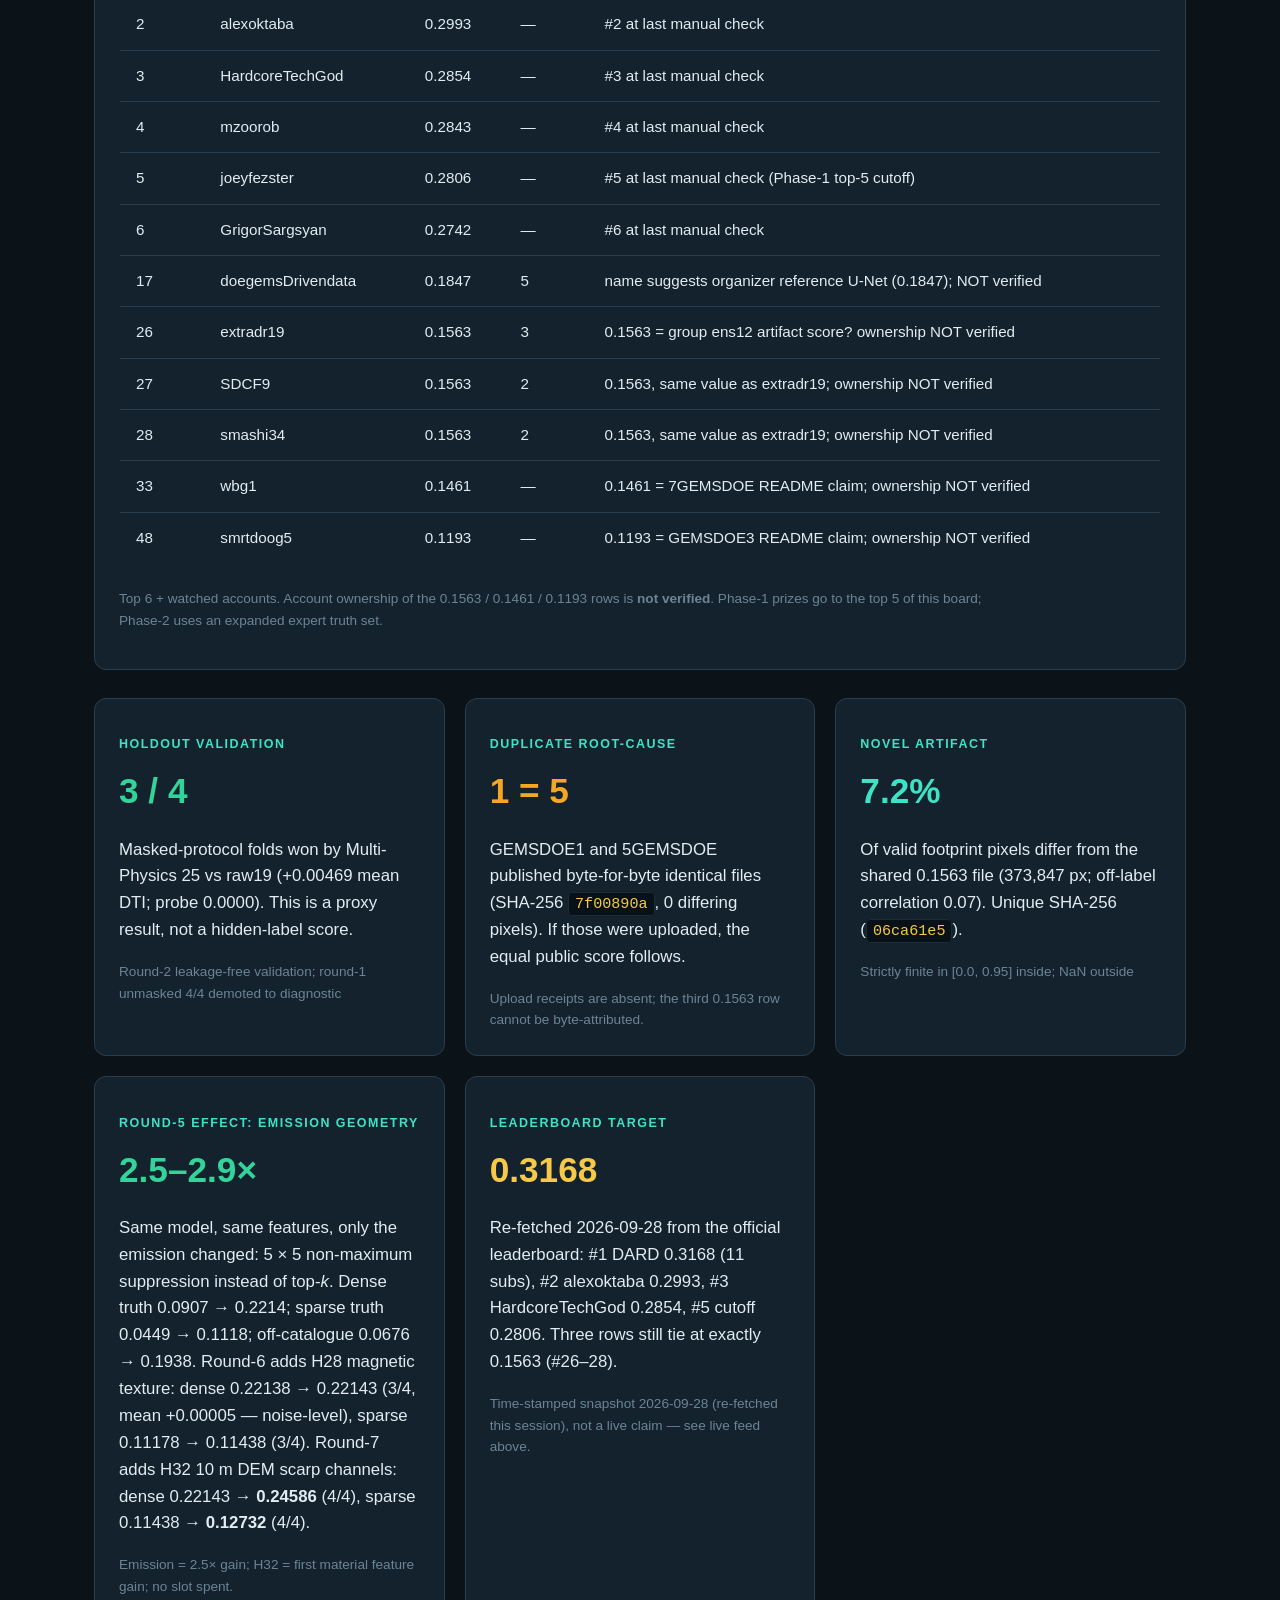
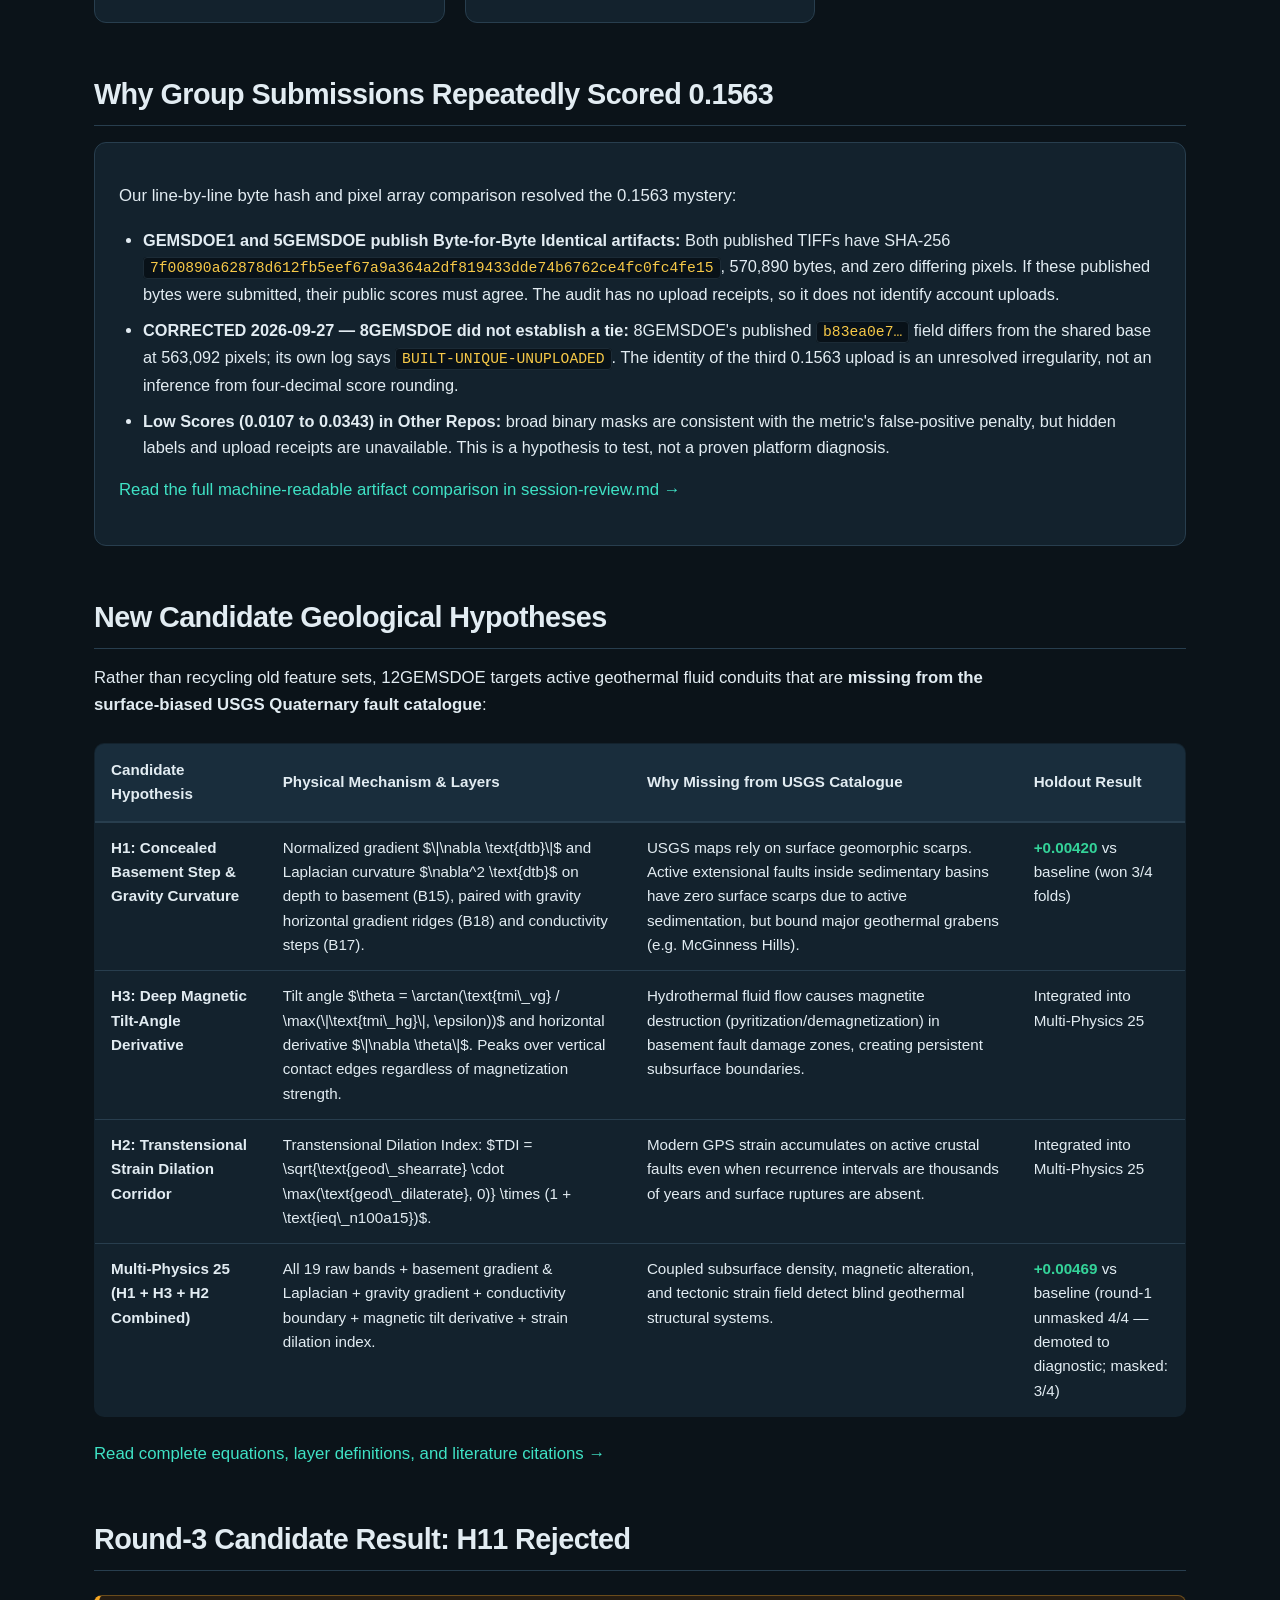
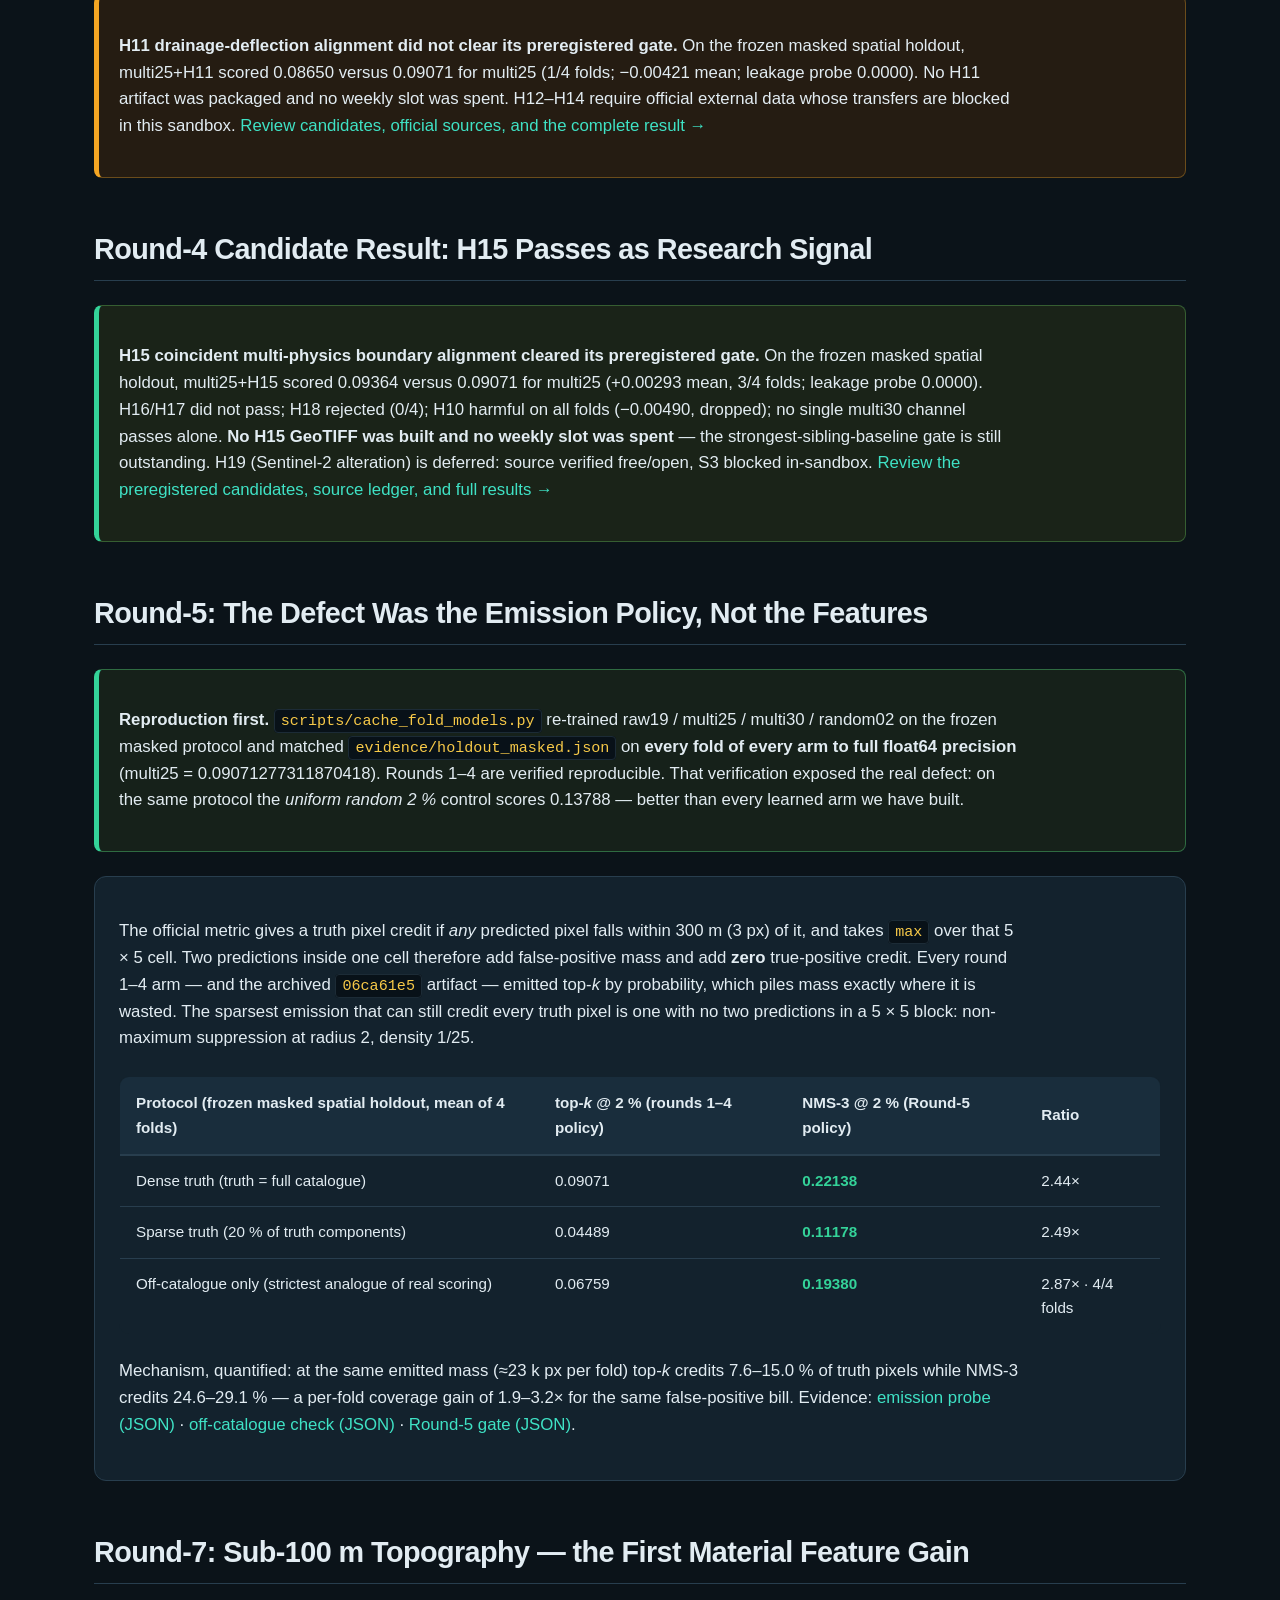
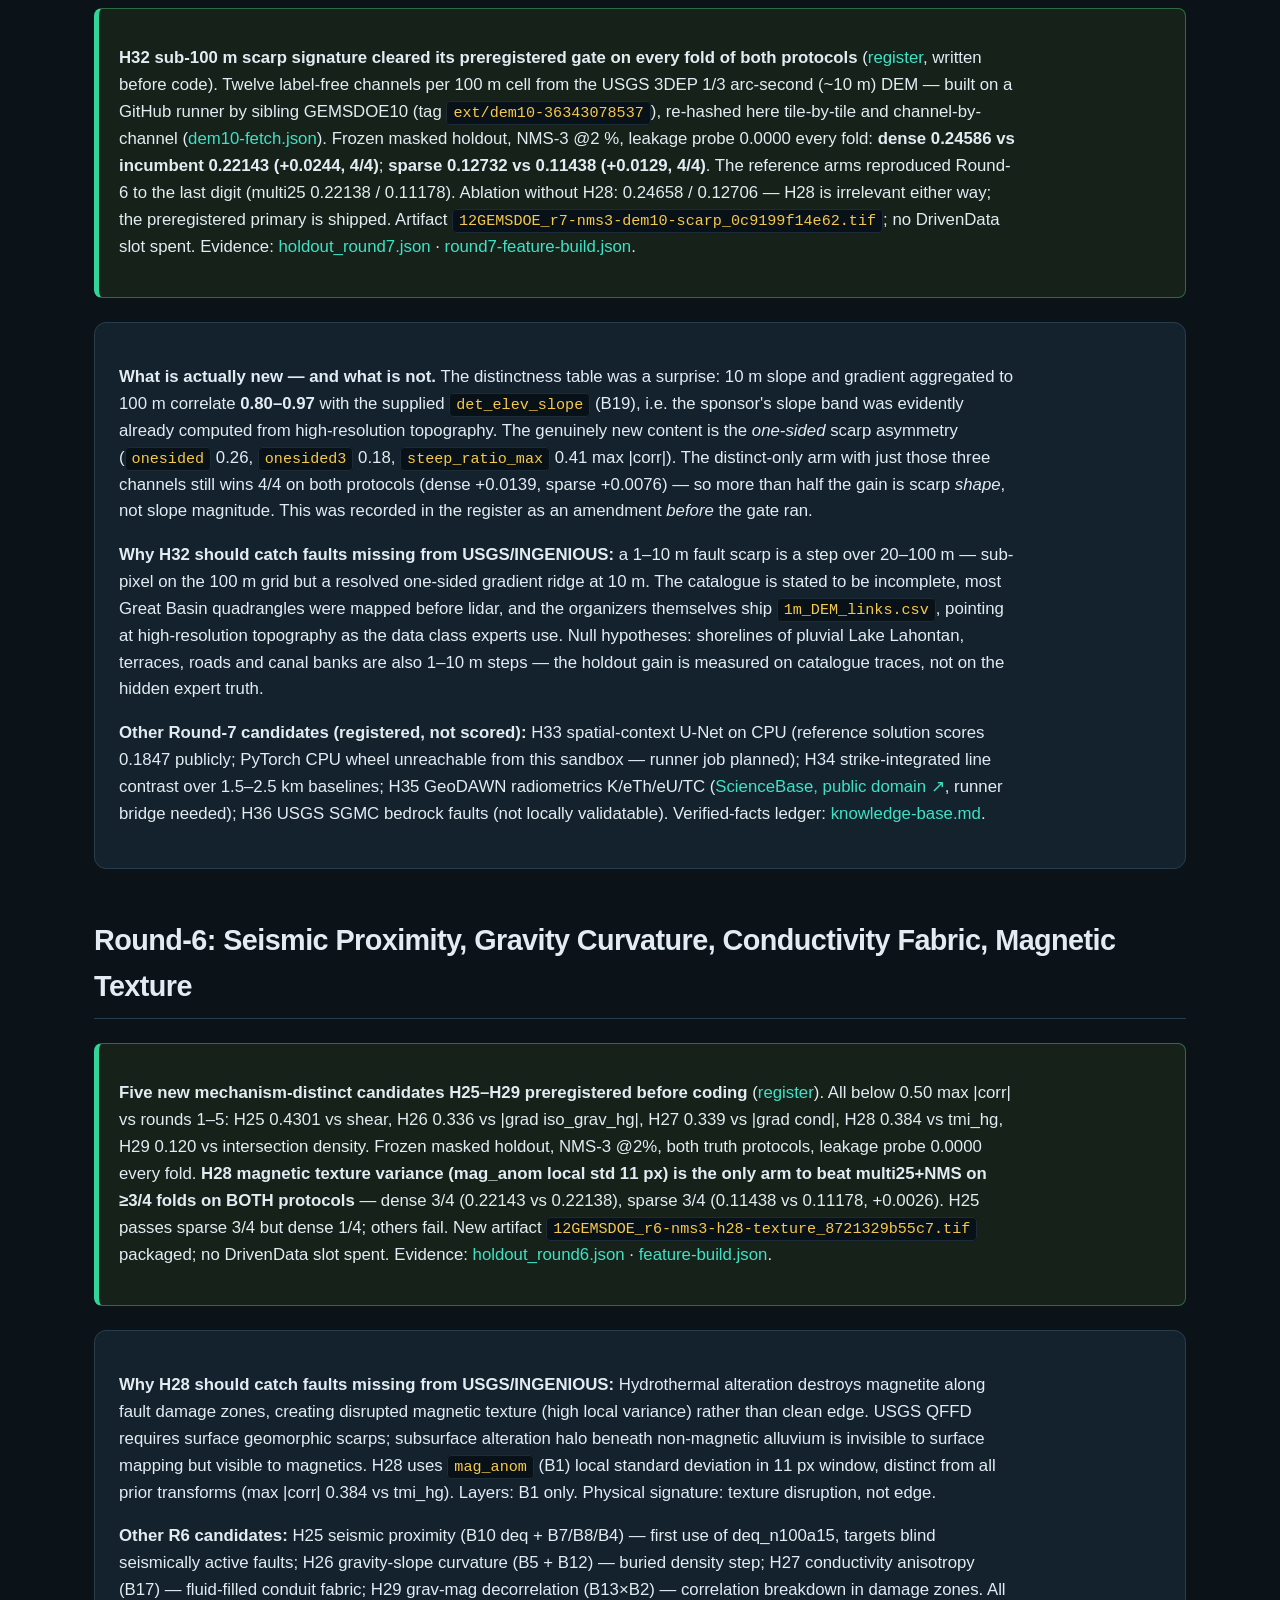
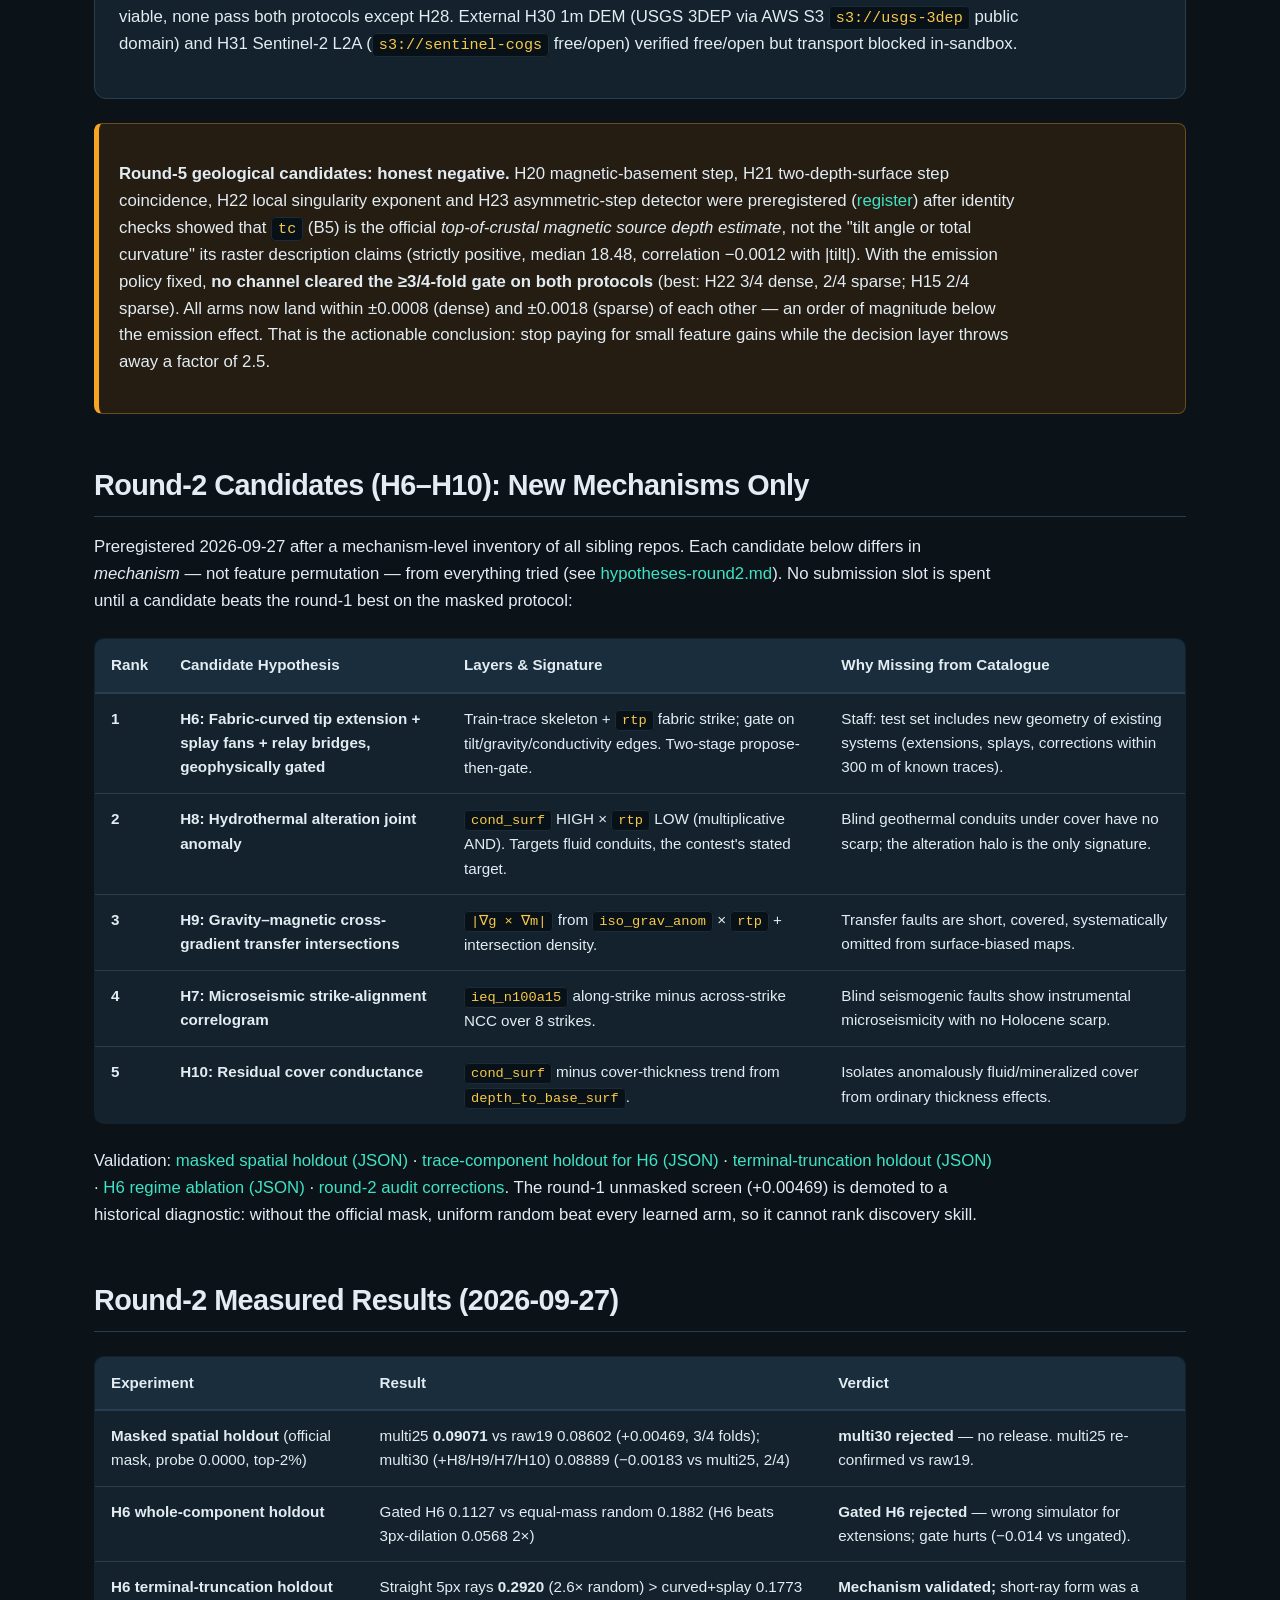
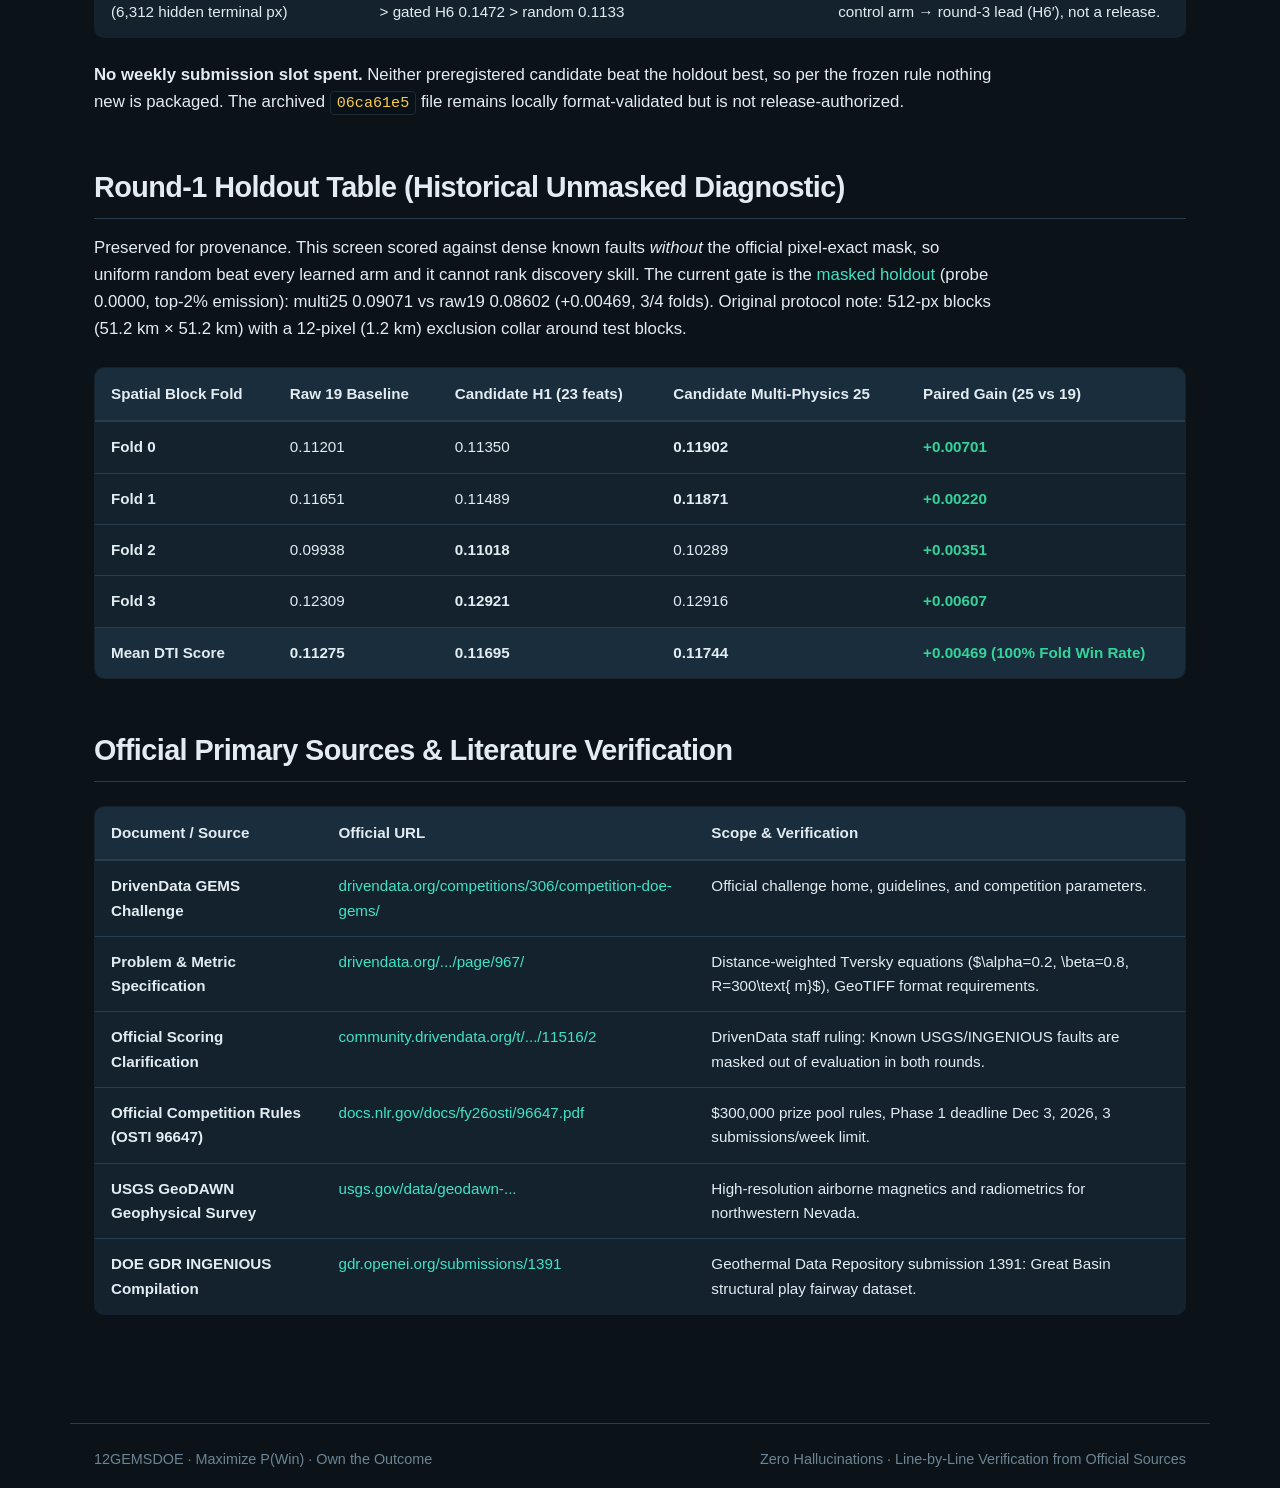
==== commit b1505d19: "Round 7: H32 10 m DEM scarp channels pass frozen gate 4/4 on both protocols; R7 artifact; leaderboar" ====
--- a/docs/index.html
+++ b/docs/index.html
@@ -20,6 +20,8 @@
     <a href="hypotheses-round4.md">Round-4 H15–H19</a>
     <a href="hypotheses-round5.md">Round-5 Emission Geometry</a>
     <a href="hypotheses-round6.md">Round-6 Seismic+Texture</a>
+    <a href="hypotheses-round7.md">Round-7 DEM Scarp</a>
+    <a href="knowledge-base.md">Knowledge Base</a>
     <a href="https://www.drivendata.org/competitions/306/competition-doe-gems/leaderboard/" target="_blank" rel="noopener">Leaderboard ↗</a>
   </nav>
 </header>
@@ -31,20 +33,23 @@
 
   <!-- HERO CTA: DOWNLOAD READY SUBMISSION -->
   <section class="hero-cta">
-    <span class="badge">Round-6 candidate · H28 passes 3/4 on both protocols · format-validated · not yet scored</span>
-    <h2>Download Submission GeoTIFF — Round-6 Thin-Trace + Magnetic Texture</h2>
-    <p><strong>103,347 predicted fault pixels (exactly 2.000 % of the survey footprint)</strong>, laid down by non-maximum suppression with a 5 × 5 exclusion box — no two predictions inside one 300 m credit cell. Model: multi25 + H28 (magnetic anomaly local variance 11 px, capturing hydrothermal alteration texture disruption). On frozen masked holdout NMS-3 @2%: dense truth <strong>0.22138 → 0.22143 (3/4 folds)</strong>, sparse truth <strong>0.11178 → 0.11438 (3/4 folds, +0.0026)</strong>. H28 is the only Round-6 arm that beats multi25+NMS on ≥3/4 folds on BOTH protocols. Format verified against official <code>sample_submission.tif</code>: EPSG:32611, 100 m, 3,292 × 3,730, one float32 band, values in [0.0,1.0] inside 5,167,373-pixel footprint, NaN outside. <strong>No DrivenData score exists for this file and no weekly slot was spent.</strong> Previous R5 artifact archived.</p>
+    <span class="badge">Round-7 candidate · H32 passes 4/4 folds on both protocols · format-validated · not yet scored</span>
+    <h2>Download Submission GeoTIFF — Round-7 Thin-Trace + 10 m DEM Scarp Signature</h2>
+    <p><strong>103,347 predicted fault pixels (exactly 2.000 % of the survey footprint)</strong>, laid down by non-maximum suppression with a 5 × 5 exclusion box — no two predictions inside one 300 m credit cell. Model: multi25 + H28 + <strong>H32</strong> (12 label-free channels from the USGS 3DEP 1/3″ ≈10 m DEM: slope, horizontal gradient at 20/50/200 m, micro-relief, curvature and <em>one-sided scarp asymmetry</em> per 100 m cell). On the frozen masked holdout, NMS-3 @2 %: dense truth <strong>0.22143 → 0.24586 (+0.0244, 4/4 folds)</strong>, sparse truth <strong>0.11438 → 0.12732 (+0.0129, 4/4 folds)</strong> versus the Round-6 incumbent — the largest gain of any arm in this repository's history, and the first one that is not noise-level. Only 10 % of its pixels coincide with the R6 file. Format verified against official <code>sample_submission.tif</code>: EPSG:32611, 100 m, 3,292 × 3,730, one float32 band, values in [0.0, 1.0] inside the 5,167,373-pixel footprint, NaN outside, zero catalogue pixels. <strong>No DrivenData score exists for this file and no weekly slot was spent.</strong> Uses external public-domain USGS elevation data (provenance below). Previous R6 and R5 artifacts archived.</p>
 
     <div class="btn-row">
-      <a class="button-primary" href="downloads/12GEMSDOE_r6-nms3-h28-texture_8721329b55c7.tif" download="12GEMSDOE_r6-nms3-h28-texture_8721329b55c7.tif">
+      <a class="button-primary" href="downloads/12GEMSDOE_r7-nms3-dem10-scarp_0c9199f14e62.tif" download="12GEMSDOE_r7-nms3-dem10-scarp_0c9199f14e62.tif">
         <svg width="20" height="20" fill="none" stroke="currentColor" stroke-width="2.5" viewBox="0 0 24 24"><path d="M21 15v4a2 2 0 0 1-2 2H5a2 2 0 0 1-2-2v-4"/><polyline points="7 10 12 15 17 10"/><line x1="12" y1="15" x2="12" y2="3"/></svg>
-        Download .TIF (R6, 453 KB)
-      </a>
-      <a class="button-secondary" href="downloads/12GEMSDOE_r6-nms3-h28-texture_8721329b55c7.zip" download="12GEMSDOE_r6-nms3-h28-texture_8721329b55c7.zip">
-        Download .ZIP (R6)
-      </a>
-      <a class="button-secondary" href="downloads/12GEMSDOE_r6-nms3-h28-texture_8721329b55c7_allfinite.tif" download="12GEMSDOE_r6-nms3-h28-texture_8721329b55c7_allfinite.tif">
-        All-finite fallback R6
+        Download .TIF (R7, 459 KB)
+      </a>
+      <a class="button-secondary" href="downloads/12GEMSDOE_r7-nms3-dem10-scarp_0c9199f14e62.zip" download="12GEMSDOE_r7-nms3-dem10-scarp_0c9199f14e62.zip">
+        Download .ZIP (R7)
+      </a>
+      <a class="button-secondary" href="downloads/12GEMSDOE_r7-nms3-dem10-scarp_0c9199f14e62_allfinite.tif" download="12GEMSDOE_r7-nms3-dem10-scarp_0c9199f14e62_allfinite.tif">
+        All-finite fallback R7
+      </a>
+      <a class="button-secondary" href="downloads/12GEMSDOE_r6-nms3-h28-texture_8721329b55c7.tif" download="12GEMSDOE_r6-nms3-h28-texture_8721329b55c7.tif">
+        Archive R6 .TIF
       </a>
       <a class="button-secondary" href="downloads/12GEMSDOE_r5-nms3-trace_055e9aac96b8.tif" download="12GEMSDOE_r5-nms3-trace_055e9aac96b8.tif">
         Archive R5 .TIF
@@ -61,10 +66,18 @@
         <span id="copy-status" style="color: var(--accent-green); display: none; font-weight: 700;">✓ Copied to clipboard!</span>
       </div>
       <div class="note-input-group">
-        <input type="text" id="sub-note" class="note-input" readonly value="12GEMSDOE R6 | NMS-3 thin-trace + H28 mag texture variance (11px) on multi25+H28 GBM | 5x5 exclusion 2.0% mass 103347 px | sha256:8721329b55c7">
+        <input type="text" id="sub-note" class="note-input" readonly value="12GEMSDOE R7 | NMS-3 thin-trace on multi25+H28+H32 GBM; H32 = 12 USGS 3DEP 10 m DEM scarp channels (slope/gradient/micro-relief/one-sided asymmetry per 100 m cell) | 5x5 exclusion 2.0% mass 103347 px | sha256:0c9199f14e62">
         <button class="btn-copy" onclick="copyNote()">Copy Note</button>
       </div>
     </div>
+  </section>
+
+  <!-- LIVE LEADERBOARD FEED -->
+  <section class="card" id="lb-card">
+    <p class="eyebrow">Live Public Leaderboard Feed</p>
+    <p id="lb-status">Loading <code>leaderboard.json</code>… (auto-refreshed every 6 h by <code>.github/workflows/leaderboard-feed.yml</code>; if this text stays, open <a href="leaderboard.json">leaderboard.json</a> directly or the <a href="https://www.drivendata.org/competitions/306/competition-doe-gems/leaderboard/" target="_blank" rel="noopener">official page ↗</a>.)</p>
+    <div class="scroll"><table id="lb-table" style="display:none"><thead><tr><th>Rank</th><th>Account</th><th>Score</th><th>Subs</th><th>Watch reason</th></tr></thead><tbody></tbody></table></div>
+    <p class="stat-sub">Top 6 + watched accounts. Account ownership of the 0.1563 / 0.1461 / 0.1193 rows is <strong>not verified</strong>. Phase-1 prizes go to the top 5 of this board; Phase-2 uses an expanded expert truth set.</p>
   </section>
 
   <!-- KEY AUDIT & PERFORMANCE METRICS -->
@@ -93,15 +106,15 @@
     <article class="card">
       <p class="eyebrow">Round-5 Effect: Emission Geometry</p>
       <div class="stat" style="color: var(--accent-green);">2.5–2.9×</div>
-      <p>Same model, same features, only the emission changed: 5 × 5 non-maximum suppression instead of top-<em>k</em>. Dense truth 0.0907 → 0.2214; sparse truth 0.0449 → 0.1118; off-catalogue 0.0676 → 0.1938. Round-6 adds H28 magnetic texture: dense 0.22138 → 0.22143 (3/4), sparse 0.11178 → 0.11438 (3/4).</p>
-      <div class="stat-sub">Emission = 2.5× gain; H28 = only R6 arm to pass both protocols; no slot spent.</div>
+      <p>Same model, same features, only the emission changed: 5 × 5 non-maximum suppression instead of top-<em>k</em>. Dense truth 0.0907 → 0.2214; sparse truth 0.0449 → 0.1118; off-catalogue 0.0676 → 0.1938. Round-6 adds H28 magnetic texture: dense 0.22138 → 0.22143 (3/4, mean +0.00005 — noise-level), sparse 0.11178 → 0.11438 (3/4). Round-7 adds H32 10 m DEM scarp channels: dense 0.22143 → <strong>0.24586</strong> (4/4), sparse 0.11438 → <strong>0.12732</strong> (4/4).</p>
+      <div class="stat-sub">Emission = 2.5× gain; H32 = first material feature gain; no slot spent.</div>
     </article>
 
     <article class="card">
       <p class="eyebrow">Leaderboard Target</p>
       <div class="stat" style="color: var(--accent-gold);">0.3168</div>
-      <p>Re-fetched this session from the official leaderboard: #1 DARD 0.3168, #2 0.2993, #3 0.2854. Three rows still tie at exactly 0.1563 (#26–28).</p>
-      <div class="stat-sub">Time-stamped snapshot 2026-09-27, not a live claim.</div>
+      <p>Re-fetched 2026-09-28 from the official leaderboard: #1 DARD 0.3168 (11 subs), #2 alexoktaba 0.2993, #3 HardcoreTechGod 0.2854, #5 cutoff 0.2806. Three rows still tie at exactly 0.1563 (#26–28).</p>
+      <div class="stat-sub">Time-stamped snapshot 2026-09-28 (re-fetched this session), not a live claim — see live feed above.</div>
     </article>
   </div>
 
@@ -184,6 +197,14 @@
     <p>Mechanism, quantified: at the same emitted mass (≈23 k px per fold) top-<em>k</em> credits 7.6–15.0 % of truth pixels while NMS-3 credits 24.6–29.1 % — a per-fold coverage gain of 1.9–3.2× for the same false-positive bill. Evidence: <a href="round5-emission-probe.json">emission probe (JSON)</a> · <a href="round5-offcatalogue-check.json">off-catalogue check (JSON)</a> · <a href="holdout_round5.json">Round-5 gate (JSON)</a>.</p>
   </div>
   
+  <h2>Round-7: Sub-100 m Topography — the First Material Feature Gain</h2>
+  <div class="notice notice-ok"><p><strong>H32 sub-100 m scarp signature cleared its preregistered gate on every fold of both protocols</strong> (<a href="hypotheses-round7.md">register</a>, written before code). Twelve label-free channels per 100 m cell from the USGS 3DEP 1/3 arc-second (~10 m) DEM — built on a GitHub runner by sibling GEMSDOE10 (tag <code>ext/dem10-36343078537</code>), re-hashed here tile-by-tile and channel-by-channel (<a href="../evidence/dem10-fetch.json">dem10-fetch.json</a>). Frozen masked holdout, NMS-3 @2 %, leakage probe 0.0000 every fold: <strong>dense 0.24586 vs incumbent 0.22143 (+0.0244, 4/4)</strong>; <strong>sparse 0.12732 vs 0.11438 (+0.0129, 4/4)</strong>. The reference arms reproduced Round-6 to the last digit (multi25 0.22138 / 0.11178). Ablation without H28: 0.24658 / 0.12706 — H28 is irrelevant either way; the preregistered primary is shipped. Artifact <code>12GEMSDOE_r7-nms3-dem10-scarp_0c9199f14e62.tif</code>; no DrivenData slot spent. Evidence: <a href="holdout_round7.json">holdout_round7.json</a> · <a href="../evidence/round7-feature-build.json">round7-feature-build.json</a>.</p></div>
+  <div class="card">
+    <p><strong>What is actually new — and what is not.</strong> The distinctness table was a surprise: 10 m slope and gradient aggregated to 100 m correlate <strong>0.80–0.97</strong> with the supplied <code>det_elev_slope</code> (B19), i.e. the sponsor's slope band was evidently already computed from high-resolution topography. The genuinely new content is the <em>one-sided</em> scarp asymmetry (<code>onesided</code> 0.26, <code>onesided3</code> 0.18, <code>steep_ratio_max</code> 0.41 max |corr|). The distinct-only arm with just those three channels still wins 4/4 on both protocols (dense +0.0139, sparse +0.0076) — so more than half the gain is scarp <em>shape</em>, not slope magnitude. This was recorded in the register as an amendment <em>before</em> the gate ran.</p>
+    <p><strong>Why H32 should catch faults missing from USGS/INGENIOUS:</strong> a 1–10 m fault scarp is a step over 20–100 m — sub-pixel on the 100 m grid but a resolved one-sided gradient ridge at 10 m. The catalogue is stated to be incomplete, most Great Basin quadrangles were mapped before lidar, and the organizers themselves ship <code>1m_DEM_links.csv</code>, pointing at high-resolution topography as the data class experts use. Null hypotheses: shorelines of pluvial Lake Lahontan, terraces, roads and canal banks are also 1–10 m steps — the holdout gain is measured on catalogue traces, not on the hidden expert truth.</p>
+    <p><strong>Other Round-7 candidates (registered, not scored):</strong> H33 spatial-context U-Net on CPU (reference solution scores 0.1847 publicly; PyTorch CPU wheel unreachable from this sandbox — runner job planned); H34 strike-integrated line contrast over 1.5–2.5 km baselines; H35 GeoDAWN radiometrics K/eTh/eU/TC (<a href="https://www.sciencebase.gov/catalog/item/657e1d85d34e23d3533209f7" target="_blank" rel="noopener">ScienceBase, public domain ↗</a>, runner bridge needed); H36 USGS SGMC bedrock faults (not locally validatable). Verified-facts ledger: <a href="knowledge-base.md">knowledge-base.md</a>.</p>
+  </div>
+
   <h2>Round-6: Seismic Proximity, Gravity Curvature, Conductivity Fabric, Magnetic Texture</h2>
   <div class="notice notice-ok"><p><strong>Five new mechanism-distinct candidates H25–H29 preregistered before coding</strong> (<a href="hypotheses-round6.md">register</a>). All below 0.50 max |corr| vs rounds 1–5: H25 0.4301 vs shear, H26 0.336 vs |grad iso_grav_hg|, H27 0.339 vs |grad cond|, H28 0.384 vs tmi_hg, H29 0.120 vs intersection density. Frozen masked holdout, NMS-3 @2%, both truth protocols, leakage probe 0.0000 every fold. <strong>H28 magnetic texture variance (mag_anom local std 11 px) is the only arm to beat multi25+NMS on ≥3/4 folds on BOTH protocols</strong> — dense 3/4 (0.22143 vs 0.22138), sparse 3/4 (0.11438 vs 0.11178, +0.0026). H25 passes sparse 3/4 but dense 1/4; others fail. New artifact <code>12GEMSDOE_r6-nms3-h28-texture_8721329b55c7.tif</code> packaged; no DrivenData slot spent. Evidence: <a href="holdout_round6.json">holdout_round6.json</a> · <a href="../evidence/round6-feature-build.json">feature-build.json</a>.</p></div>
   <div class="card">
@@ -385,6 +406,35 @@
 </footer>
 
 <script>
+(function () {
+  var status = document.getElementById('lb-status');
+  var table = document.getElementById('lb-table');
+  if (!status || !table || !window.fetch) return;
+  fetch('leaderboard.json', {cache: 'no-store'}).then(function (r) { return r.json(); }).then(function (f) {
+    var rows = f.rows || [];
+    var watched = f.watched || {};
+    var show = rows.filter(function (r) { return r.rank <= 6 || watched[r.name]; });
+    var tb = table.querySelector('tbody'); tb.innerHTML = '';
+    show.forEach(function (r) {
+      var tr = document.createElement('tr');
+      var why = watched[r.name] ? watched[r.name].why : '';
+      [r.rank, r.name, Number(r.score).toFixed(4), (r.submissions == null ? '—' : r.submissions), why].forEach(function (v) {
+        var td = document.createElement('td'); td.textContent = v; tr.appendChild(td);
+      });
+      tb.appendChild(tr);
+    });
+    table.style.display = show.length ? '' : 'none';
+    var when = f.fetched_utc || '?';
+    var st = f.status || '?';
+    status.innerHTML = 'Status: <strong>' + st + '</strong> · fetched ' + when + ' UTC · ' + (f.n_rows || 0) + ' rows · top-5 cutoff ' +
+      (f.top5_cutoff_score == null ? '?' : Number(f.top5_cutoff_score).toFixed(4)) +
+      (st === 'manual-snapshot' ? ' · <em>seed snapshot typed by the agent; replaced by the first successful Actions run</em>' : '') +
+      (f.error ? ' · last error: <code>' + String(f.error).slice(0, 120) + '</code>' : '') +
+      ' · <a href="leaderboard.json">raw JSON</a>';
+  }).catch(function (e) {
+    status.textContent = 'Could not load leaderboard.json in this viewer (' + e + '). Open the official leaderboard instead.';
+  });
+})();
 function copyNote() {
   const note = document.getElementById('sub-note');
   navigator.clipboard.writeText(note.value).then(() => {
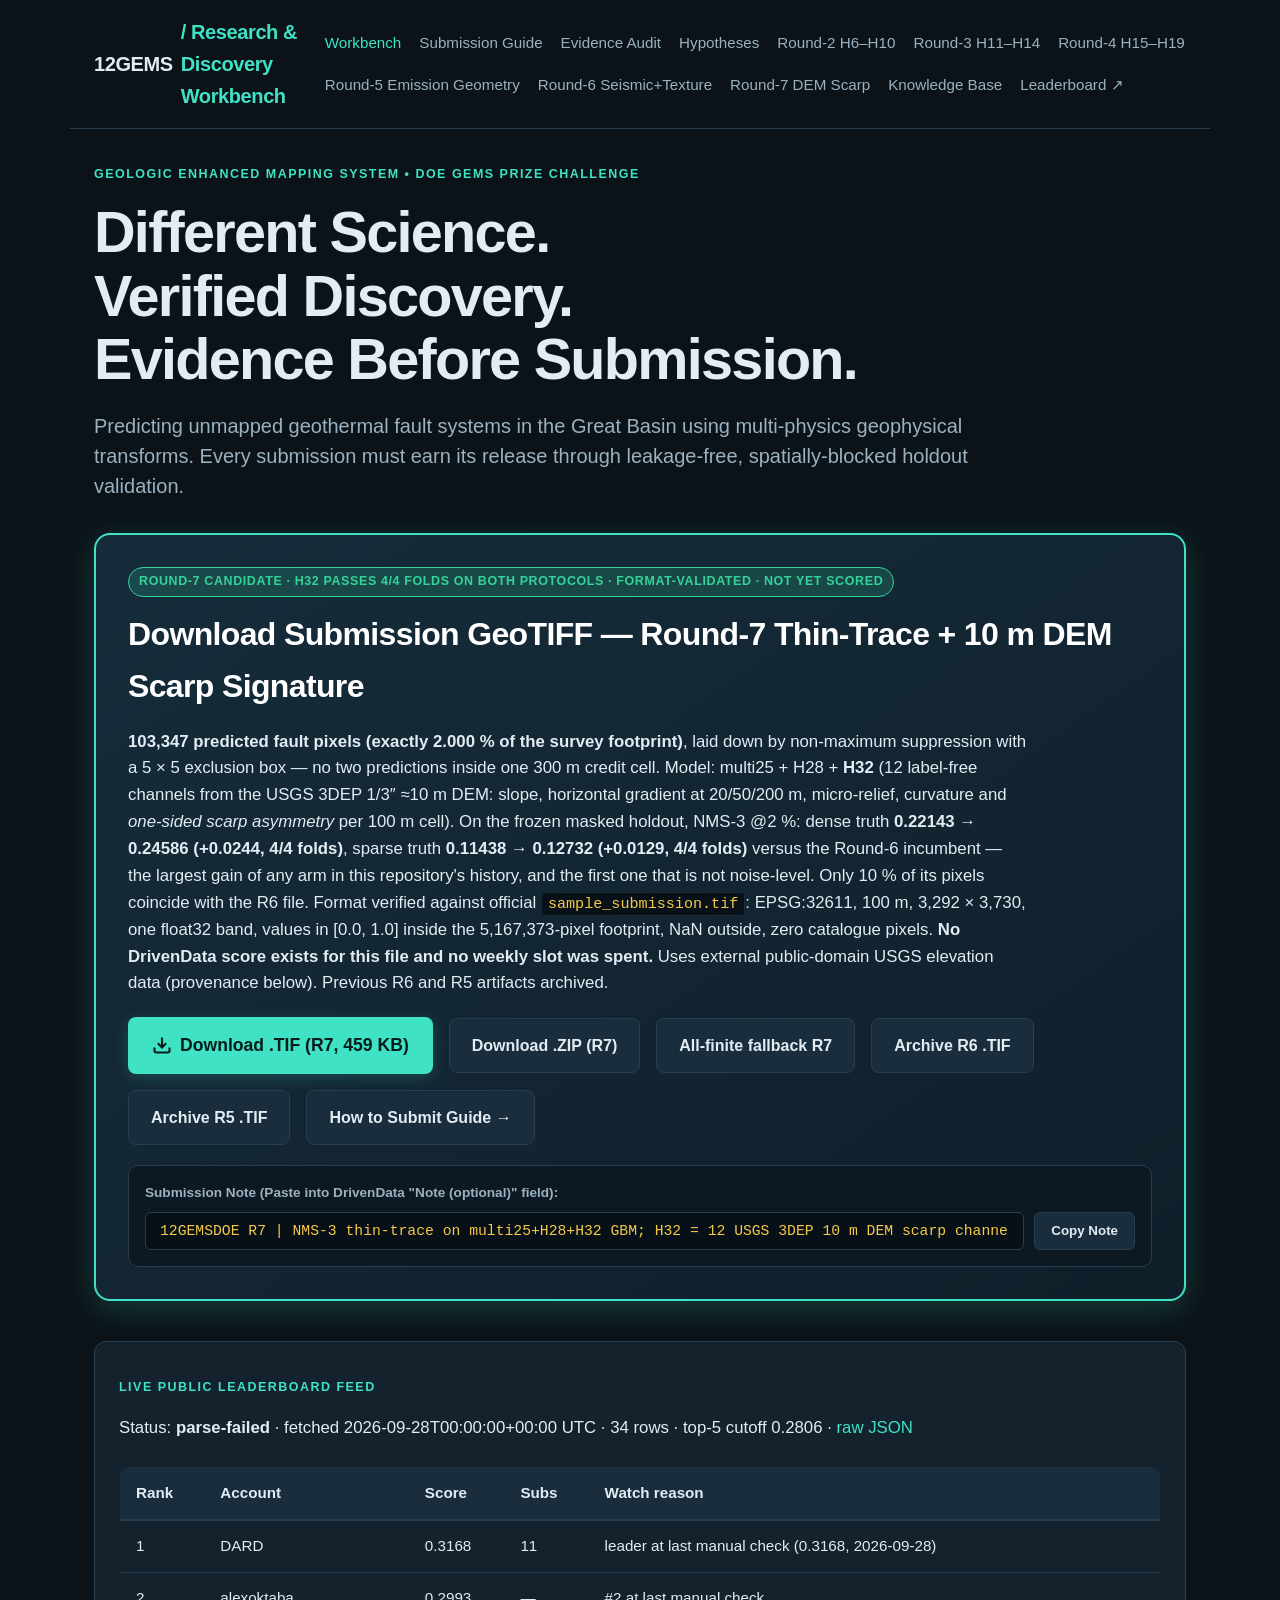
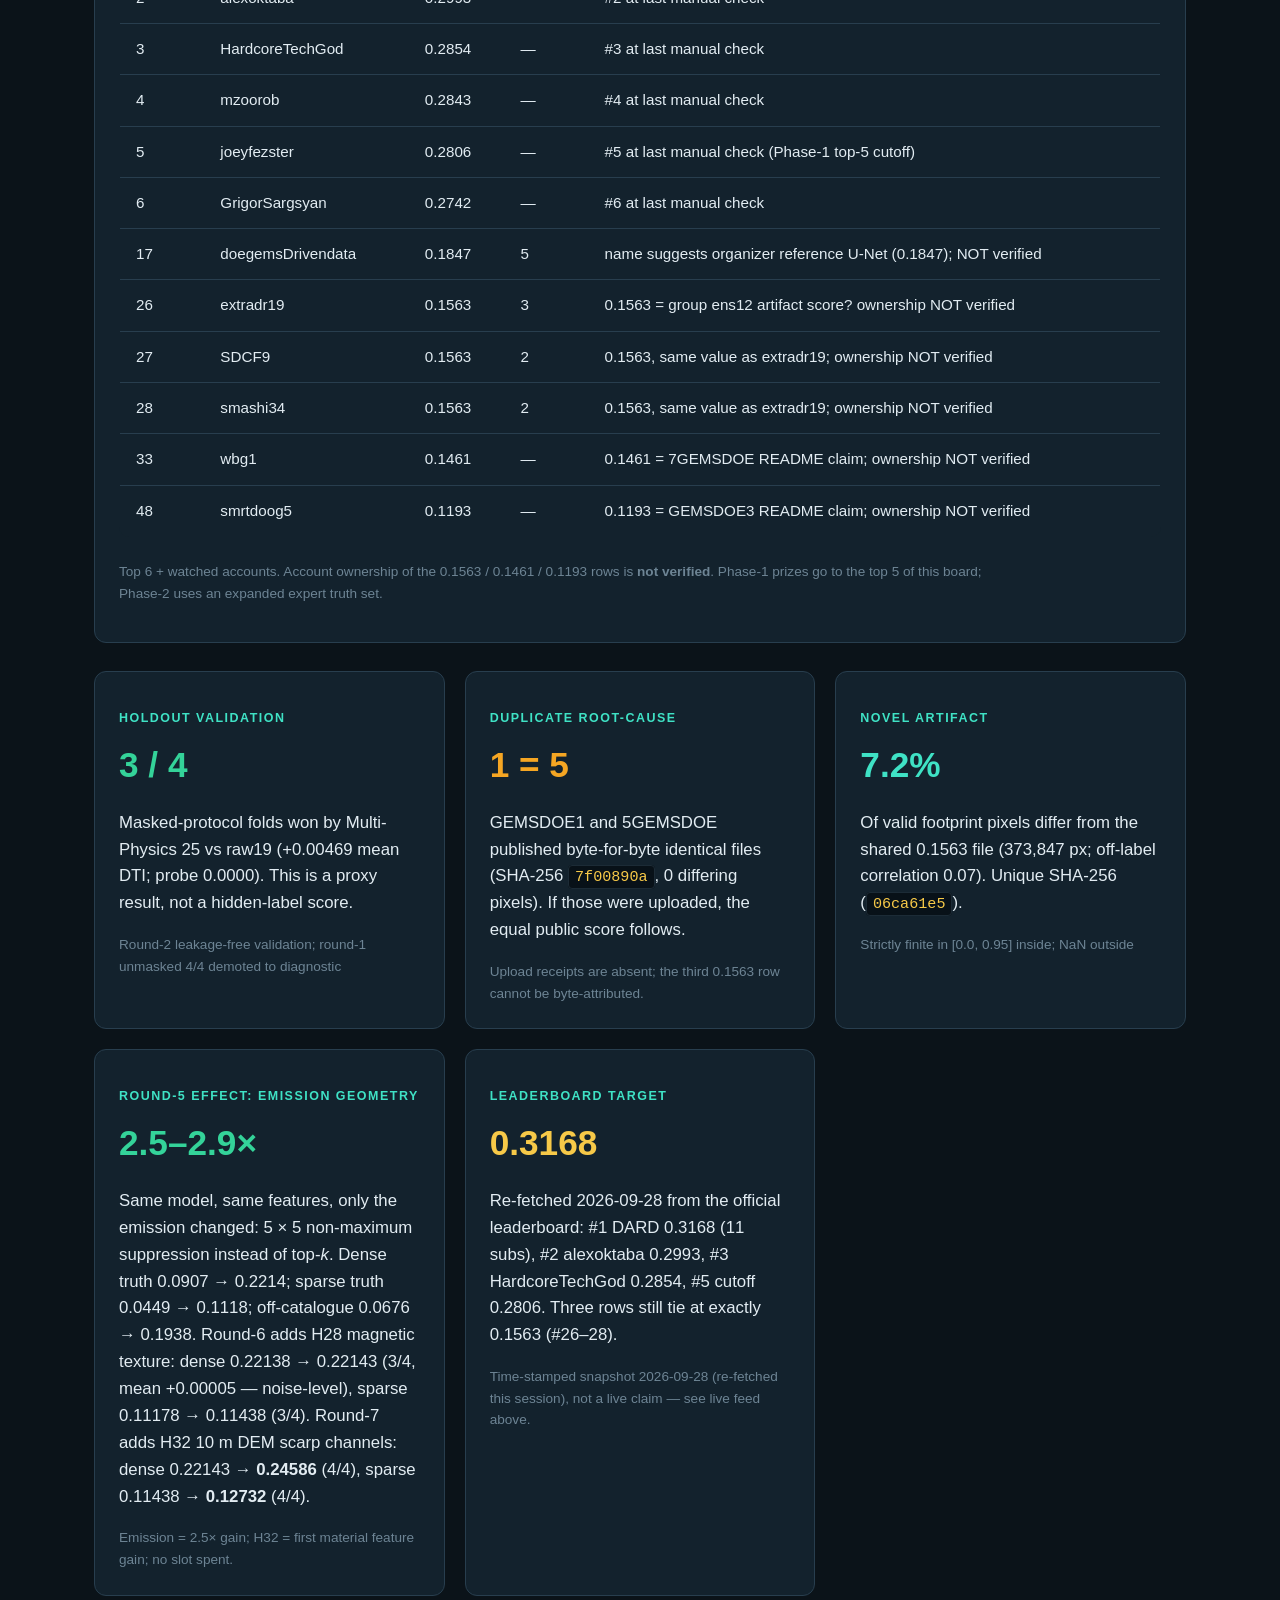
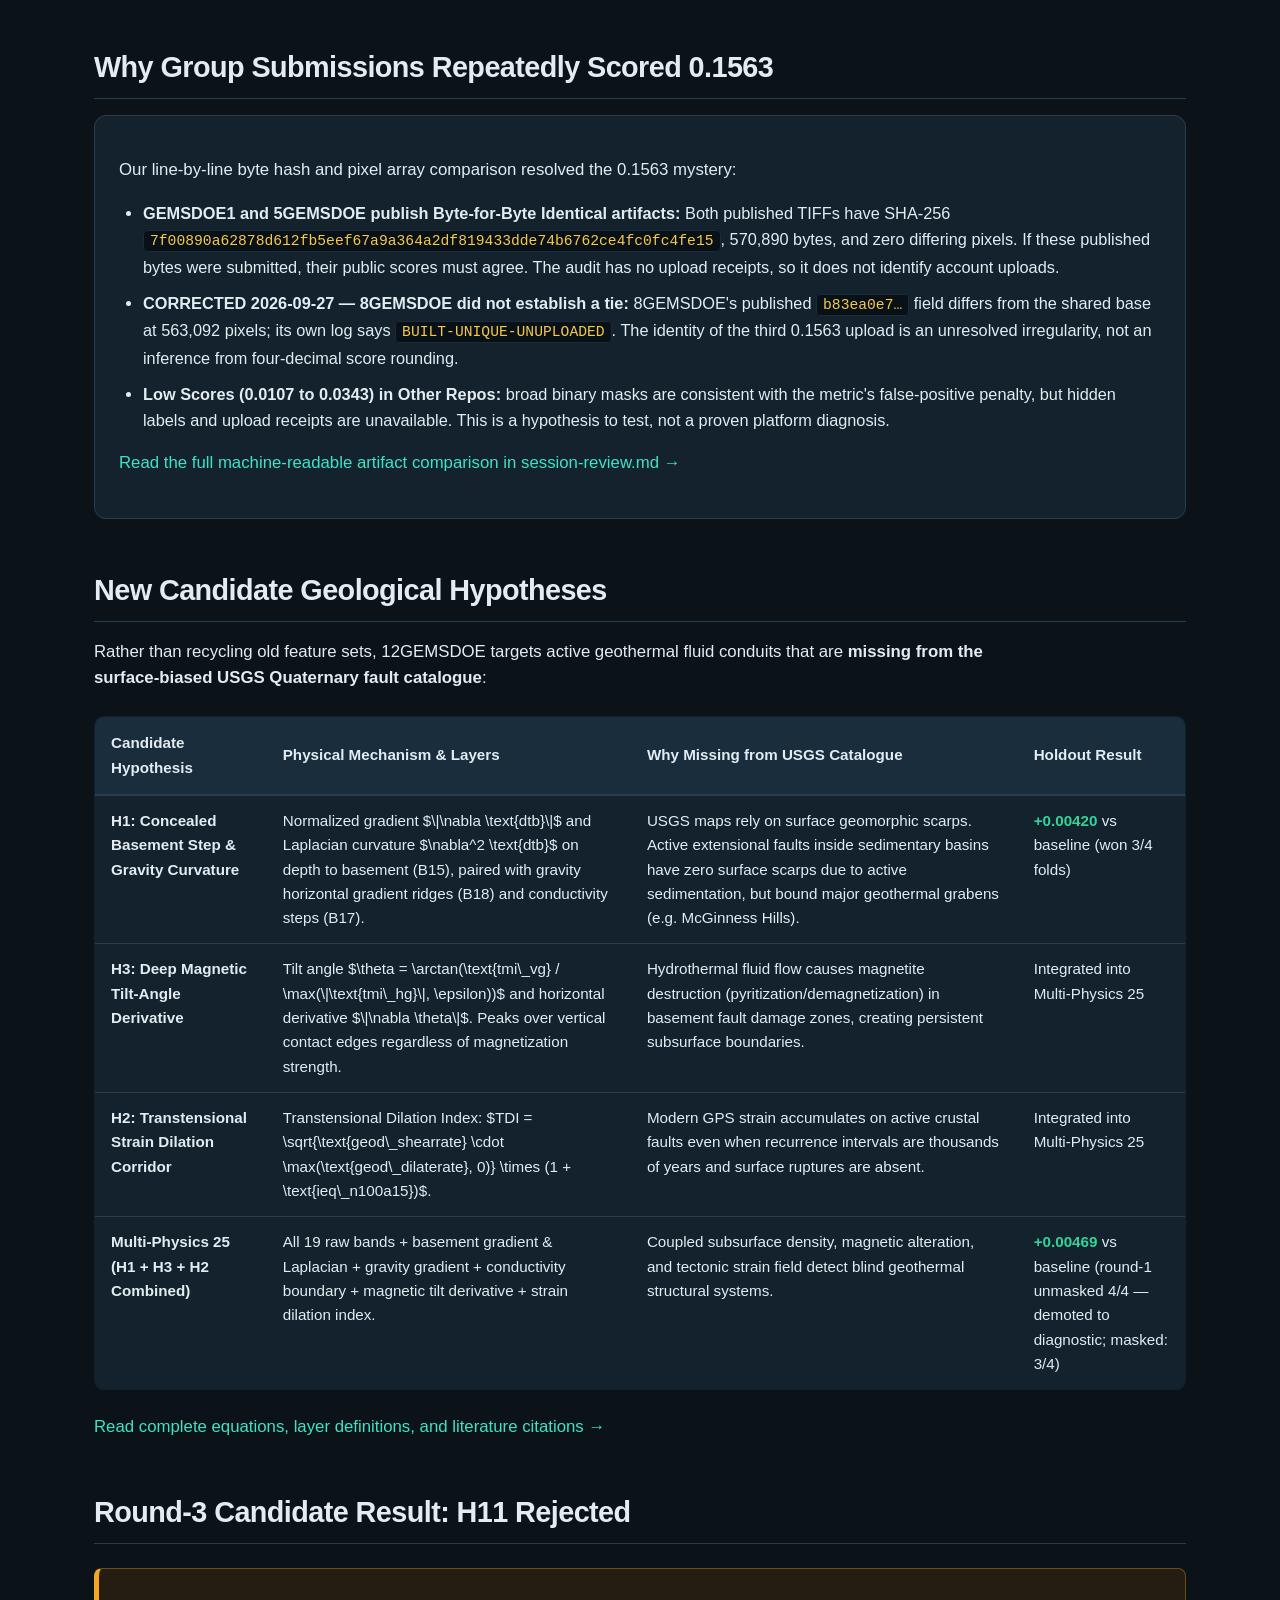
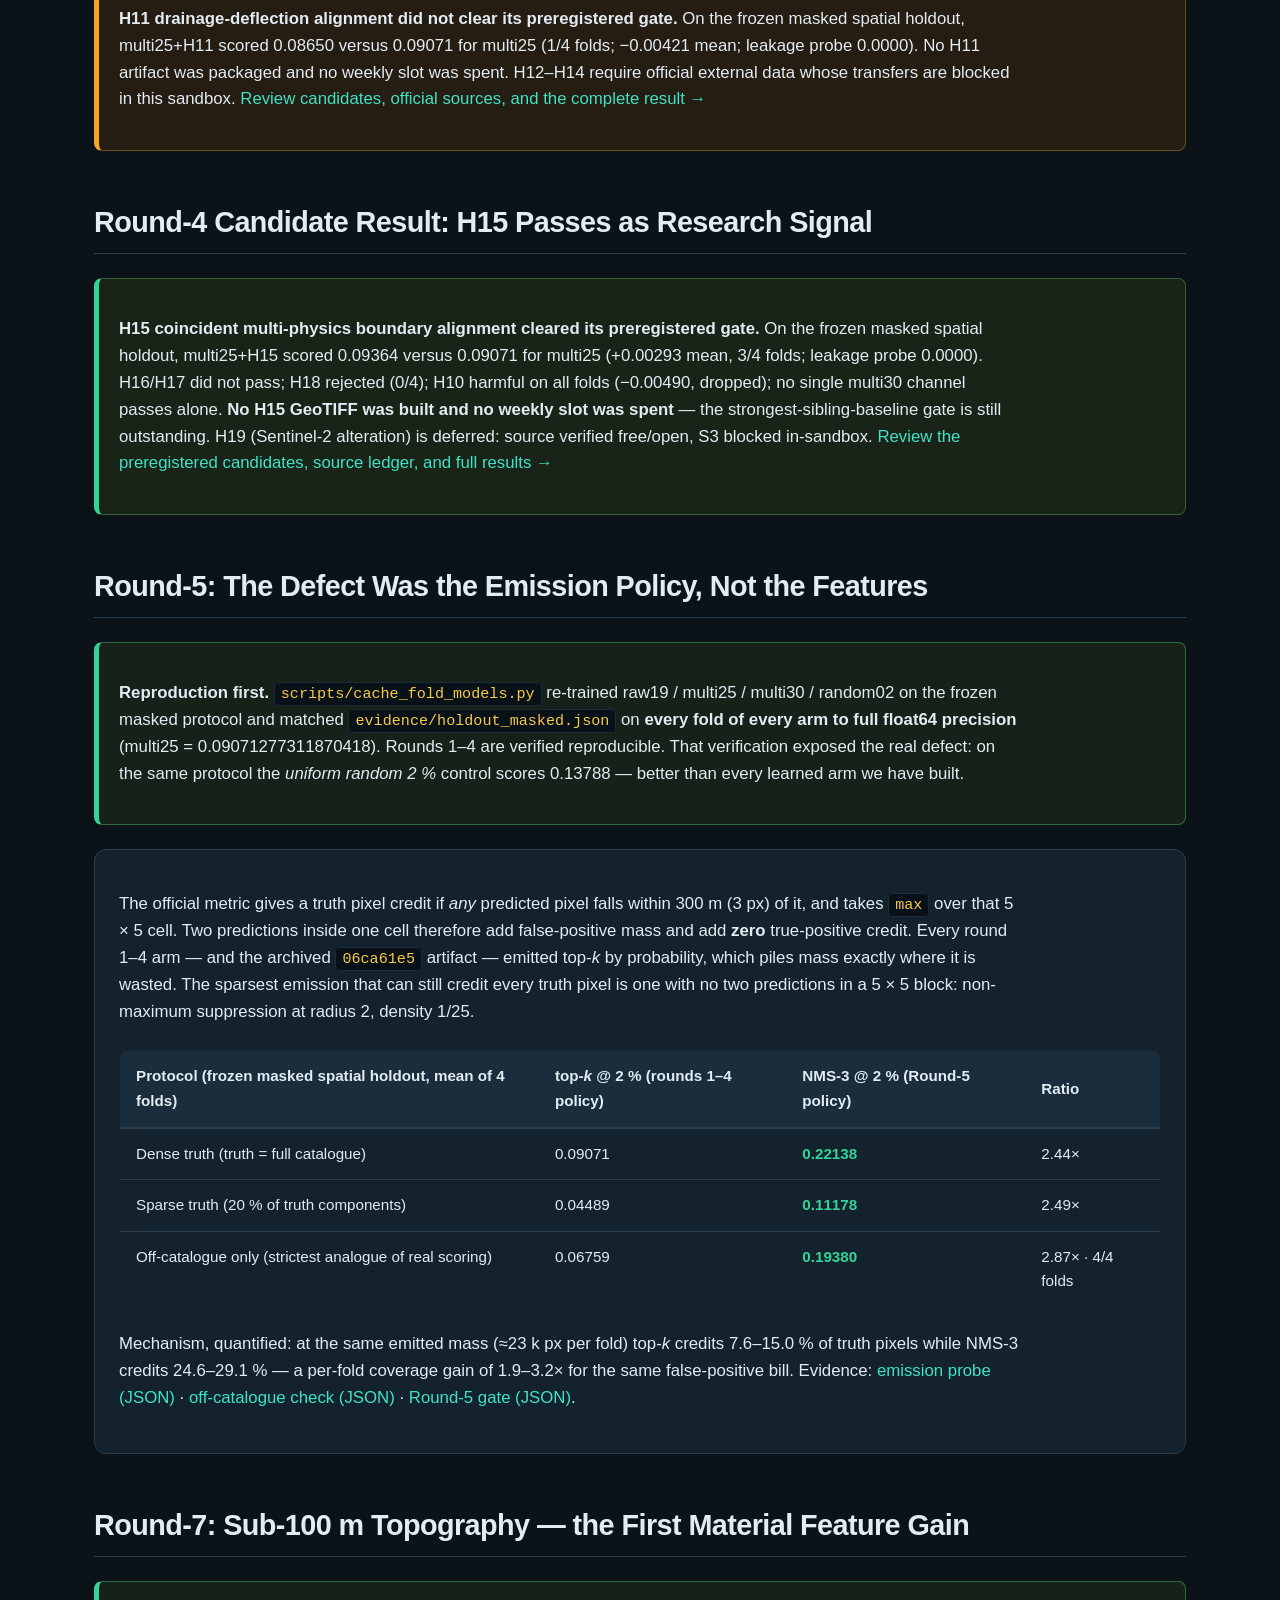
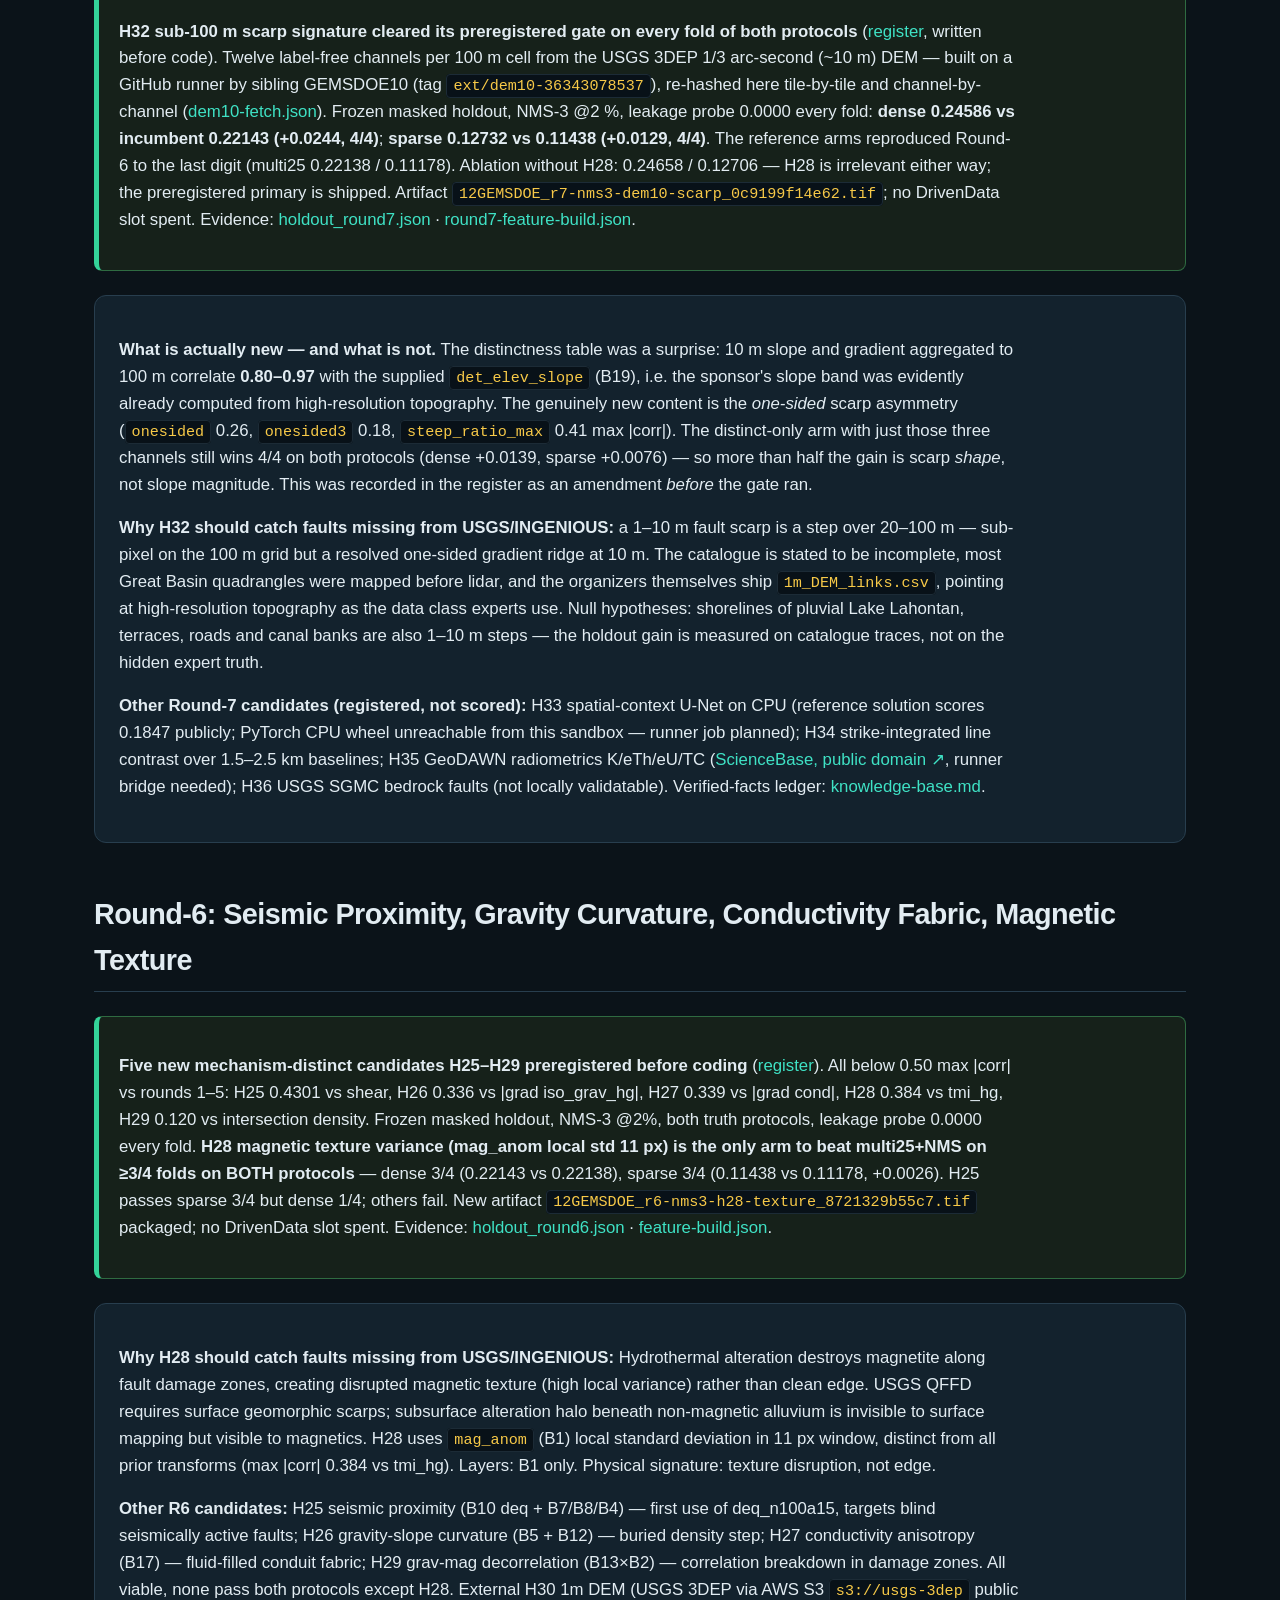
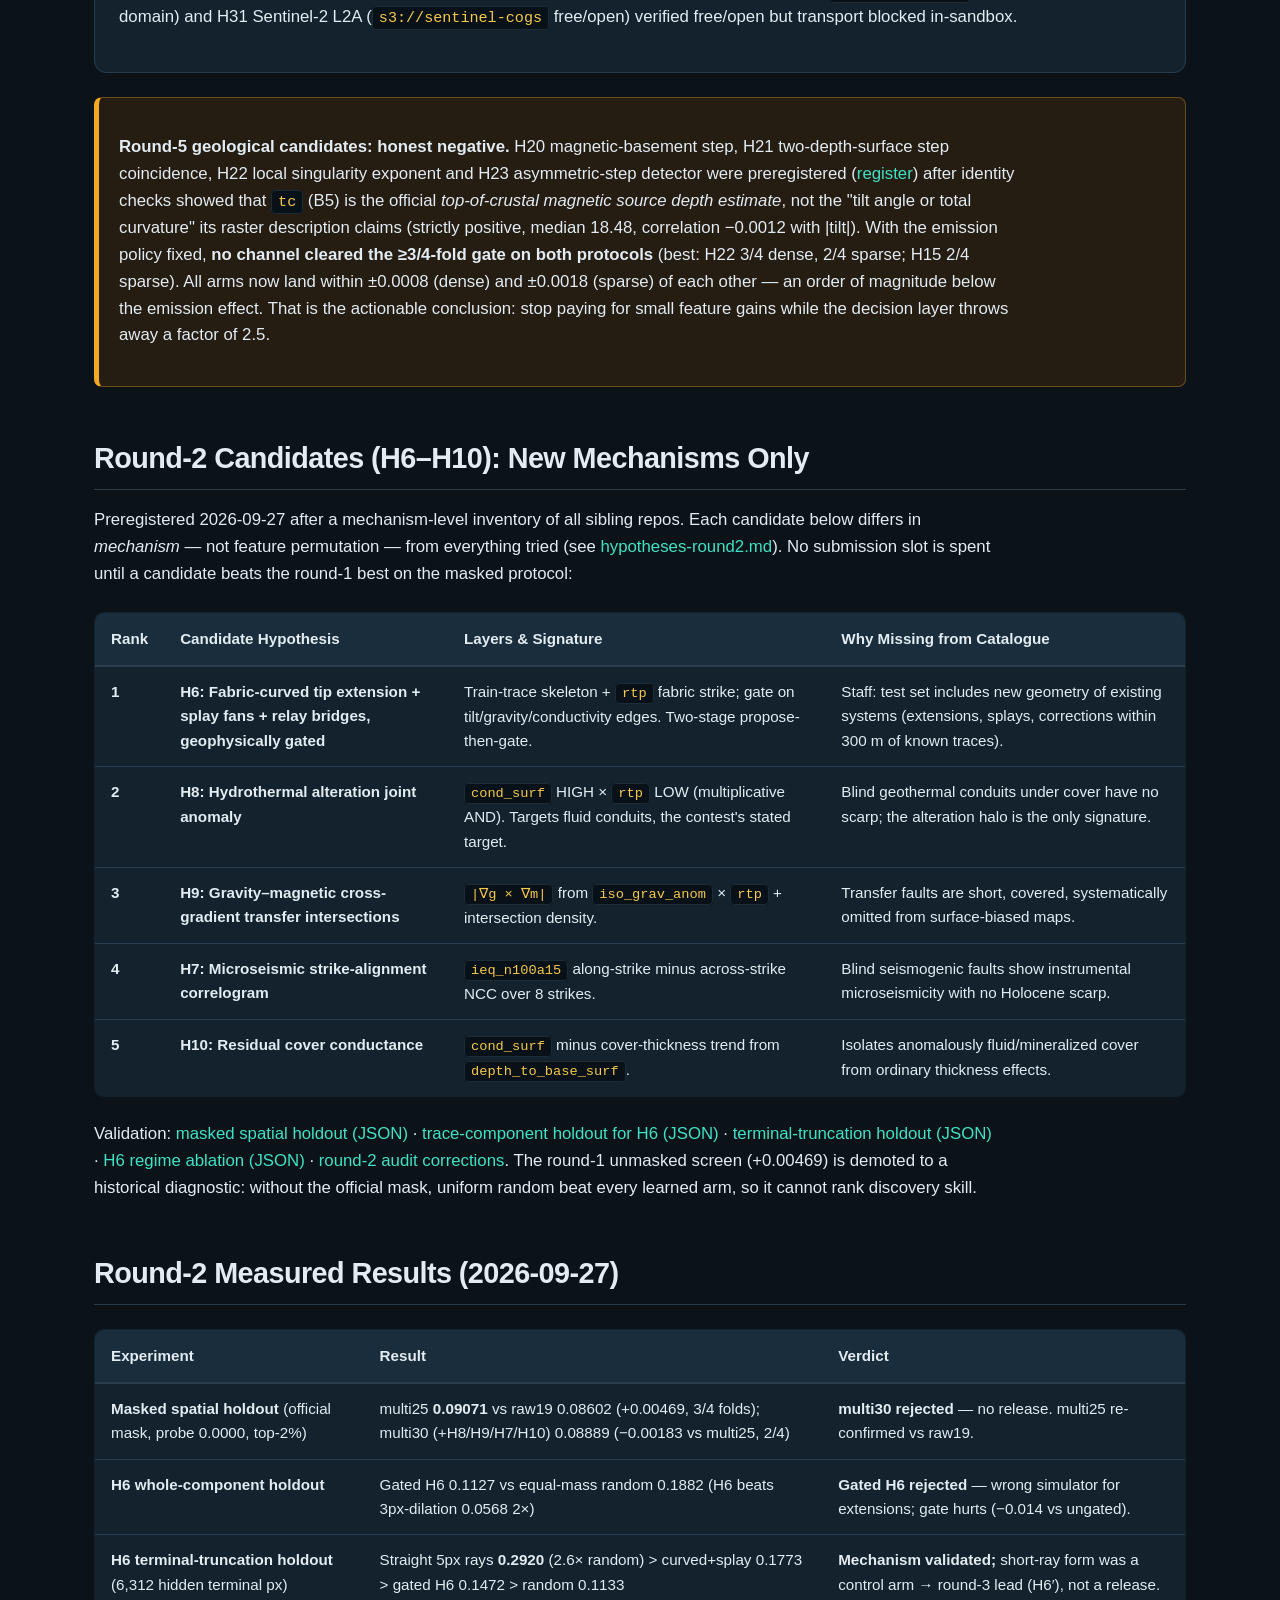
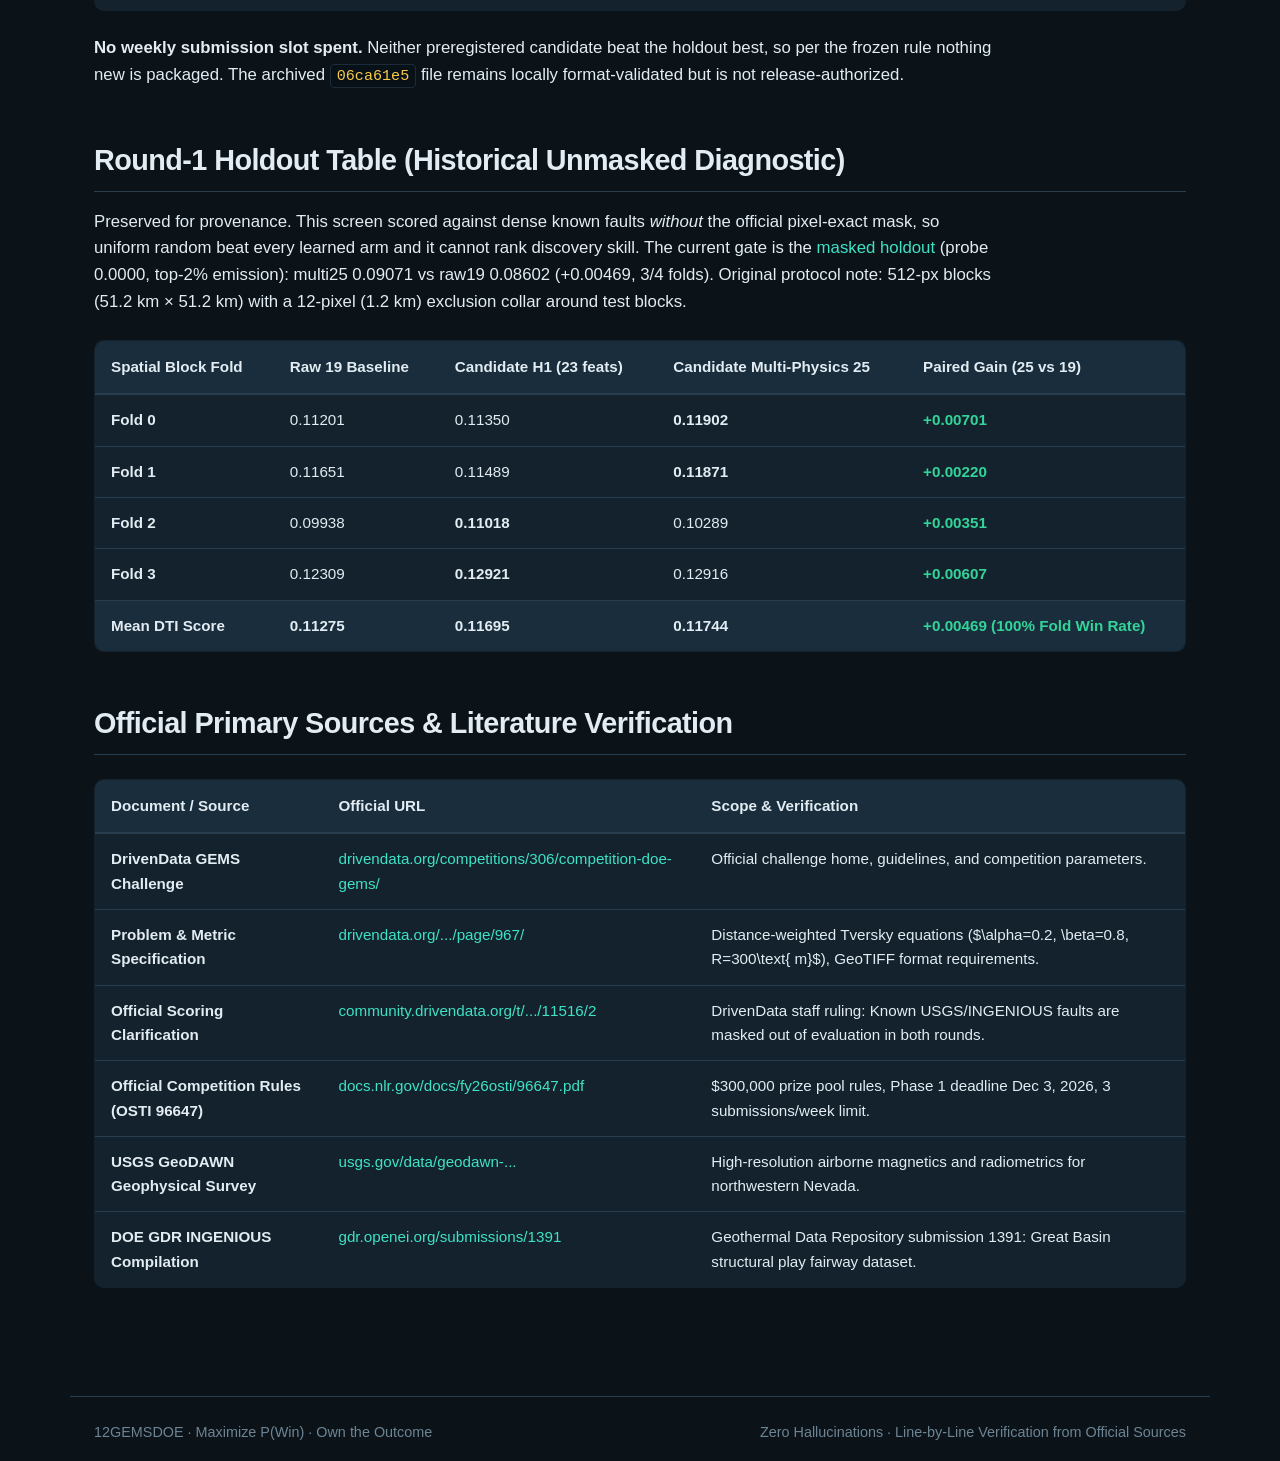
==== commit f13f9194: "leaderboard feed: twice-daily schedule, commit only when rows change; docs record live verification " ====
--- a/docs/index.html
+++ b/docs/index.html
@@ -75,7 +75,7 @@
   <!-- LIVE LEADERBOARD FEED -->
   <section class="card" id="lb-card">
     <p class="eyebrow">Live Public Leaderboard Feed</p>
-    <p id="lb-status">Loading <code>leaderboard.json</code>… (auto-refreshed every 6 h by <code>.github/workflows/leaderboard-feed.yml</code>; if this text stays, open <a href="leaderboard.json">leaderboard.json</a> directly or the <a href="https://www.drivendata.org/competitions/306/competition-doe-gems/leaderboard/" target="_blank" rel="noopener">official page ↗</a>.)</p>
+    <p id="lb-status">Loading <code>leaderboard.json</code>… (auto-refreshed twice daily (05:17 / 17:17 UTC, committed only when rows change) by <code>.github/workflows/leaderboard-feed.yml</code>; if this text stays, open <a href="leaderboard.json">leaderboard.json</a> directly or the <a href="https://www.drivendata.org/competitions/306/competition-doe-gems/leaderboard/" target="_blank" rel="noopener">official page ↗</a>.)</p>
     <div class="scroll"><table id="lb-table" style="display:none"><thead><tr><th>Rank</th><th>Account</th><th>Score</th><th>Subs</th><th>Watch reason</th></tr></thead><tbody></tbody></table></div>
     <p class="stat-sub">Top 6 + watched accounts. Account ownership of the 0.1563 / 0.1461 / 0.1193 rows is <strong>not verified</strong>. Phase-1 prizes go to the top 5 of this board; Phase-2 uses an expanded expert truth set.</p>
   </section>
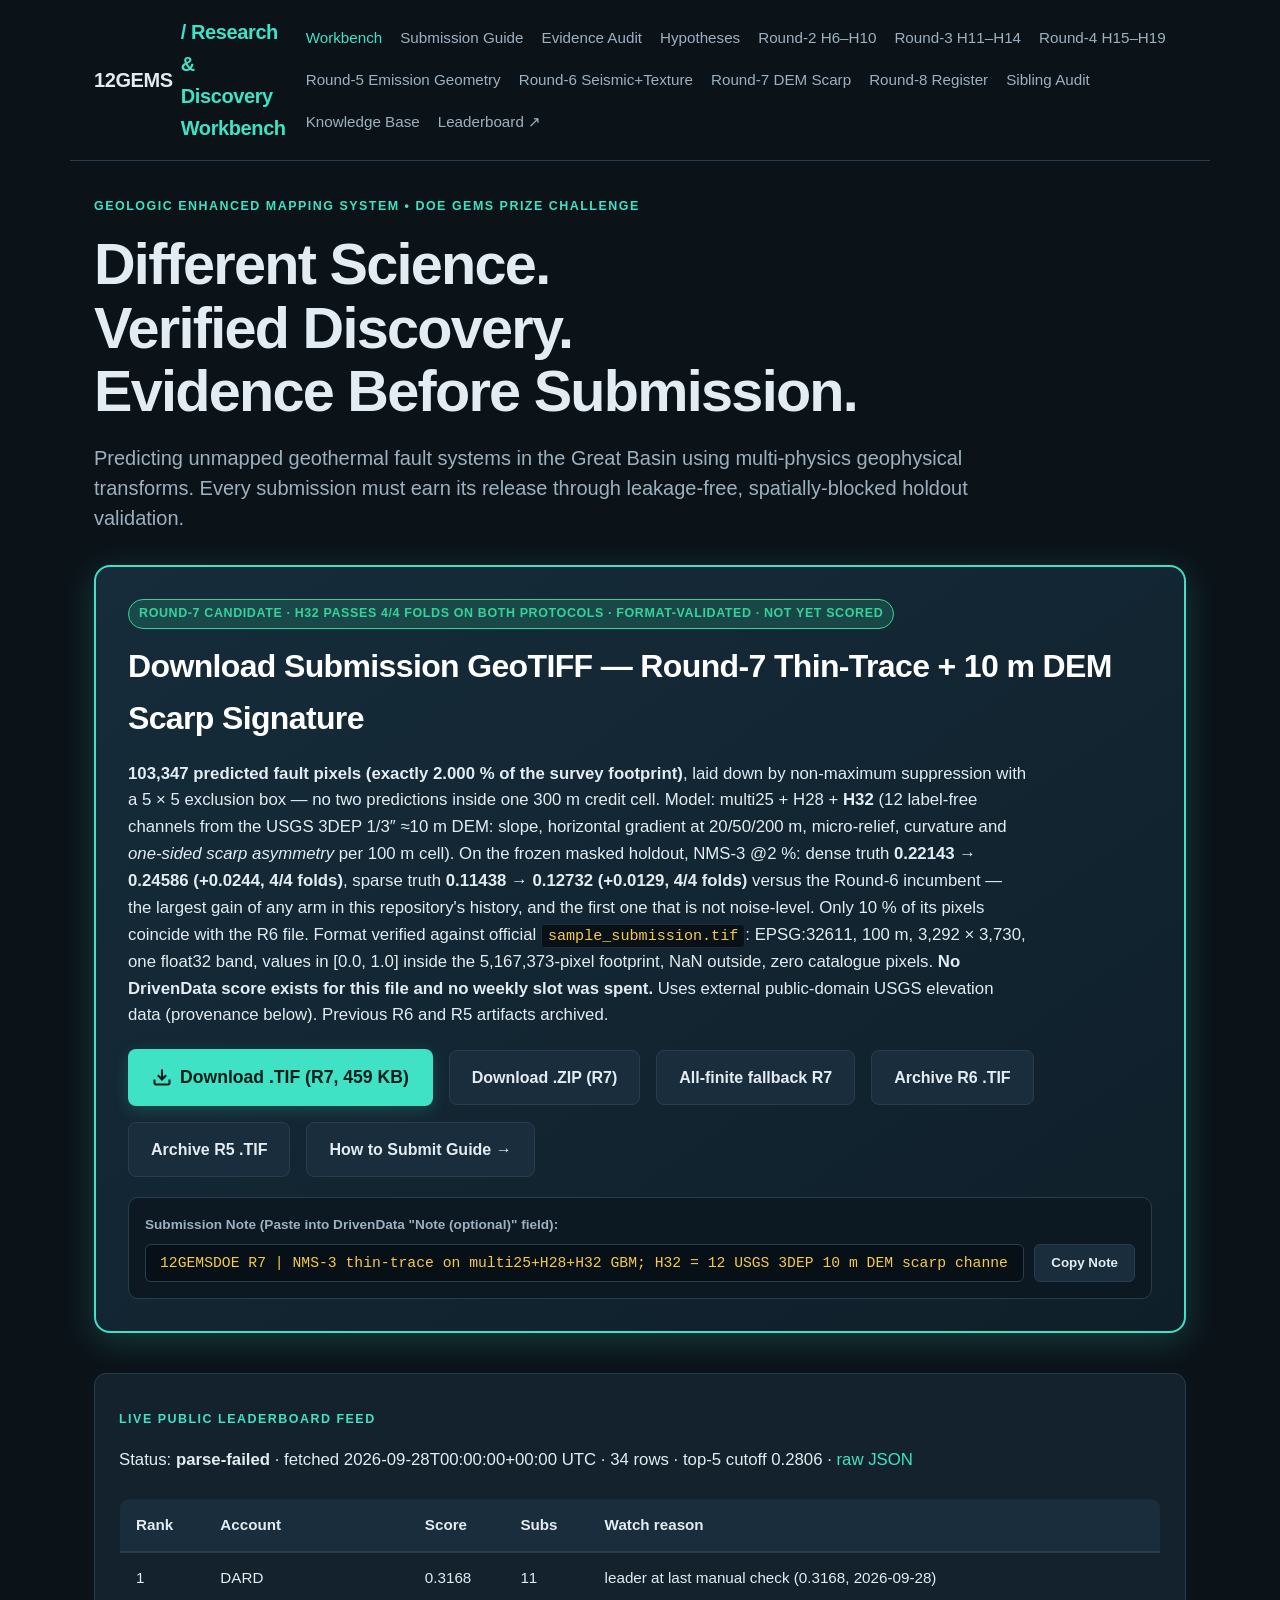
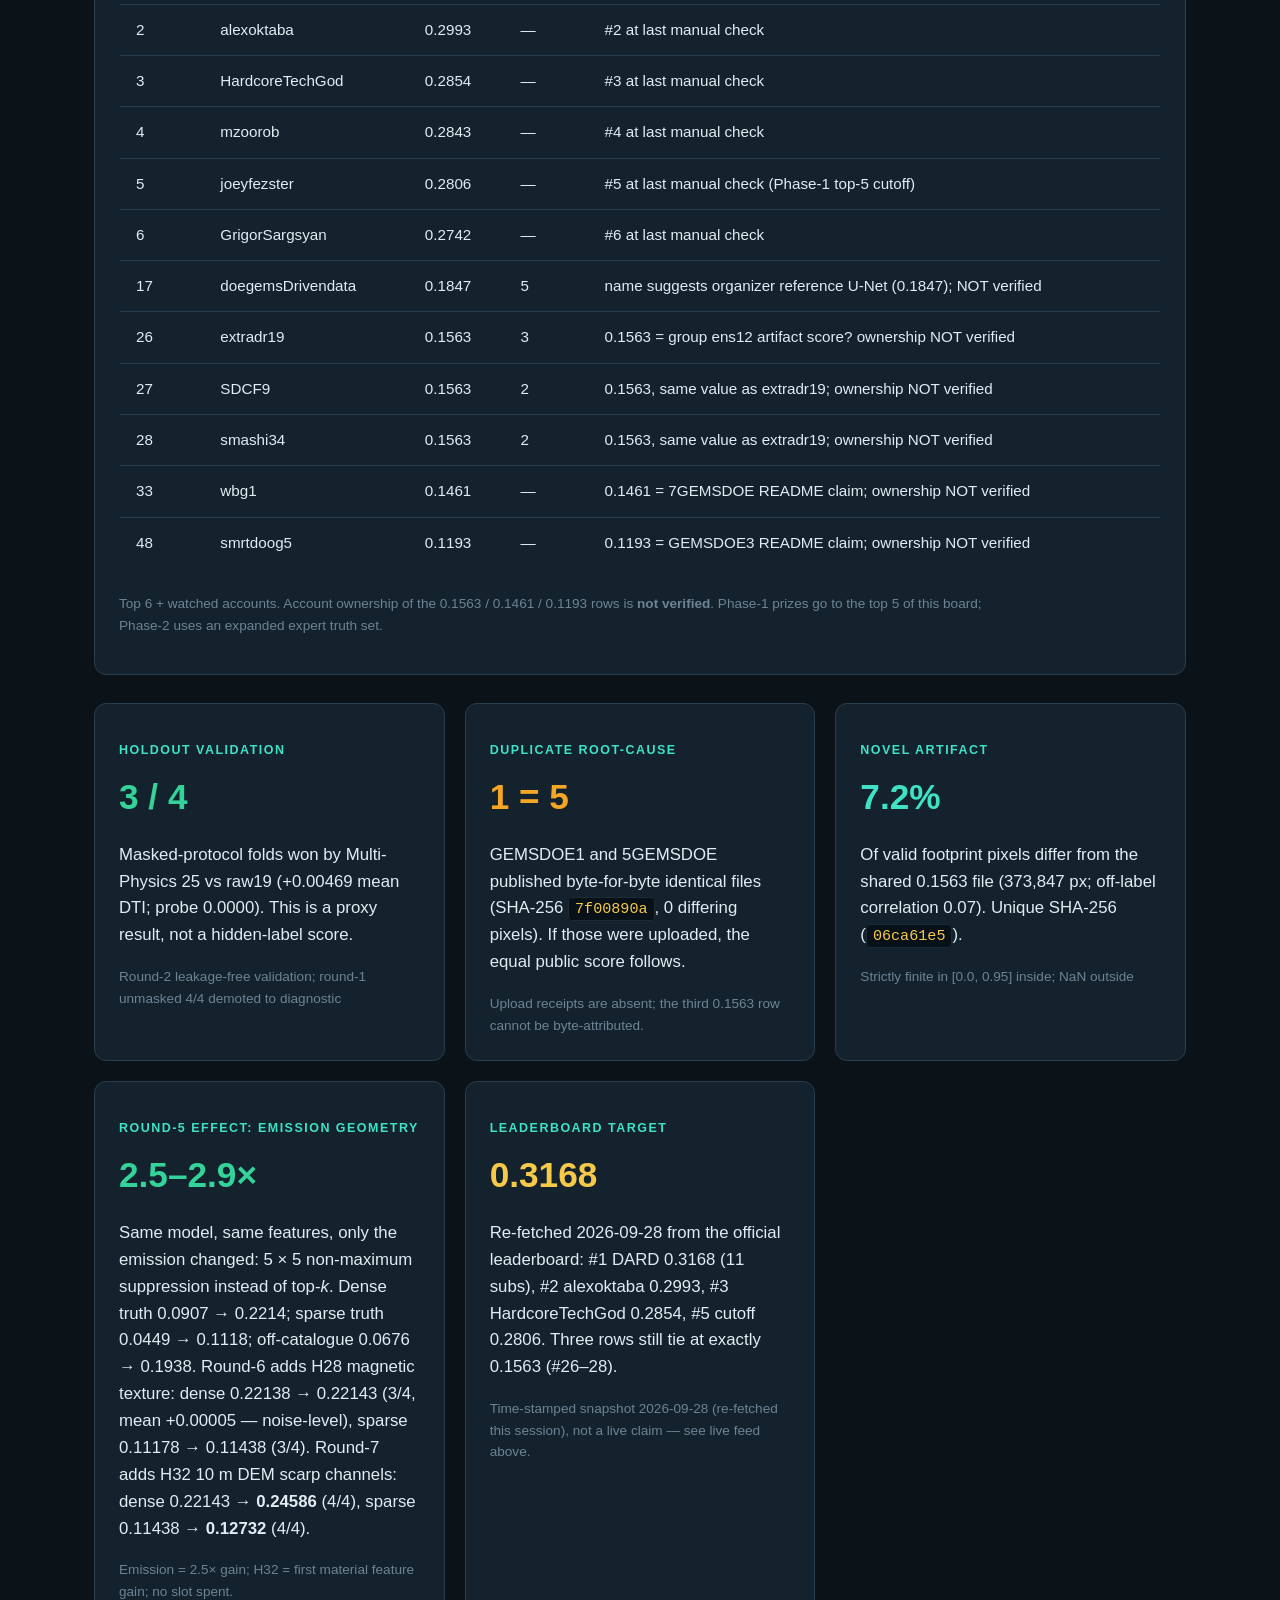
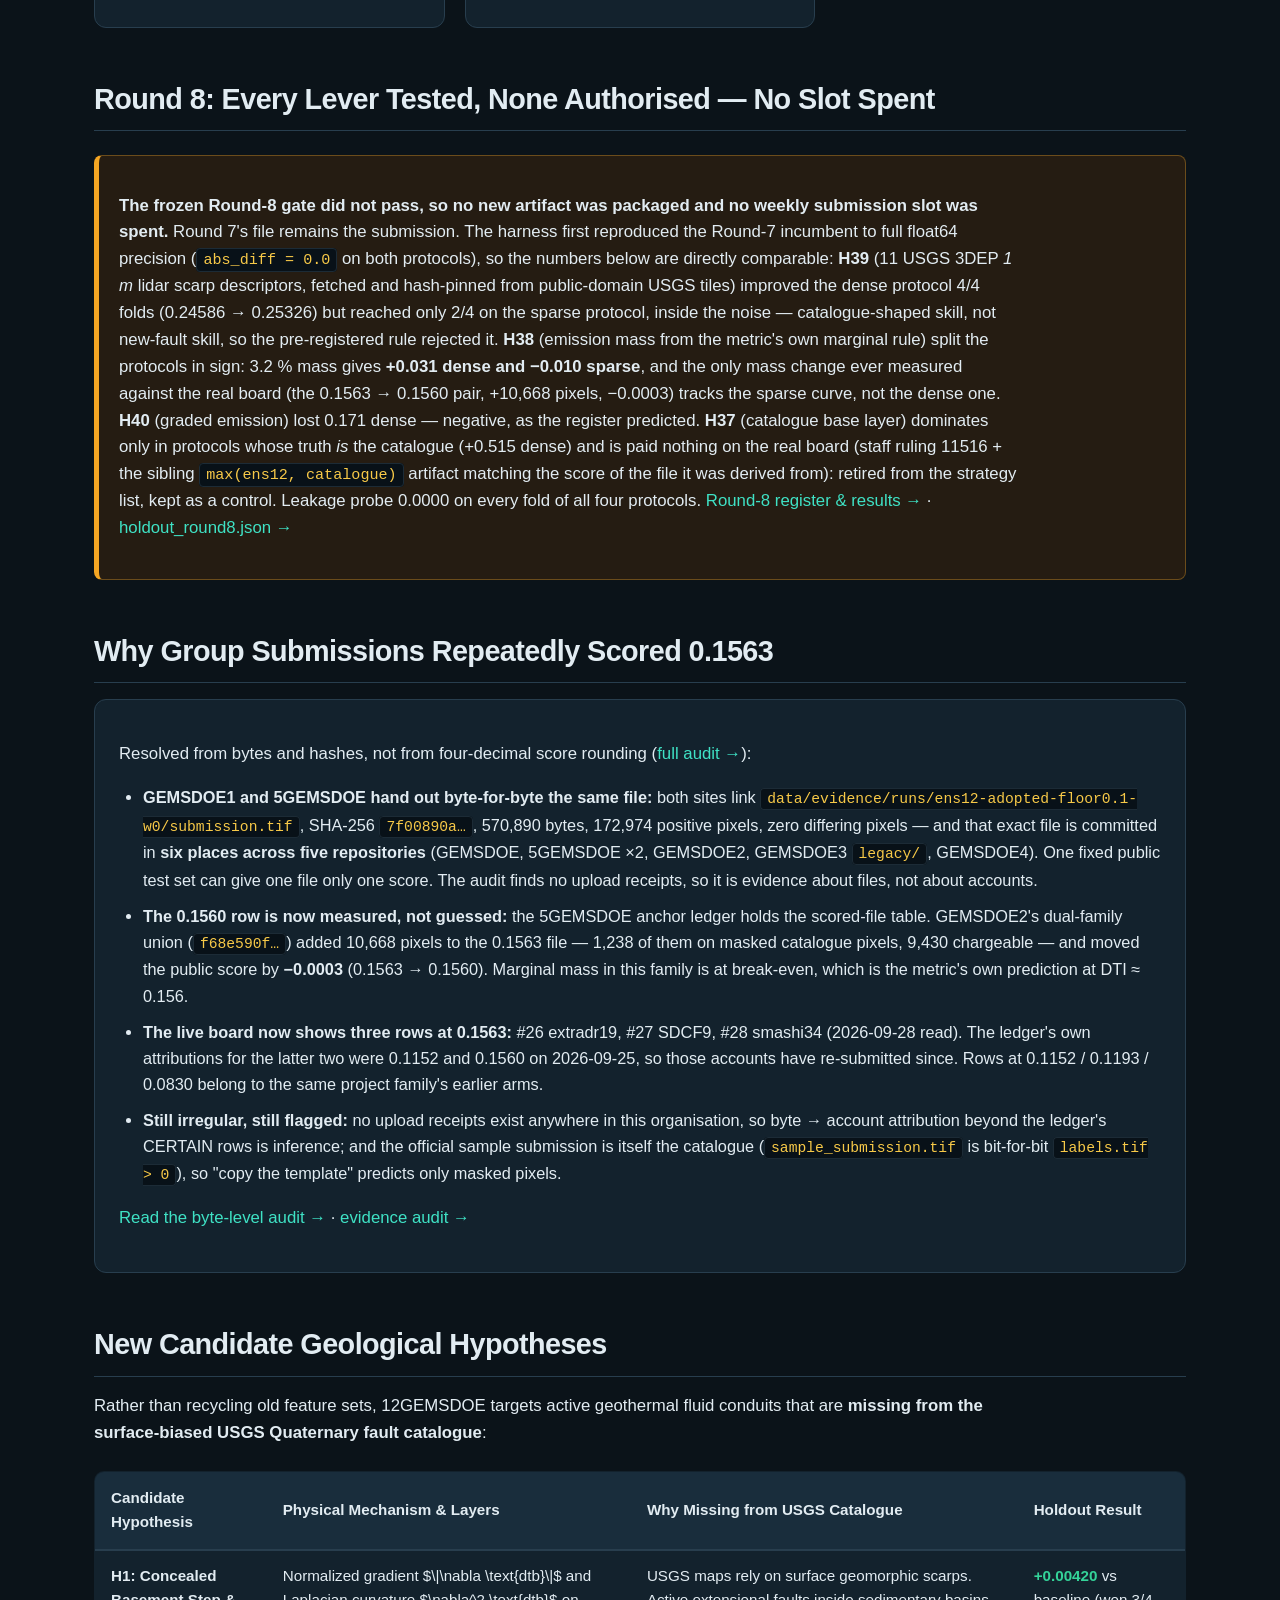
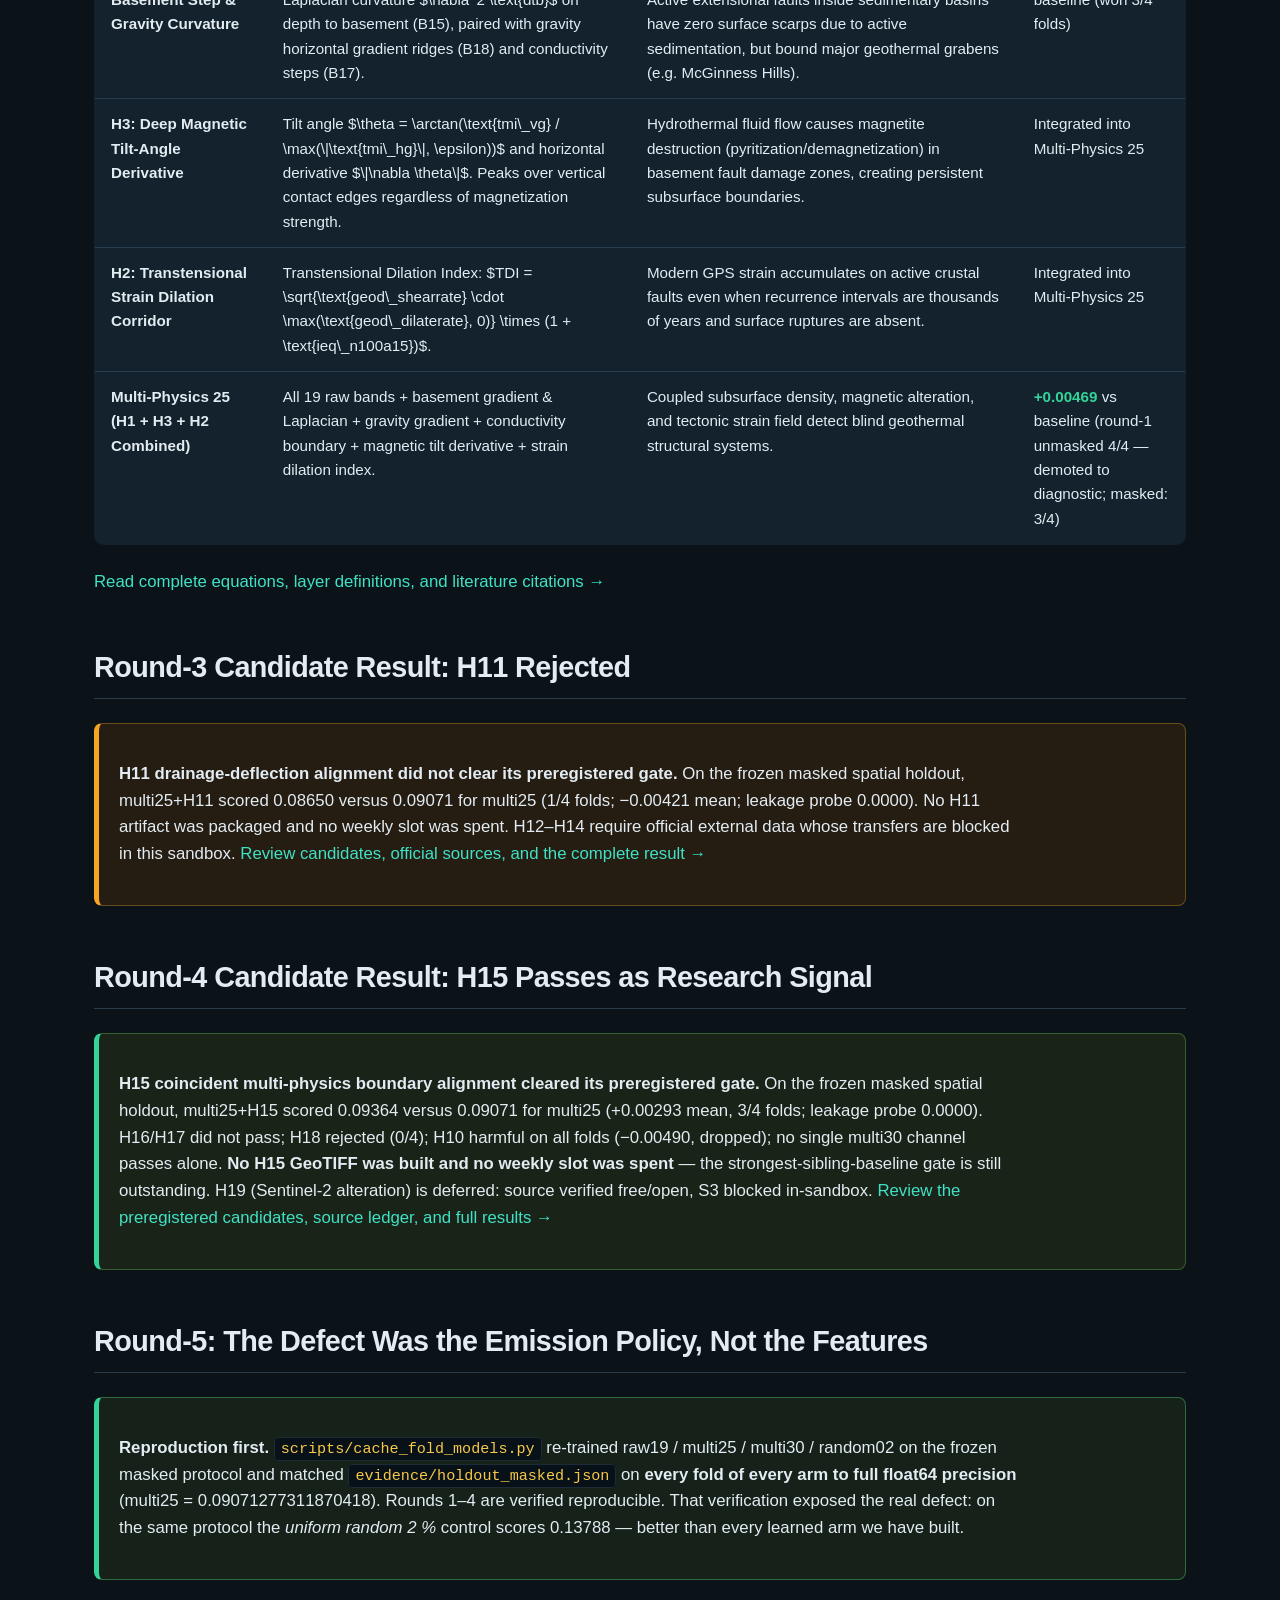
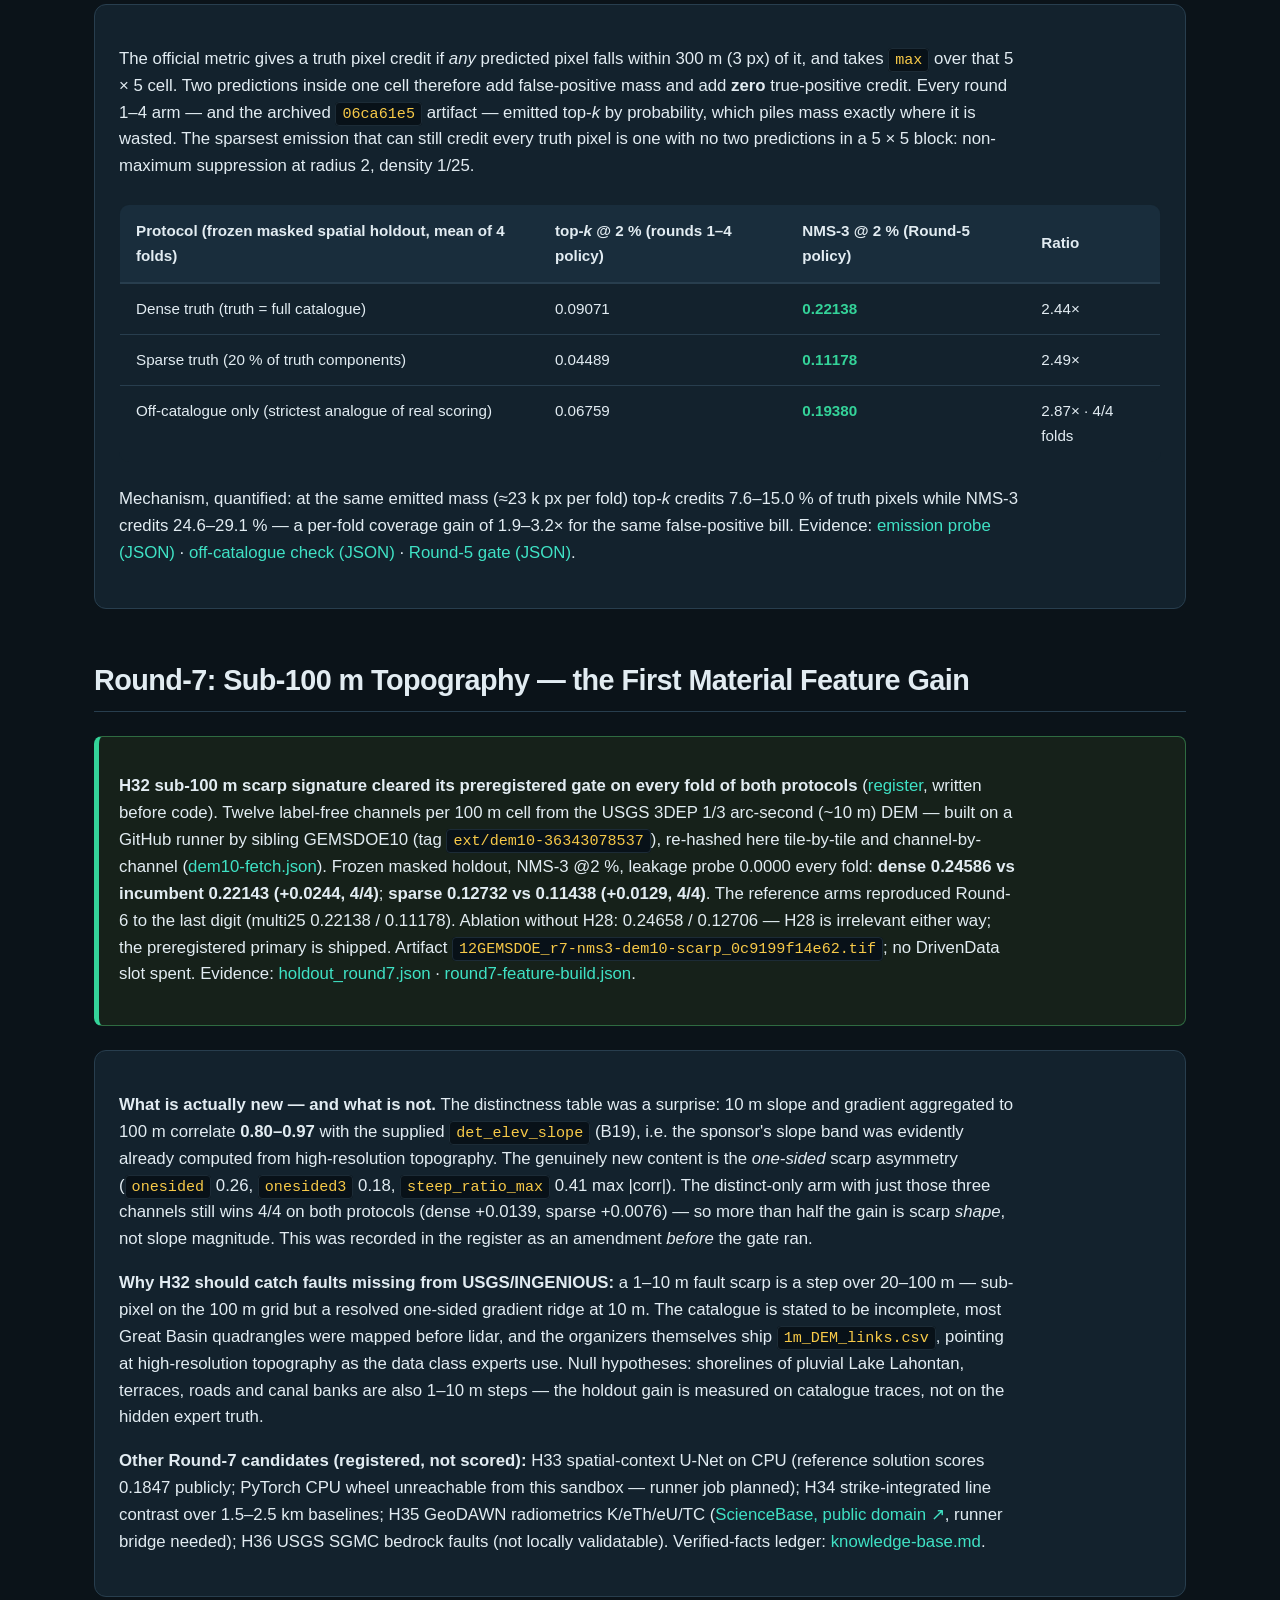
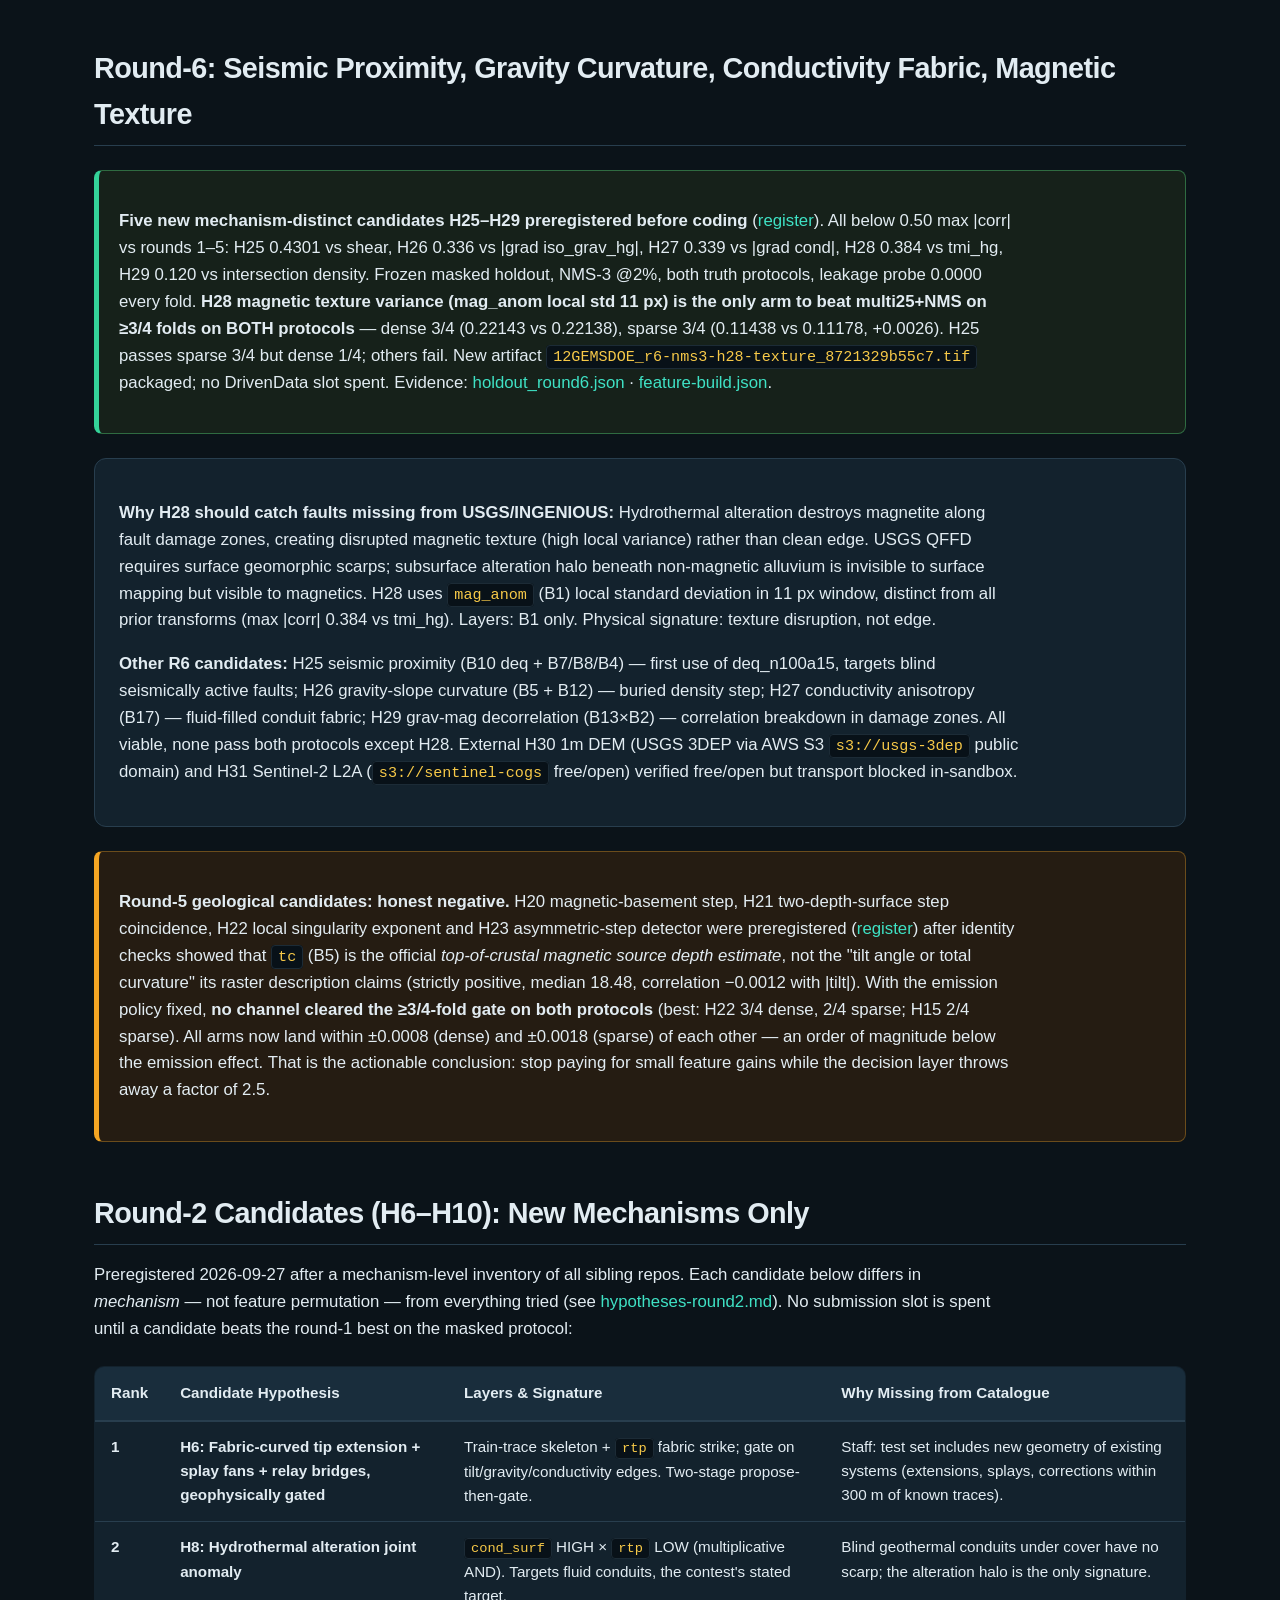
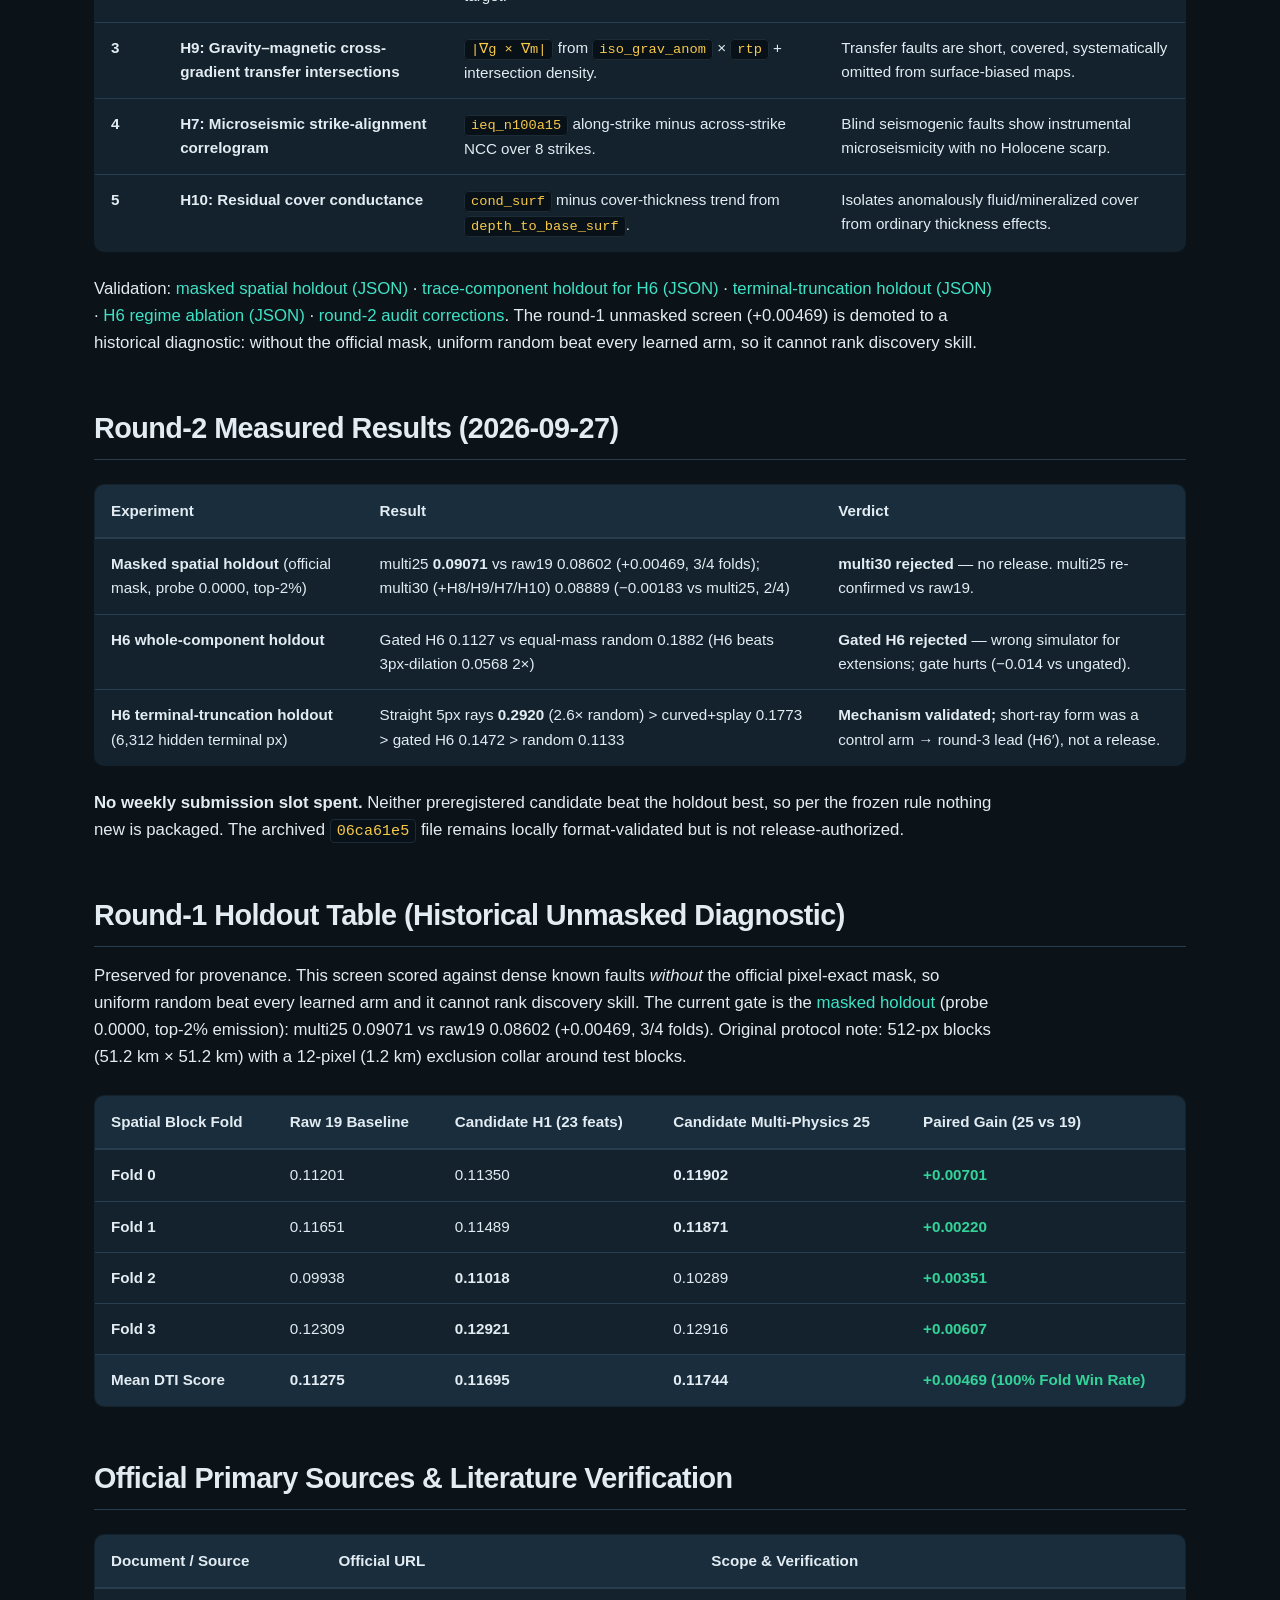
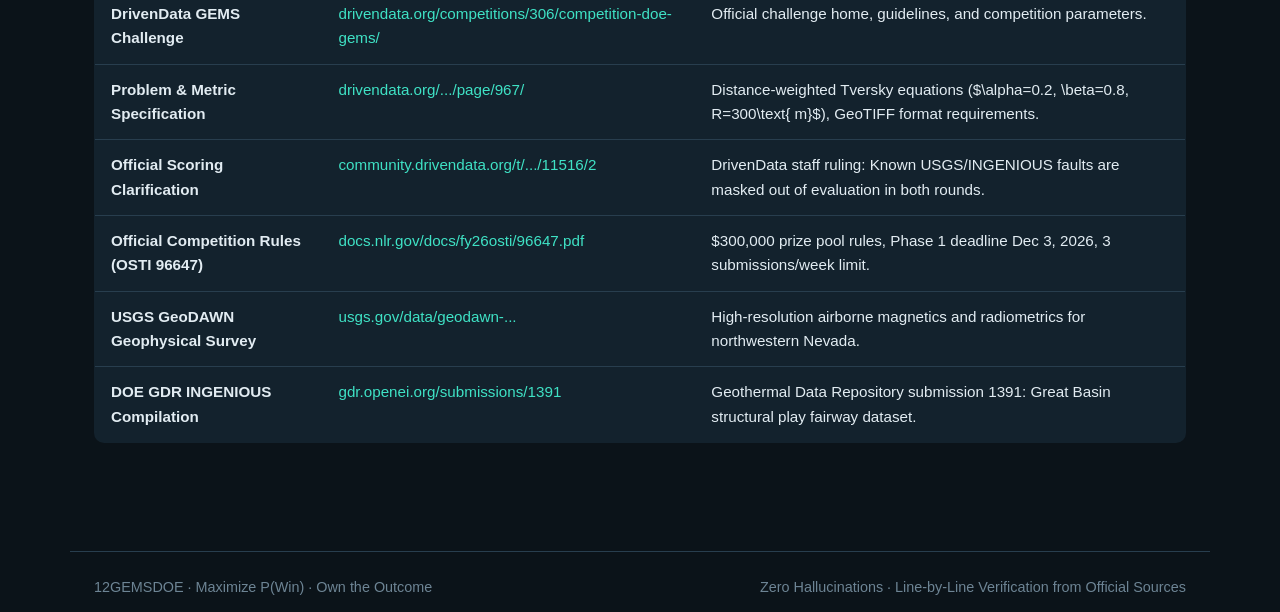
==== commit f4734a24: "docs/site: answer the 0.1563 and 0.1560 questions; publish the Round-8 verdict - docs/sibling-audit." ====
--- a/docs/index.html
+++ b/docs/index.html
@@ -21,6 +21,8 @@
     <a href="hypotheses-round5.md">Round-5 Emission Geometry</a>
     <a href="hypotheses-round6.md">Round-6 Seismic+Texture</a>
     <a href="hypotheses-round7.md">Round-7 DEM Scarp</a>
+    <a href="hypotheses-round8.md">Round-8 Register</a>
+    <a href="sibling-audit.md">Sibling Audit</a>
     <a href="knowledge-base.md">Knowledge Base</a>
     <a href="https://www.drivendata.org/competitions/306/competition-doe-gems/leaderboard/" target="_blank" rel="noopener">Leaderboard ↗</a>
   </nav>
@@ -118,16 +120,37 @@
     </article>
   </div>
 
+  <!-- ROUND 8 RESULT -->
+  <h2>Round 8: Every Lever Tested, None Authorised — No Slot Spent</h2>
+  <div class="notice notice-warn"><p><strong>The frozen Round-8 gate did not pass, so no new artifact was packaged and no weekly submission slot was spent.</strong> Round 7's file remains the submission. The harness first reproduced the Round-7 incumbent to full float64 precision (<code>abs_diff = 0.0</code> on both protocols), so the numbers below are directly comparable: <strong>H39</strong> (11 USGS 3DEP <em>1 m</em> lidar scarp descriptors, fetched and hash-pinned from public-domain USGS tiles) improved the dense protocol 4/4 folds (0.24586 → 0.25326) but reached only 2/4 on the sparse protocol, inside the noise — catalogue-shaped skill, not new-fault skill, so the pre-registered rule rejected it. <strong>H38</strong> (emission mass from the metric's own marginal rule) split the protocols in sign: 3.2 % mass gives <strong>+0.031 dense and −0.010 sparse</strong>, and the only mass change ever measured against the real board (the 0.1563 → 0.1560 pair, +10,668 pixels, −0.0003) tracks the sparse curve, not the dense one. <strong>H40</strong> (graded emission) lost 0.171 dense — negative, as the register predicted. <strong>H37</strong> (catalogue base layer) dominates only in protocols whose truth <em>is</em> the catalogue (+0.515 dense) and is paid nothing on the real board (staff ruling 11516 + the sibling <code>max(ens12, catalogue)</code> artifact matching the score of the file it was derived from): retired from the strategy list, kept as a control. Leakage probe 0.0000 on every fold of all four protocols. <a href="hypotheses-round8.md">Round-8 register &amp; results →</a> · <a href="holdout_round8.json">holdout_round8.json →</a></p></div>
+
   <!-- WHY 0.1563 HAPPENED AUDIT SECTION -->
   <h2>Why Group Submissions Repeatedly Scored 0.1563</h2>
   <div class="card">
-    <p>Our line-by-line byte hash and pixel array comparison resolved the 0.1563 mystery:</p>
+    <p>Resolved from bytes and hashes, not from four-decimal score rounding
+      (<a href="sibling-audit.md">full audit →</a>):</p>
     <ul>
-      <li><strong>GEMSDOE1 and 5GEMSDOE publish Byte-for-Byte Identical artifacts:</strong> Both published TIFFs have SHA-256 <code>7f00890a62878d612fb5eef67a9a364a2df819433dde74b6762ce4fc0fc4fe15</code>, 570,890 bytes, and zero differing pixels. If these published bytes were submitted, their public scores must agree. The audit has no upload receipts, so it does not identify account uploads.</li>
-      <li><strong>CORRECTED 2026-09-27 — 8GEMSDOE did not establish a tie:</strong> 8GEMSDOE's published <code>b83ea0e7…</code> field differs from the shared base at 563,092 pixels; its own log says <code>BUILT-UNIQUE-UNUPLOADED</code>. The identity of the third 0.1563 upload is an unresolved irregularity, not an inference from four-decimal score rounding.</li>
-      <li><strong>Low Scores (0.0107 to 0.0343) in Other Repos:</strong> broad binary masks are consistent with the metric's false-positive penalty, but hidden labels and upload receipts are unavailable. This is a hypothesis to test, not a proven platform diagnosis.</li>
+      <li><strong>GEMSDOE1 and 5GEMSDOE hand out byte-for-byte the same file:</strong> both sites link
+        <code>data/evidence/runs/ens12-adopted-floor0.1-w0/submission.tif</code>, SHA-256
+        <code>7f00890a…</code>, 570,890 bytes, 172,974 positive pixels, zero differing pixels — and that
+        exact file is committed in <strong>six places across five repositories</strong> (GEMSDOE, 5GEMSDOE ×2,
+        GEMSDOE2, GEMSDOE3 <code>legacy/</code>, GEMSDOE4). One fixed public test set can give one file only
+        one score. The audit finds no upload receipts, so it is evidence about files, not about accounts.</li>
+      <li><strong>The 0.1560 row is now measured, not guessed:</strong> the 5GEMSDOE anchor ledger holds the
+        scored-file table. GEMSDOE2's dual-family union (<code>f68e590f…</code>) added 10,668 pixels to the
+        0.1563 file — 1,238 of them on masked catalogue pixels, 9,430 chargeable — and moved the public score
+        by <strong>−0.0003</strong> (0.1563 → 0.1560). Marginal mass in this family is at break-even, which is
+        the metric's own prediction at DTI ≈ 0.156.</li>
+      <li><strong>The live board now shows three rows at 0.1563:</strong> #26 extradr19, #27 SDCF9, #28 smashi34
+        (2026-09-28 read). The ledger's own attributions for the latter two were 0.1152 and 0.1560 on
+        2026-09-25, so those accounts have re-submitted since. Rows at 0.1152 / 0.1193 / 0.0830 belong to the
+        same project family's earlier arms.</li>
+      <li><strong>Still irregular, still flagged:</strong> no upload receipts exist anywhere in this
+        organisation, so byte → account attribution beyond the ledger's CERTAIN rows is inference; and the
+        official sample submission is itself the catalogue (<code>sample_submission.tif</code> is bit-for-bit
+        <code>labels.tif &gt; 0</code>), so "copy the template" predicts only masked pixels.</li>
     </ul>
-    <p><a href="session-review.md">Read the full machine-readable artifact comparison in session-review.md →</a></p>
+    <p><a href="sibling-audit.md">Read the byte-level audit →</a> · <a href="session-review.md">evidence audit →</a></p>
   </div>
 
   <!-- GEOLOGICAL HYPOTHESES & EVIDENCE -->
